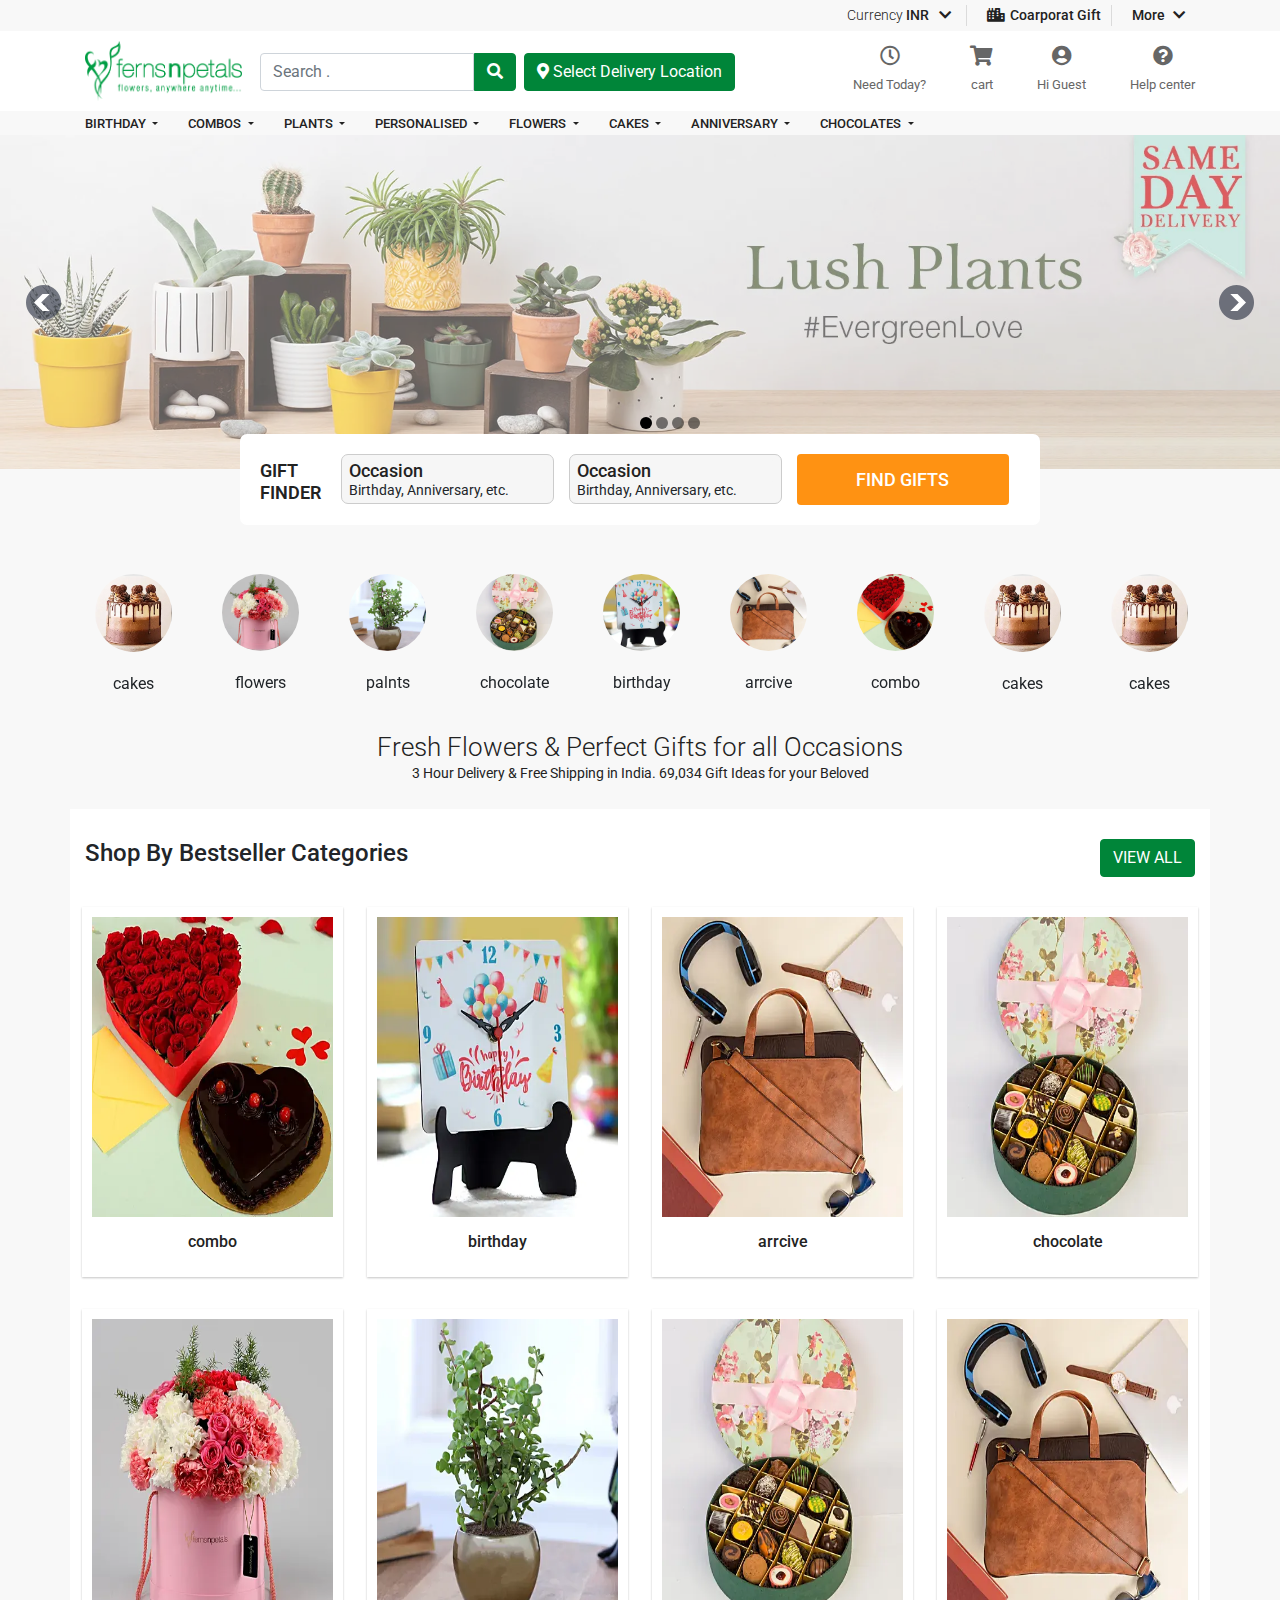
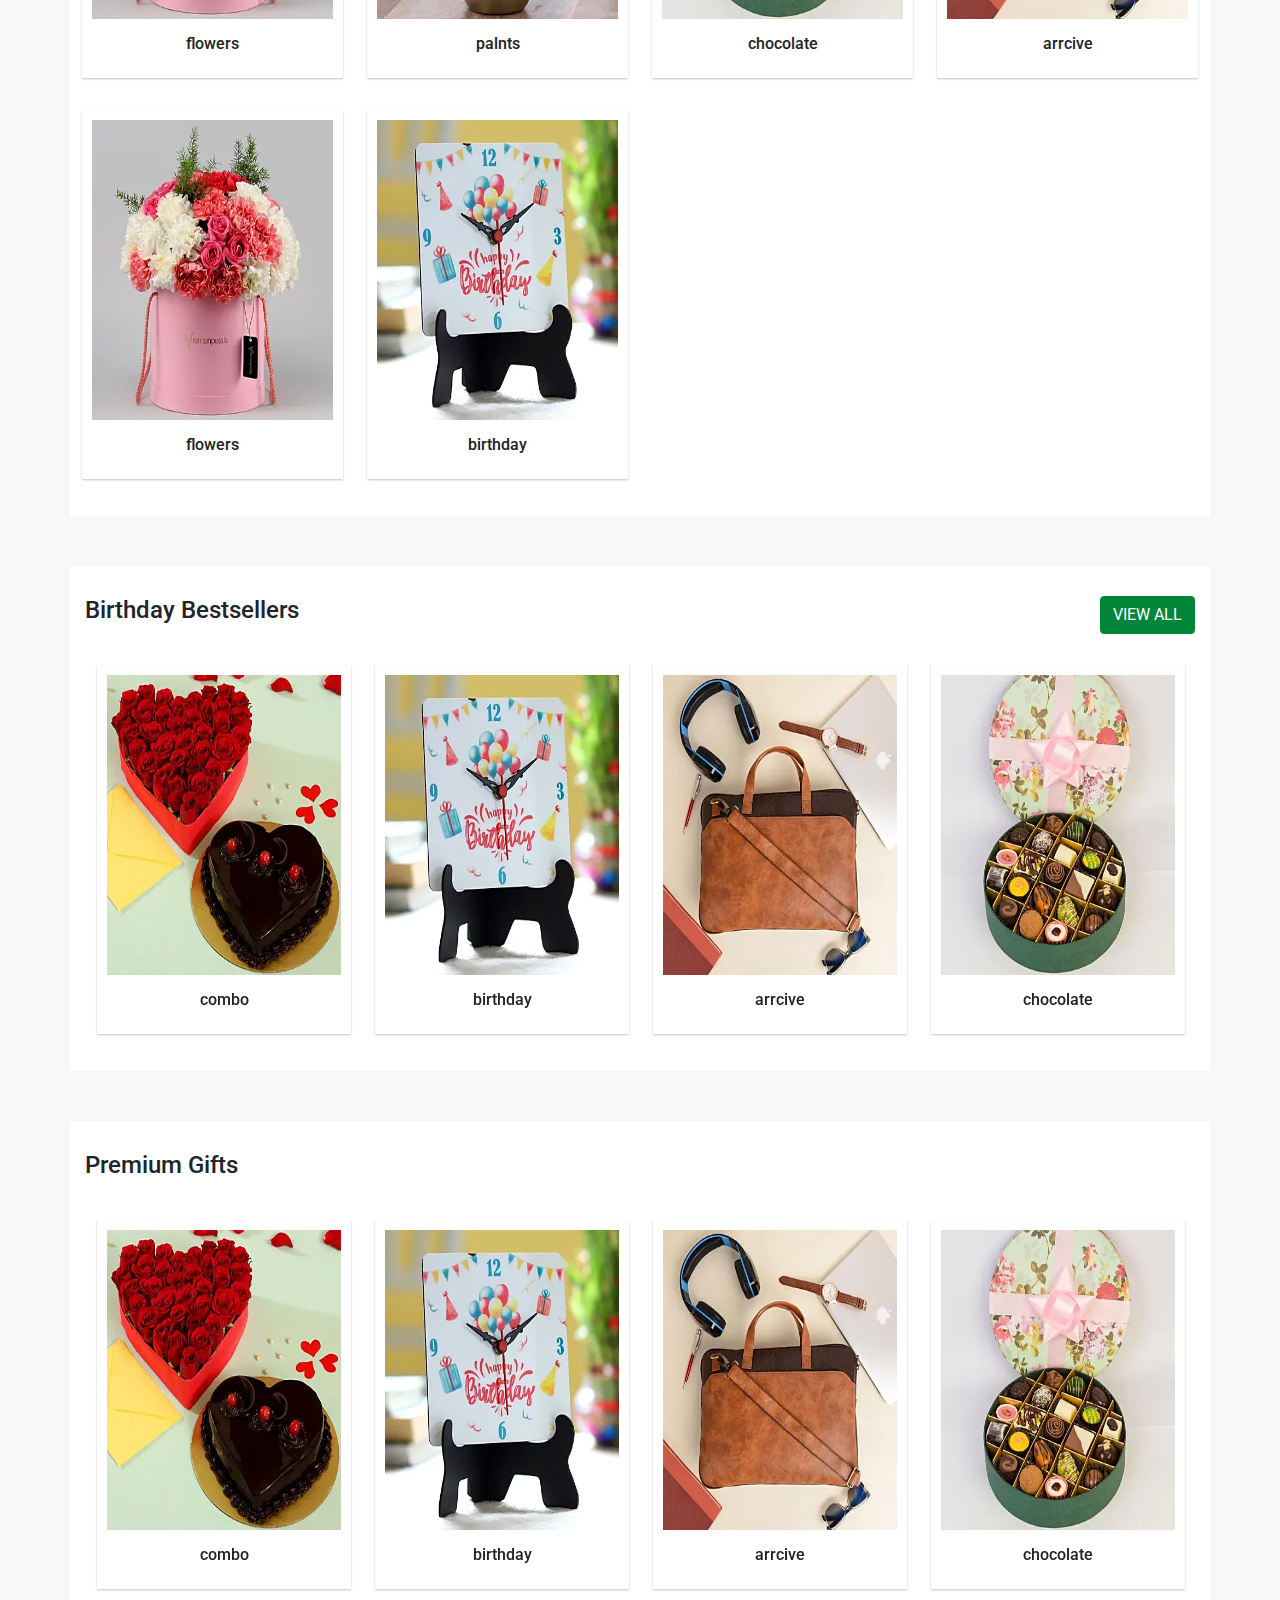
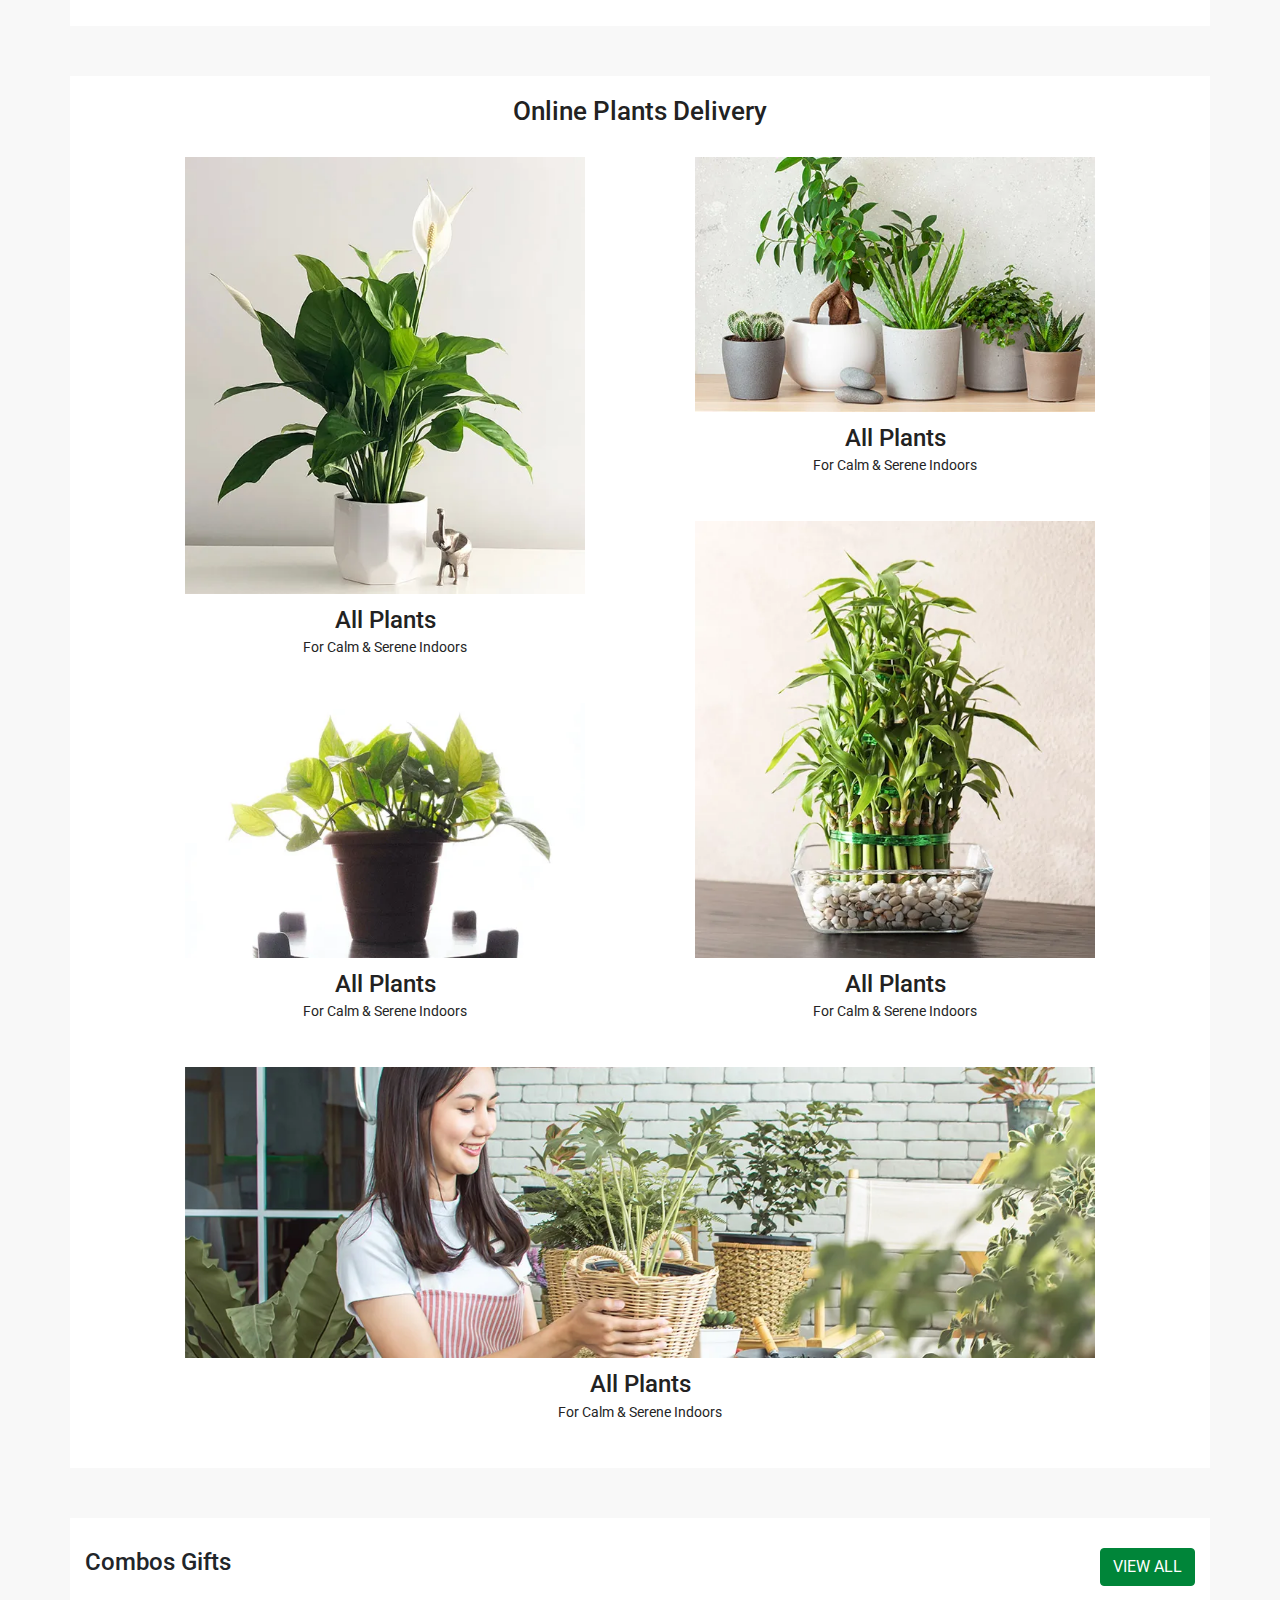
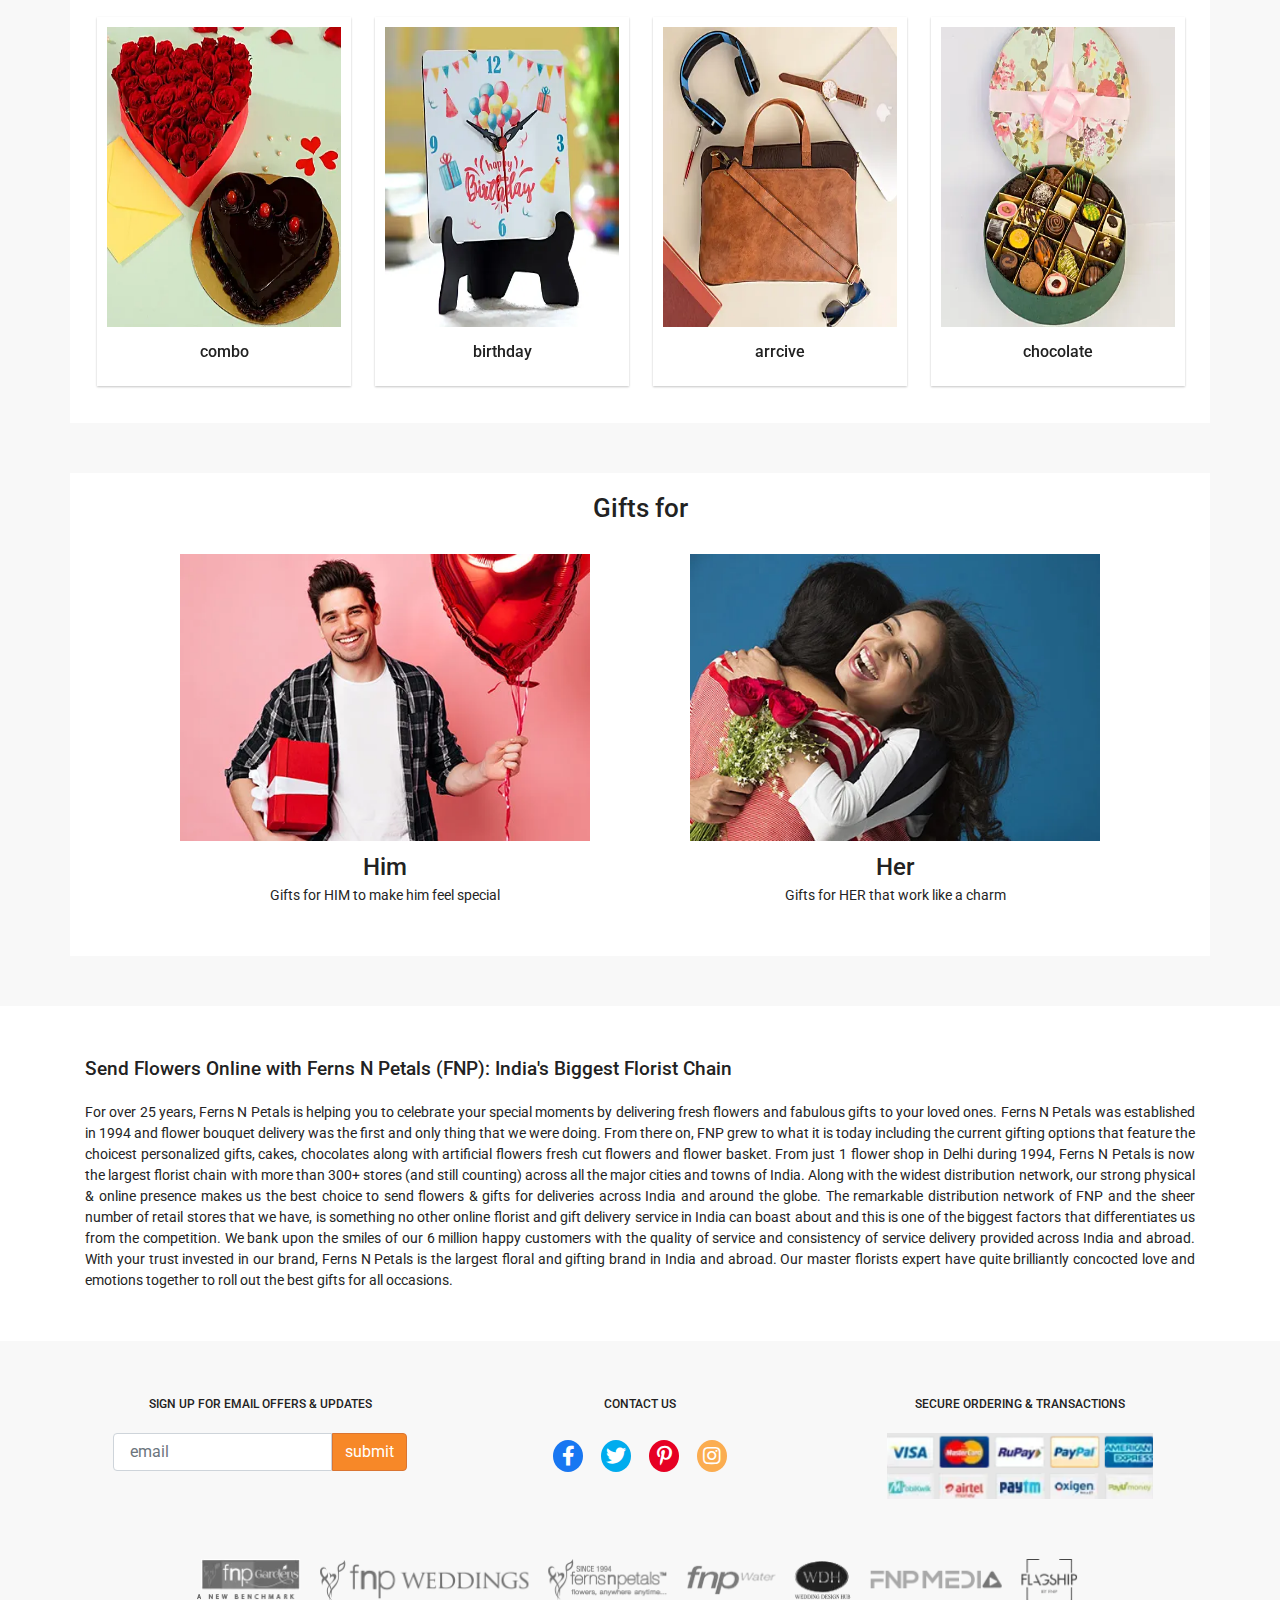
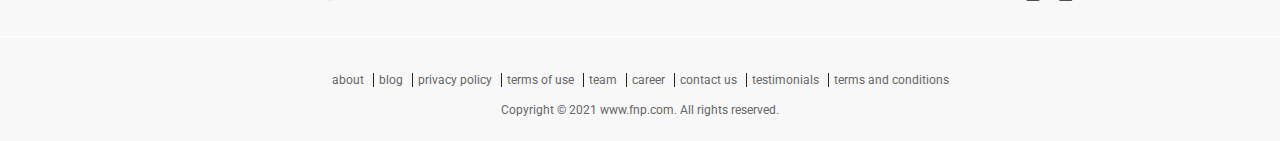
==== index.html @ 7dcc2a48 "navbar drobdown updated" ====
<!doctype html>
<html lang="en">
  <head>
    <!-- Required meta tags -->
    <meta charset="utf-8">
    <meta name="viewport" content="width=device-width, initial-scale=1, shrink-to-fit=no">

    <!-- Bootstrap CSS -->
    <link rel="preconnect" href="https://fonts.gstatic.com">
<link href="https://fonts.googleapis.com/css2?family=Roboto:wght@300;400;500;700&display=swap" rel="stylesheet">
    <link rel="stylesheet" href="css/all.min.css">
    <link rel="stylesheet" href="css/bootstrap.min.css">
    <link rel="stylesheet" href="css/skdslider.css">
    <link rel="stylesheet" href="css/slick.css">
    <link rel="stylesheet" href="css/style.css">
    <link rel="stylesheet" href="css/responsive.css">

    <title>Hello, world!</title>
  </head>
  <body>
    <div class="scroll-part">

    
   <header>
       <div class="header-top">
           <div class="container">
               <div class="row">
                   <div class="col-xl-5"></div>
                   <div class="col-xl-7">
                       <ul>
                           <li class="padding-hid"><span>Currency</span> INR<i class="fas fa-chevron-down"></i></li>
                           
                           <li><i class="fas fa-city"></i>Coarporat Gift</li>
                           <li> More <i class="fas fa-chevron-down right-arrow"></i></li>
                       </ul>
                   </div>
               </div>
           </div>
       </div>
       <div class="header-bottom">
           <div class="container">
               <div class="row">
                 <div class="col-lg-2 col-md-4">
                   <img src="images/logo.jpg" alt="">
                 </div>
                   <div class="col-lg-5 col-md-8 p-0">
                      <form action="">
                        <input type="text" class="form-control" placeholder="Search ."><button class="btn btn-m"><i class="fas fa-search"></i></button>
                      </form>
                      <button  class="location-b btn btn-m m-none">
                        <i class="fas fa-map-marker-alt"></i> Select Delivery Location

                      </button>
                   </div>
                   <div class="col-lg-5 col-md-12">
                        <ul>
                          <li><a href="">
                            <i class="far fa-clock"></i>
                            <p>Need Today?</p>
                          </a></li>
                          <li><a href="">
                            <i class="fas fa-shopping-cart"></i>
                            <p>cart</p>
                          </a></li>
                          <li><a href="">
                            <i class="fas fa-user-circle"></i>
                            <p>Hi Guest</p>
                          </a></li>
                          <li><a href="">
                            <i class="fas fa-question-circle"></i>
                            <p>Help center</p>
                          </a></li>
                        </ul>
                   </div>
               </div>
           </div>
       </div>
   </header>
   <!-- header part end -->


   <!-- navbar part start -->
   <div id="nav">
    <div class="container">
        <div class="row">
            <div class="col-xl-12 p-0">
             <nav class="navbar navbar-expand-md p-0">
                 <a class="navbar-brand none-lg" href="#">Navbar</a>
                 <button class="navbar-toggler" type="button" data-toggle="collapse" data-target="#navbarSupportedContent" aria-controls="navbarSupportedContent" aria-expanded="false" aria-label="Toggle navigation">
                  <i class="fas fa-align-justify"></i>
                 </button>
               
                 <div class="collapse navbar-collapse" id="navbarSupportedContent">
                   <ul class="navbar-nav mr-auto">
                   
                     <li class="nav-item dropdown">
                      <a class="nav-link dropdown-toggle" href="#" id="navbarDropdown" role="button" data-toggle="dropdown" aria-haspopup="true" aria-expanded="false">
                        birthday
                      </a>
                      <div class="dropdown-menu" aria-labelledby="navbarDropdown">
                        <a class="dropdown-item" href="#">BY ACCESSORIES</a>
                        <div class="dropdown-divider"></div>
                        <a class="dropdown-item" href="#">ALL Accessories</a>
                        <a class="dropdown-item" href="#">Belts</a>
                        <a class="dropdown-item" href="#">Scarves & Stoles</a>
                        <a class="dropdown-item" href="#">Jewellery</a>
                        <a class="dropdown-item" href="#">Handbags & wallets</a>
                        <a class="dropdown-item" href="#">Watches</a>
                        <a class="dropdown-item" href="#">Powar Banks</a>
                      </div>
                    </li>
                     <li class="nav-item dropdown">
                      <a class="nav-link dropdown-toggle" href="#" id="navbarDropdown" role="button" data-toggle="dropdown" aria-haspopup="true" aria-expanded="false">
                        combos
                      </a>
                      <div class="dropdown-menu" aria-labelledby="navbarDropdown">
                        <a class="dropdown-item" href="#">BY ACCESSORIES</a>
                        <div class="dropdown-divider"></div>
                        <a class="dropdown-item" href="#">ALL Accessories</a>
                        <a class="dropdown-item" href="#">Belts</a>
                        <a class="dropdown-item" href="#">Scarves & Stoles</a>
                        <a class="dropdown-item" href="#">Jewellery</a>
                        <a class="dropdown-item" href="#">Handbags & wallets</a>
                        <a class="dropdown-item" href="#">Watches</a>
                        <a class="dropdown-item" href="#">Powar Banks</a>
                      </div>
                    </li>
                     <li class="nav-item dropdown">
                      <a class="nav-link dropdown-toggle" href="#" id="navbarDropdown" role="button" data-toggle="dropdown" aria-haspopup="true" aria-expanded="false">
                        plants
                      </a>
                      <div class="dropdown-menu" aria-labelledby="navbarDropdown">
                        <a class="dropdown-item" href="#">BY ACCESSORIES</a>
                        <div class="dropdown-divider"></div>
                        <a class="dropdown-item" href="#">ALL Accessories</a>
                        <a class="dropdown-item" href="#">Belts</a>
                        <a class="dropdown-item" href="#">Scarves & Stoles</a>
                        <a class="dropdown-item" href="#">Jewellery</a>
                        <a class="dropdown-item" href="#">Handbags & wallets</a>
                        <a class="dropdown-item" href="#">Watches</a>
                        <a class="dropdown-item" href="#">Powar Banks</a>
                      </div>
                    </li>
                     <li class="nav-item dropdown">
                      <a class="nav-link dropdown-toggle" href="#" id="navbarDropdown" role="button" data-toggle="dropdown" aria-haspopup="true" aria-expanded="false">
                        personalised
                      </a>
                      <div class="dropdown-menu" aria-labelledby="navbarDropdown">
                        <a class="dropdown-item" href="#">BY ACCESSORIES</a>
                        <div class="dropdown-divider"></div>
                        <a class="dropdown-item" href="#">ALL Accessories</a>
                        <a class="dropdown-item" href="#">Belts</a>
                        <a class="dropdown-item" href="#">Scarves & Stoles</a>
                        <a class="dropdown-item" href="#">Jewellery</a>
                        <a class="dropdown-item" href="#">Handbags & wallets</a>
                        <a class="dropdown-item" href="#">Watches</a>
                        <a class="dropdown-item" href="#">Powar Banks</a>
                      </div>
                    </li>
                     <li class="nav-item dropdown">
                      <a class="nav-link dropdown-toggle" href="#" id="navbarDropdown" role="button" data-toggle="dropdown" aria-haspopup="true" aria-expanded="false">
                        flowers
                      </a>
                      <div class="dropdown-menu" aria-labelledby="navbarDropdown">
                        <a class="dropdown-item" href="#">BY ACCESSORIES</a>
                        <div class="dropdown-divider"></div>
                        <a class="dropdown-item" href="#">ALL Accessories</a>
                        <a class="dropdown-item" href="#">Belts</a>
                        <a class="dropdown-item" href="#">Scarves & Stoles</a>
                        <a class="dropdown-item" href="#">Jewellery</a>
                        <a class="dropdown-item" href="#">Handbags & wallets</a>
                        <a class="dropdown-item" href="#">Watches</a>
                        <a class="dropdown-item" href="#">Powar Banks</a>
                      </div>
                    </li>
                     <li class="nav-item dropdown">
                      <a class="nav-link dropdown-toggle" href="#" id="navbarDropdown" role="button" data-toggle="dropdown" aria-haspopup="true" aria-expanded="false">
                        cakes
                      </a>
                      <div class="dropdown-menu" aria-labelledby="navbarDropdown">
                        <a class="dropdown-item" href="#">BY ACCESSORIES</a>
                        <div class="dropdown-divider"></div>
                        <a class="dropdown-item" href="#">ALL Accessories</a>
                        <a class="dropdown-item" href="#">Belts</a>
                        <a class="dropdown-item" href="#">Scarves & Stoles</a>
                        <a class="dropdown-item" href="#">Jewellery</a>
                        <a class="dropdown-item" href="#">Handbags & wallets</a>
                        <a class="dropdown-item" href="#">Watches</a>
                        <a class="dropdown-item" href="#">Powar Banks</a>
                      </div>
                    </li>
                     <li class="nav-item dropdown">
                      <a class="nav-link dropdown-toggle" href="#" id="navbarDropdown" role="button" data-toggle="dropdown" aria-haspopup="true" aria-expanded="false">
                        anniversary
                      </a>
                      <div class="dropdown-menu" aria-labelledby="navbarDropdown">
                        <a class="dropdown-item" href="#">BY ACCESSORIES</a>
                        <div class="dropdown-divider"></div>
                        <a class="dropdown-item" href="#">ALL Accessories</a>
                        <a class="dropdown-item" href="#">Belts</a>
                        <a class="dropdown-item" href="#">Scarves & Stoles</a>
                        <a class="dropdown-item" href="#">Jewellery</a>
                        <a class="dropdown-item" href="#">Handbags & wallets</a>
                        <a class="dropdown-item" href="#">Watches</a>
                        <a class="dropdown-item" href="#">Powar Banks</a>
                      </div>
                    </li>
                     <li class="nav-item dropdown">
                      <a class="nav-link dropdown-toggle" href="#" id="navbarDropdown" role="button" data-toggle="dropdown" aria-haspopup="true" aria-expanded="false">
                        chocolates
                      </a>
                      <div class="dropdown-menu" aria-labelledby="navbarDropdown">
                        <a class="dropdown-item" href="#">BY ACCESSORIES</a>
                        <div class="dropdown-divider"></div>
                        <a class="dropdown-item" href="#">ALL Accessories</a>
                        <a class="dropdown-item" href="#">Belts</a>
                        <a class="dropdown-item" href="#">Scarves & Stoles</a>
                        <a class="dropdown-item" href="#">Jewellery</a>
                        <a class="dropdown-item" href="#">Handbags & wallets</a>
                        <a class="dropdown-item" href="#">Watches</a>
                        <a class="dropdown-item" href="#">Powar Banks</a>
                      </div>
                    </li>
                   </ul>
                   <form class="form-inline my-2 my-lg-0 none-lg">
                     <input class="form-control mr-sm-2" type="search" placeholder="Search" aria-label="Search">
                     <button class="btn btn-outline-success my-2 my-sm-0" type="submit">Search</button>
                   </form>
                 </div>
               </nav>
            </div>
        </div>
    </div>
   </div>
  </div>
   <!-- navbar part end -->


   <!-- banner part start -->
   <div id="demo1">
    <div class="slide">
      <img src="images/banner1.jpg" />
   </div>
  <div class="slide">
     <img src="images/banner2.jpg" />
 </div>
 <div class="slide">
    <img src="images/banner3.jpg" />
    <!--NO Description Here-->
 </div>
<div class="slide">
  <img src="images/banner1.jpg" />
</div>

</div>
 
   <!-- banner part end -->

   <!-- main category part start -->
<section id="slic-category">
  <div class="banner-finder m-none">
   <div class="gift-txt">
    GIFT
    <br> FINDER
   </div>
   <div class="box-item">
     <h4>Occasion</h4>
     <h5>Birthday, Anniversary, etc.</h5>
   </div>
   <div class="box-item">
     <h4>Occasion</h4>
     <h5>Birthday, Anniversary, etc.</h5>
   </div>
   <button class="btn btn-m"> find gifts</button>
  </div>
  <div class="container p-0">
    <div class="slider-main">
      <div class="slider-item">
        <figure>
          <img src="images/slic-category1.png" alt="">
          <figcaption>cakes</figcaption>
        </figure>
      </div>
      <div class="slider-item">
        <figure>
          <img src="images/categroy/flowers.jpg" alt="">
          <figcaption>flowers</figcaption>
        </figure>
      </div>
      <div class="slider-item">
        <figure>
          <img src="images/categroy/palnts.jpg" alt="">
          <figcaption>palnts</figcaption>
        </figure>
      </div>
      <div class="slider-item">
        <figure>
          <img src="images/categroy/chocolate.jpg" alt="">
          <figcaption>chocolate</figcaption>
        </figure>
      </div>
      <div class="slider-item">
        <figure>
          <img src="images/categroy/birthday.jpg" alt="">
          <figcaption>birthday</figcaption>
        </figure>
      </div>
      <div class="slider-item">
        <figure>
          <img src="images/categroy/arrcive.jpg" alt="">
          <figcaption>arrcive</figcaption>
        </figure>
      </div>
      <div class="slider-item">
        <figure>
          <img src="images/categroy/combo.jpg" alt="">
          <figcaption>combo</figcaption>
        </figure>
      </div>
      <div class="slider-item">
        <figure>
          <img src="images/slic-category1.png" alt="">
          <figcaption>cakes</figcaption>
        </figure>
      </div>
      <div class="slider-item">
        <figure>
          <img src="images/slic-category1.png" alt="">
          <figcaption>cakes</figcaption>
        </figure>
      </div>
      <div class="slider-item">
        <figure>
          <img src="images/categroy/flowers.jpg" alt="">
          <figcaption>flowers</figcaption>
        </figure>
      </div>
    </div>
    <div class="slic-bottom-text text-center">
      <h4>Fresh Flowers & Perfect Gifts for all Occasions</h4>
    <p>3 Hour Delivery & Free Shipping in India. 69,034 Gift Ideas for your Beloved</p>
    </div>
  </div>
</section>
<!-- main category part end -->

<!-- best category part start -->
<section id="best-category"> 
  <div class="container">
    <div class="row">
      <div class="col-xl-12 p-0">
        <div class="best-category-main">
          <div class="row">
            <div class="col-xl-12">
              <div class="content">
                <h3>Shop By Bestseller Categories</h3>
                <a href="#" class="btn btn-m m-btn">VIEW ALL</a>
              </div>
            </div>
            <div class="best-category-item">
              <a>
                <div class="b-img">
                  <img src="images/categroy/combo.jpg" class="img-fluid" alt="">
                </div>
               
                  <h4>combo</h4>
              </a>
            </div>
            <div class="best-category-item">
              <a>
                <div class="b-img">
                  <img src="images/categroy/birthday.jpg" class="img-fluid" alt="">
                </div>
               
                  <h4>birthday</h4>
              </a>
            </div>
            <div class="best-category-item">
              <a>
                <div class="b-img">
                  <img src="images/categroy/arrcive.jpg" class="img-fluid" alt="">
                </div>
               
                  <h4>arrcive</h4>
              </a>
            </div>
            <div class="best-category-item">
              <a>
                <div class="b-img">
                  <img src="images/categroy/chocolate.jpg" class="img-fluid" alt="">
                </div>
               
                  <h4>chocolate</h4>
              </a>
            </div>
            <div class="best-category-item">
              <a>
                <div class="b-img">
                  <img src="images/categroy/flowers.jpg" class="img-fluid" alt="">
                </div>
               
                  <h4>flowers</h4>
              </a>
            </div>
            <div class="best-category-item">
              <a>
                <div class="b-img">
                  <img src="images/categroy/palnts.jpg" class="img-fluid" alt="">
                </div>
               
                  <h4>palnts</h4>
              </a>
            </div>
            <div class="best-category-item">
              <a>
                <div class="b-img">
                  <img src="images/categroy/chocolate.jpg" class="img-fluid" alt="">
                </div>
               
                  <h4>chocolate</h4>
              </a>
            </div>
            <div class="best-category-item">
              <a>
                <div class="b-img">
                  <img src="images/categroy/arrcive.jpg" class="img-fluid" alt="">
                </div>
               
                  <h4>arrcive</h4>
              </a>
            </div>
            <div class="best-category-item">
              <a>
                <div class="b-img">
                  <img src="images/categroy/flowers.jpg" class="img-fluid" alt="">
                </div>
               
                  <h4>flowers</h4>
              </a>
            </div>
            <div class="best-category-item">
              <a>
                <div class="b-img">
                  <img src="images/categroy/birthday.jpg" class="img-fluid" alt="">
                </div>
               
                  <h4>birthday</h4>
              </a>
            </div>
          </div>
        </div>
      </div>
    </div>
  </div>
</section>


<!-- birthday gift start -->
<section id="best-category" class="pt-50"> 
  <div class="container">
    <div class="row">
      <div class="col-xl-12 bg-white">
        <div class="content">
          <h3>Birthday Bestsellers</h3>
          <a href="#" class="btn btn-m">VIEW ALL</a>
        </div>
      </div>
      <div class="col-xl-12 p-0">
        <div class="best-category-main">
          <div class="best-category-slid">
           
            <!-- <div class="best-category-slid"> -->

           
            <div class="best-category-item">
              <a>
                <div class="b-img">
                  <img src="images/categroy/combo.jpg" class="img-fluid" alt="">
                </div>
               
                  <h4>combo</h4>
              </a>
            </div>
            <div class="best-category-item">
              <a>
                <div class="b-img">
                  <img src="images/categroy/birthday.jpg" class="img-fluid" alt="">
                </div>
               
                  <h4>birthday</h4>
              </a>
            </div>
            <div class="best-category-item">
              <a>
                <div class="b-img">
                  <img src="images/categroy/arrcive.jpg" class="img-fluid" alt="">
                </div>
               
                  <h4>arrcive</h4>
              </a>
            </div>
            <div class="best-category-item">
              <a>
                <div class="b-img">
                  <img src="images/categroy/chocolate.jpg" class="img-fluid" alt="">
                </div>
               
                  <h4>chocolate</h4>
              </a>
            </div>
            <div class="best-category-item">
              <a>
                <div class="b-img">
                  <img src="images/categroy/flowers.jpg" class="img-fluid" alt="">
                </div>
               
                  <h4>flowers</h4>
              </a>
            </div>
          <!-- </div> -->
          </div>
        </div>
      </div>
    </div>
  </div>
</section>
<!-- birthday gift end -->

<!-- Premium Gifts start -->
<section id="best-category" class="pt-50"> 
  <div class="container">
    <div class="row">
      <div class="col-xl-12 bg-white">
        <div class="content">
          <h3>Premium Gifts</h3>
        </div>
      </div>
      <div class="col-xl-12 p-0">
        
        <div class="best-category-main">
          <div class="best-category-slid">
            
            <div class="best-category-item">
              <a>
                <div class="b-img">
                  <img src="images/categroy/combo.jpg" class="img-fluid" alt="">
                </div>
               
                  <h4>combo</h4>
              </a>
            </div>
            <div class="best-category-item">
              <a>
                <div class="b-img">
                  <img src="images/categroy/birthday.jpg" class="img-fluid" alt="">
                </div>
               
                  <h4>birthday</h4>
              </a>
            </div>
            <div class="best-category-item">
              <a>
                <div class="b-img">
                  <img src="images/categroy/arrcive.jpg" class="img-fluid" alt="">
                </div>
               
                  <h4>arrcive</h4>
              </a>
            </div>
            <div class="best-category-item">
              <a>
                <div class="b-img">
                  <img src="images/categroy/chocolate.jpg" class="img-fluid" alt="">
                </div>
               
                  <h4>chocolate</h4>
              </a>
            </div>
            <div class="best-category-item">
              <a>
                <div class="b-img">
                  <img src="images/categroy/flowers.jpg" class="img-fluid" alt="">
                </div>
               
                  <h4>flowers</h4>
              </a>
            </div>
          </div>
        </div>
      </div>
    </div>
  </div>
</section>
<!-- Premium Gifts end -->


<section id="online-plant" class="pt-50">
  <div class="container">
    <div class="row">
      <div class="col-lg-12 p-0">
        <div class="main-online-plant">
          <div class="row">
            <div class="col-lg-12">
              <h2>Online Plants Delivery</h2>
            </div>
            <div class="col-lg-6 col-md-6">
              <div class="img-item">
                <div class="img">
                  <img src="images/plant/plant1.jpg" class="img-fluid" alt="">
                </div>
                <h3>All Plants</h3>
                <p>For Calm & Serene Indoors</p>
              </div>
              <div class="img-item">
                <div class="img">
                  <img src="images/plant/plant4.jpg" class="img-fluid" alt="">
                </div>
                <h3>All Plants</h3>
                <p>For Calm & Serene Indoors</p>
              </div>
            </div>
            <div class="col-lg-6 col-md-6">
              <div class="img-item">
                <div class="img">
                  <img src="images/plant/plant2.jpg" class="img-fluid" alt="">
                </div>
                <h3>All Plants</h3>
                <p>For Calm & Serene Indoors</p>
              </div>
              <div class="img-item">
                <div class="img">
                  <img src="images/plant/plant3.jpg" class="img-fluid" alt="">
                </div>
                <h3>All Plants</h3>
                <p>For Calm & Serene Indoors</p>
              </div>
            </div>
            <div class="col-lg-12">
              <div class="img-item">
                <div class="img">
                  <img src="images/plant/plant5.jpg" class="img-fluid" alt="">
                </div>
                <h3>All Plants</h3>
                <p>For Calm & Serene Indoors</p>
              </div>
            </div>
          </div>
        </div>
      </div>
    </div>
  </div>
</section>


<!-- combo gift start -->
<section id="best-category" class="pt-50"> 
  <div class="container">
    <div class="row">
      <div class="col-xl-12 bg-white">
        <div class="content">
          <h3>Combos Gifts</h3>
          <a href="#" class="btn btn-m">VIEW ALL</a>
        </div>
      </div>
      <div class="col-xl-12 p-0">
        <div class="best-category-main">
          <div class="best-category-slid">
            
            <div class="best-category-item">
              <a>
                <div class="b-img">
                  <img src="images/categroy/combo.jpg" class="img-fluid" alt="">
                </div>
               
                  <h4>combo</h4>
              </a>
            </div>
            <div class="best-category-item">
              <a>
                <div class="b-img">
                  <img src="images/categroy/birthday.jpg" class="img-fluid" alt="">
                </div>
               
                  <h4>birthday</h4>
              </a>
            </div>
            <div class="best-category-item">
              <a>
                <div class="b-img">
                  <img src="images/categroy/arrcive.jpg" class="img-fluid" alt="">
                </div>
               
                  <h4>arrcive</h4>
              </a>
            </div>
            <div class="best-category-item">
              <a>
                <div class="b-img">
                  <img src="images/categroy/chocolate.jpg" class="img-fluid" alt="">
                </div>
               
                  <h4>chocolate</h4>
              </a>
            </div>
            <div class="best-category-item">
              <a>
                <div class="b-img">
                  <img src="images/categroy/flowers.jpg" class="img-fluid" alt="">
                </div>
               
                  <h4>flowers</h4>
              </a>
            </div>
          </div>
        </div>
      </div>
    </div>
  </div>
</section>
<!-- combo gift end -->


<section id="gift-her" class="pt-50">
  <div class="container">
    <div class="row">
      <div class="col-lg-12 p-0">
        <div class="main-online-plant">
          <div class="row">
            <div class="col-lg-12 col-md-12">
              <h2>Gifts for</h2>
            </div>
            <div class="col-lg-6 col-md-6">
              <div class="img-item">
                <div class="img">
                  <img src="images/gitp/him.jpg" class="img-fluid" alt="">
                </div>
                <h3>Him</h3>
                <p>Gifts for HIM to make him feel special</p>
              </div>
            </div>
            <div class="col-lg-6 col-md-6">
              <div class="img-item">
                <div class="img">
                  <img src="images/gitp/her.jpg" class="img-fluid" alt="">
                </div>
                <h3>Her</h3>
                <p>Gifts for HER that work like a charm</p>
              </div>
            </div>
          </div>
        </div>
      </div>
    </div>
  </div>
</section>




<section id="footer-top">
  <div class="container">
    <div class="row">
      <div class="col-lg-12">
        <h2>Send Flowers Online with Ferns N Petals (FNP): India's Biggest Florist Chain</h2>
        <p>For over 25 years, Ferns N Petals is helping you to celebrate your special moments by delivering fresh flowers and fabulous gifts to your loved ones. Ferns N Petals was established in 1994 and flower bouquet delivery was the first and only thing that we were doing. From there on, FNP grew to what it is today including the current gifting options that feature the choicest personalized gifts, cakes, chocolates along with artificial flowers fresh cut flowers and flower basket. From just 1 flower shop in Delhi during 1994, Ferns N Petals is now the largest florist chain with more than 300+ stores (and still counting) across all the major cities and towns of India. Along with the widest distribution network, our strong physical & online presence makes us the best choice to send flowers & gifts for deliveries across India and around the globe. The remarkable distribution network of FNP and the sheer number of retail stores that we have, is something no other online florist and gift delivery service in India can boast about and this is one of the biggest factors that differentiates us from the competition. We bank upon the smiles of our 6 million happy customers with the quality of service and consistency of service delivery provided across India and abroad. With your trust invested in our brand, Ferns N Petals is the largest floral and gifting brand in India and abroad. Our master florists expert have quite brilliantly concocted love and emotions together to roll out the best gifts for all occasions.</p>
      </div>
    </div>
  </div>
</section>


<div class="footer-contact">
  <div class="container">
    <div class="row">
      <div class="col-lg-4 p-0 col-md-4">
        <div class="mail">
          <h4>SIGN UP FOR EMAIL OFFERS & UPDATES</h4>
          <form action="">
            <input type="email" class="form-control" placeholder=" email "><button class="btn btn-danger">submit</button>
          </form>
        </div>
      </div>
      <div class="col-lg-4 p-0 col-md-4">
        <div class="socials">
          <h4>Contact Us</h4>
          <ul>
            <li><a href="#"><i class="fab fa-facebook-f"></i></a></li>
            <li><a href="#"><i class="fab fa-twitter"></i></a></li>
            <li><a href="#"><i class="fab fa-pinterest-p"></i></a></li>
            <li><a href="#"><i class="fab fa-instagram"></i></a></li>
          </ul>
        </div>
      </div>
      <div class="col-lg-4 p-0 col-md-4">
        <div class="payment-method">
          <h4>SECURE ORDERING & TRANSACTIONS</h4>
          <img src="images/payment.jpg.png" class="img-fluid" alt="">
        </div>
      </div>
      <div class="col-lg-12 col-md-12">
        <div class="partner-img">
          <img src="images/footer-partner.jpg" class="img-fluid" alt="">
        </div>
      </div>
    </div>
  </div>
</div>

<footer>
  <div class="container">
    <div class="row">
      <div class="col-lg-12">
        <ul>
          <li><a href="" class="firstnone">about</a></li>
          <li><a href="">blog</a></li>
          <li><a href="">privacy policy</a></li>
          <li><a href="">terms of use</a></li>
          <li><a href="">team</a></li>
          <li><a href="">career</a></li>
          <li><a href="">contact us</a></li>
          <li><a href="">testimonials</a></li>
          <li><a href="">terms and conditions</a></li>
        </ul>
        <p>Copyright © 2021 www.fnp.com. All rights reserved.</p>
      </div>
    </div>
  </div>
</footer>



    <!-- Optional JavaScript -->
    <!-- jQuery first, then Popper.js, then Bootstrap JS -->
    <script src="js/jquery-1.12.4.min.js"></script>
    <script src="js/popper.min.js"></script>
    <script src="js/bootstrap.min.js"></script>
    <script src="js/skdslider.min.js"></script>
    <script src="js/slick.min.js"></script>
    <script src="js/scripts.js"></script>
   </body>
</html>
---- css/skdslider.css ----
#slider{
  margin:0;
  padding:0; 
}

.skdslider {
  width:100%;
  position: relative;
  display: block;
  overflow:hidden;
}
.skdslider .slide {
   display: none;
}
.skdslider .slide img {
   width: 100%;
   height:100%;
   border:0;
}

.skdslider ul.slide-navs {
    bottom: 40px;
    left: 50%;
    position: absolute;
	  list-style-type: none;
    margin: 0;
    padding: 0;
}

.skdslider ul.slide-navs li {
  float: left;
	background:rgba(0, 0, 0, 0.5);
	height:12px;
	width:12px;
	margin-right:4px;
	cursor:pointer;
	border-radius: 50%;
}
.skdslider ul.slide-navs li.active {
  background: rgb(0, 0, 0);
}

.skdslider .slide-desc {
    background: url("image/slide_desc.png") repeat scroll 0 0 transparent;
    left: 0;
    padding: 0 15px 0 15px;
    position: absolute;
    bottom: 15%;
    max-width: 85%;
	  display:inline-block;
}
.skdslider .slide-desc > h2 {
    color: #CFDB0C;
    font-family: 'Oswald';
    font-size: 25px;
    margin-bottom: 10px;
    margin-top: 10px;
    text-transform: uppercase;
}

.skdslider .slide-desc > p {
    color: #FFFFFF;
    font-family: 'Oswald';
    font-size: 16px;
    line-height: 20px;
    margin-top: 5px;
}
.skdslider .slide-desc > p a.more {
  color:rgba(0, 0, 0, 0.8);
	font-size:20px;
	text-decoration:none;
}
.skdslider .slide-desc > p a.more:hover {
  text-decoration:underline;
}

.skdslider a.prev{
  background: url("image/left.png") no-repeat scroll 0 0 transparent;
	width:35px;
	height:35px;
	display:block;
	cursor:pointer;
	position:absolute;
	top:50%;
	left:2%;
	margin-top:-17px;
}

.skdslider a.next{
  background: url("image/right.png") no-repeat scroll 0 0 transparent;
	width:35px;
	height:35px;
	display:block;
	cursor:pointer;
	position:absolute;
	top:50%;
	right:2%;
	margin-top:-17px;
}
.skdslider a.prev:hover {
  
}
.skdslider a.next:hover {
  
}

.skdslider a.play {
    background: url("image/play.png") no-repeat scroll center center transparent;
	width:35px;
	height:35px;
	display:none;
	cursor:pointer;
	position:absolute;
	top:50%;
	left:48%;
	margin-top:-17px;
}

.skdslider a.pause{
  background: url("image/pause.png") no-repeat scroll center center transparent;
	width:35px;
	height:35px;
	display:none;
	cursor:pointer;
	position:absolute;
	top:50%;
	left:48%;
	margin-top:-17px;
}
/*Some Responsive CSS */
@media screen and (max-width:767px) {
	.skdslider .slide-desc > h2 {
		font-size: 20px;
		margin-bottom: 5px;
		margin-top: 5px;
	}
	
	.skdslider .slide-desc > p {
		font-size: 14px;
		line-height: 15px;
		margin-top: 5px;
	}
	.skdslider .slide-desc > p a.more {
		font-size:14px;
	}
}
---- css/style.css ----
* {
  margin: 0;
  padding: 0;
  box-sizing: border-box; }

ul, ol {
  list-style: none; }

a {
  text-decoration: none; }

img {
  vertical-align: hidden; }

h1, h2, h3, h4, h5, h6, p, ul, li, ol, a {
  margin-top: 0;
  margin-bottom: 0; }

body {
  font-family: 'Roboto', sans-serif;
  font-weight: 400;
  background: #f8f8f8; }

.clr {
  clear: both; }

.none-lg {
  display: none; }

.btn-m {
  background: #008539;
  color: white;
  float: right;
  border: 1px solid #008539;
  transition: all linear 0.2s 0s;
  -webkit-transition: all linear 0.2s 0s;
  -ms-transition: all linear 0.2s 0s;
  -o-transition: all linear 0.2s 0s; }
  .btn-m:hover {
    color: #008539;
    background: white;
    border: 1px solid #008539; }

.pt-50 {
  padding-top: 50px; }

/* common css end */
header .header-top {
  background: #f8f8f8; }

header .header-top ul {
  float: right; }

header .header-top ul li {
  float: left;
  font-size: 14px;
  color: #222;
  margin: 5px;
  font-weight: 500;
  border-left: 1.5px solid #9494944a;
  padding-left: 20px; }

header .header-top ul .padding-hid {
  border-left: 0; }

header .header-top ul li span {
  font-weight: 300; }

header .header-top ul li i {
  margin-right: 5px; }

header .header-top ul li .right-arrow {
  margin-left: 5px; }

header .header-top ul .padding-hid i {
  padding-left: 10px;
  display: inline-block; }

.header-bottom {
  padding: 10px 0;
  background: white; }
  .header-bottom img {
    height: 60px; }
  .header-bottom form {
    padding-top: 12px; }
    .header-bottom form input {
      display: inline-block;
      width: 45%;
      float: left;
      border-top-right-radius: 0;
      border-bottom-right-radius: 0; }
    .header-bottom form .btn {
      display: inline-block;
      float: left;
      border-top-left-radius: 0;
      border-bottom-left-radius: 0;
      vertical-align: revert; }
    .header-bottom form .location-b {
      display: inline-block;
      float: left; }
  .header-bottom ul {
    text-align: right; }
    .header-bottom ul li {
      display: inline-block;
      text-align: center;
      padding-left: 40px;
      padding-top: 5px; }
      .header-bottom ul li a {
        color: #666; }
        .header-bottom ul li a i {
          font-size: 20px;
          line-height: 1; }
        .header-bottom ul li a p {
          font-size: 13px;
          cursor: pointer;
          padding-top: 5px; }
        .header-bottom ul li a:hover {
          color: #008539;
          text-decoration: none; }

#nav {
  background: #f8f8f8; }
  #nav .navbar .navbar-nav .nav-item .nav-link {
    color: #222;
    text-decoration: none;
    text-transform: uppercase;
    font-weight: 500;
    font-size: 13px;
    position: relative;
    display: inline-block;
    outline: 0;
    padding: 0 15px;
    transition: all linear 0.2s 0s;
    -webkit-transition: all linear 0.2s 0s;
    -ms-transition: all linear 0.2s 0s;
    -o-transition: all linear 0.2s 0s; }
    #nav .navbar .navbar-nav .nav-item .nav-link:hover {
      color: #008539; }
    #nav .navbar .navbar-nav .nav-item .nav-link:focus {
      color: #008539; }
  #nav .navbar .navbar-nav .nav-item .active {
    color: #008539; }

.dropdown-item.active, .dropdown-item:active {
  color: #fff;
  text-decoration: none;
  background-color: #008539; }

.dropdown-item.active, .dropdown-item:focus {
  color: #fff;
  text-decoration: none;
  background-color: #008539; }

.dropdown-item.active, .dropdown-item:hover {
  color: #fff;
  text-decoration: none;
  background-color: #008539; }

#slic-category {
  position: relative; }
  #slic-category .banner-finder {
    position: absolute;
    top: -35px;
    left: 50%;
    width: 800px;
    background: white;
    transform: translateX(-50%);
    padding: 20px 20px;
    border-radius: 7px; }
    #slic-category .banner-finder .gift-txt {
      display: inline-block;
      color: #222;
      font-size: 18px;
      font-weight: 600;
      white-space: pre-line;
      line-height: 11px;
      text-align: left;
      float: left;
      text-transform: uppercase;
      padding-right: 20px; }
    #slic-category .banner-finder .box-item {
      background: #f6f6f6;
      padding: 5px 7px;
      border-radius: 7px;
      border: 1px solid #ccc;
      float: left;
      width: 28%;
      margin-right: 15px; }
      #slic-category .banner-finder .box-item h4 {
        display: block;
        width: 100%;
        text-align: left;
        font-size: 18px;
        border-radius: 4px;
        white-space: nowrap;
        text-overflow: ellipsis;
        overflow: hidden;
        position: relative;
        z-index: 1;
        background: #f6f6f6;
        color: #222;
        font-weight: 500;
        cursor: pointer;
        transition: all ease-in-out 0.25s; }
      #slic-category .banner-finder .box-item h5 {
        border: 0;
        font-size: 14px;
        font-weight: 400;
        height: auto;
        background: none; }
    #slic-category .banner-finder .btn-m {
      width: 28%;
      height: 100%;
      padding: 12px;
      float: left;
      display: inline-block;
      background: #ff9212;
      color: #fff;
      text-transform: uppercase;
      font-weight: 500 !important;
      font-size: 18px !important;
      border-radius: 4px;
      border: 0;
      transition: all ease-in-out 0.25s; }

#slic-category .slider-main {
  padding-top: 85px; }
  #slic-category .slider-main .slider-item {
    padding: 20px 25px;
    text-align: center; }
    #slic-category .slider-main .slider-item img {
      width: 100%;
      display: inline-block;
      border-radius: 50%; }
    #slic-category .slider-main .slider-item figcaption {
      padding-top: 20px; }
#slic-category .slic-bottom-text {
  padding-bottom: 25px; }
  #slic-category .slic-bottom-text h4 {
    color: #222;
    font-size: 26px;
    text-align: center;
    font-weight: 300; }
  #slic-category .slic-bottom-text p {
    color: #222;
    font-size: 14px;
    font-weight: 400;
    text-align: center; }

#best-category .content {
  background: white;
  padding-top: 30px; }
  #best-category .content h3 {
    text-align: left;
    font-weight: 500;
    font-size: 24px;
    justify-content: space-between;
    padding-bottom: 15px;
    float: left; }
#best-category .best-category-main {
  background: white;
  padding: 0px 15px 30px 15px; }
  #best-category .best-category-main .best-category-item {
    width: 25%;
    padding: 0 12px;
    padding-top: 25px; }
    #best-category .best-category-main .best-category-item a {
      padding: 10px;
      box-shadow: 0 1px 2px rgba(0, 0, 0, 0.233);
      display: inline-block;
      overflow: hidden; }
      #best-category .best-category-main .best-category-item a .b-img {
        overflow: hidden; }
      #best-category .best-category-main .best-category-item a img {
        height: 300px;
        transition: all linear 0.3s 0s;
        -webkit-transition: all linear 0.3s 0s;
        -ms-transition: all linear 0.3s 0s;
        -o-transition: all linear 0.3s 0s; }
      #best-category .best-category-main .best-category-item a h4 {
        color: #222;
        white-space: nowrap;
        overflow: hidden;
        text-overflow: ellipsis;
        text-align: center;
        font-weight: 500;
        font-size: 16px;
        padding-top: 15px;
        padding-bottom: 15px; }
    #best-category .best-category-main .best-category-item:hover img {
      transform: scale(1.2); }

#online-plant .main-online-plant {
  padding: 0px 75px;
  background: white; }
  #online-plant .main-online-plant h2 {
    text-align: center;
    font-size: 26px;
    font-weight: 500;
    width: 100%;
    color: #222;
    justify-content: center;
    padding-top: 20px;
    padding-bottom: 30px; }
  #online-plant .main-online-plant .img-item {
    padding: 0 40px;
    text-align: center; }
    #online-plant .main-online-plant .img-item h3 {
      font-weight: 500;
      font-size: 24px;
      color: #222;
      line-height: 1.4;
      padding-top: 10px; }
    #online-plant .main-online-plant .img-item p {
      text-align: center;
      font-size: 14px;
      line-height: 1.5;
      color: #242424;
      padding-bottom: 45px; }

#gift-her .main-online-plant {
  padding: 0px 75px;
  background: white;
  padding-bottom: 50px; }
  #gift-her .main-online-plant h2 {
    text-align: center;
    font-size: 26px;
    font-weight: 500;
    width: 100%;
    color: #222;
    justify-content: center;
    padding-top: 20px;
    padding-bottom: 30px; }
  #gift-her .main-online-plant .img-item {
    padding: 0 35px;
    text-align: center; }
    #gift-her .main-online-plant .img-item h3 {
      font-weight: 500;
      font-size: 24px;
      color: #222;
      line-height: 1.4;
      padding-top: 10px; }
    #gift-her .main-online-plant .img-item p {
      text-align: center;
      font-size: 14px;
      line-height: 1.5;
      color: #242424; }

#footer-top {
  background: white;
  margin-top: 50px;
  padding: 50px 0; }
  #footer-top h2 {
    color: #222;
    font-weight: 500 !important;
    font-size: 18.8px;
    line-height: 1.4;
    padding-bottom: 20px; }
  #footer-top p {
    font-size: 14px;
    line-height: 1.5;
    color: #242424;
    text-align: justify;
    font-weight: normal; }

.footer-contact {
  text-align: center;
  padding: 50px 0 35px 0px; }
  .footer-contact h4 {
    text-transform: uppercase;
    font-weight: 500;
    font-size: 12px;
    display: inline-block;
    padding-bottom: 20px;
    color: #222;
    line-height: 1.4; }
  .footer-contact .mail {
    text-align: center; }
    .footer-contact .mail form {
      display: flex;
      text-align: center;
      display: inline-block; }
      .footer-contact .mail form input {
        width: 72%;
        display: inline-block;
        border-top-right-radius: 0;
        border-bottom-right-radius: 0; }
      .footer-contact .mail form .btn {
        border-top-left-radius: 0;
        border-bottom-left-radius: 0;
        vertical-align: revert;
        background: #f78828;
        border: 1px solid #da7532; }
  .footer-contact .socials ul {
    text-align: center; }
    .footer-contact .socials ul li {
      display: inline-block;
      padding: 7px; }
      .footer-contact .socials ul li a i {
        font-size: 20px;
        color: white;
        border-radius: 50%;
        line-height: 30px;
        width: 30px;
        text-align: center;
        background: #1877f2;
        border: 1px solid #e6002302;
        transition: all linear 0.2s 0s;
        -webkit-transition: all linear 0.2s 0s;
        -ms-transition: all linear 0.2s 0s;
        -o-transition: all linear 0.2s 0s; }
        .footer-contact .socials ul li a i:hover {
          background: white;
          color: #1877f2;
          border: 1px solid #1877f2; }
      .footer-contact .socials ul li a .fa-twitter {
        background: #00acee; }
        .footer-contact .socials ul li a .fa-twitter:hover {
          background: white;
          color: #00acee;
          border: 1px solid #00acee; }
      .footer-contact .socials ul li a .fa-pinterest-p {
        background: #E60023; }
        .footer-contact .socials ul li a .fa-pinterest-p:hover {
          background: white;
          color: #E60023;
          border: 1px solid #E60023; }
      .footer-contact .socials ul li a .fa-instagram {
        background: #fbad50; }
        .footer-contact .socials ul li a .fa-instagram:hover {
          background: white;
          color: #fbad50;
          border: 1px solid #fbad50; }
  .footer-contact .payment-method {
    text-align: center; }
    .footer-contact .payment-method img {
      width: 70%; }
  .footer-contact .partner-img {
    padding-top: 60px; }
    .footer-contact .partner-img img {
      width: 80%; }

footer {
  padding-bottom: 20px;
  padding-top: 30px;
  border-top: 1px solid white;
  text-align: center; }
  footer ul {
    text-align: center; }
    footer ul li {
      display: inline-block; }
      footer ul li a {
        color: #666;
        font-size: 12px;
        font-family: inherit;
        line-height: 1.6;
        list-style-position: outside;
        border-left: 1px solid #222;
        padding: 0 5px; }
      footer ul li .firstnone {
        border-left: 1px solid rgba(34, 34, 34, 0); }
  footer p {
    color: #666;
    font-size: 12px;
    font-family: inherit;
    line-height: 1.6;
    list-style-position: outside;
    padding-top: 10px; }

/* 

font-family: 'Roboto', sans-serif;

 */

/*# sourceMappingURL=style.css.map */
---- css/responsive.css ----
@media (min-width:768px) and (max-width:991px){
    #nav .navbar .navbar-nav .nav-item .nav-link{
    font-size: 12px;
    padding: 0 10px;
    }
    #slic-category .banner-finder {
        width: 630px;
        padding: 15px 15px;
        border-radius: 7px;
    }
    #slic-category .banner-finder .btn-m {
        width: 28%;
        padding: 18px;
        font-size: 17px !important;
    }
    #slic-category .banner-finder .box-item {
        width: 28%;
        margin-right: 13px;
    }
    #slic-category .banner-finder .box-item h4 {
        font-size: 16px;
    }
    #slic-category .banner-finder .box-item h5 {
        font-size: 11px;
    }
    #slic-category .banner-finder .gift-txt {
        font-size: 14px;
        line-height: 9px;
    }
    #slic-category .banner-finder .btn-m {
        padding: 11px;
    }
    #best-category .best-category-main .best-category-item a img {
        height: 210px;
        width: 100%;
    }
    #best-category .best-category-main .best-category-item {
        width: 33.33333333333333%;
    }
    #online-plant .main-online-plant {
        padding: 0px 50px;
    }
    #online-plant .main-online-plant .img-item {
        padding: 0 20px;
    }
    #gift-her .main-online-plant {
        padding: 0px 39px;
        padding-bottom: 40px;
    }
    #gift-her .main-online-plant .img-item {
        padding: 0 20px;
    }
    .footer-contact .mail form input {
        width: 60%;
    }
    .footer-contact .socials ul li a i {
        font-size: 16px;
        line-height: 25px;
        width: 25px;
    }
    .footer-contact .socials ul li {
        padding: 5px;
    }





}

@media (min-width:320px) and (max-width:767px){
    .header-top{
        display: none;
    }
    .m-none{
        display: none;
    }
    .m-btn {
        background: #008539;
        color: white;
        font-size: 12px;
        padding: 6px;
        float: right;
    }
    .m-block{
        display: block;
    }
    .header-bottom form input {
        display: inline-block;
        width: 85%;
        /* float: left; */
        text-align: center;
        border-top-right-radius: 0;
        border-bottom-right-radius: 0;
    }
    .header-bottom ul {
        text-align: center;
    }
    .header-bottom ul li {
        display: inline-block;
        text-align: center;
        padding: 0 8px;
        padding-top: 16px;
    }
    #slic-category .slic-bottom-text h4 {
        color: #222;
        font-size: 19px;
    }
    #slic-category .slic-bottom-text p {
        color: #222;
        font-size: 12px;
    }
    #best-category .best-category-main .content h3 {
        text-align: left;
        font-weight: 500;
        font-size: 16px;
        justify-content: space-between;
        padding-bottom: 0px;
        float: left;
    }
    #best-category .best-category-main .best-category-item {
        width: 100%;
    }
    #online-plant .main-online-plant .img-item {
        padding: 0 0px;
        text-align: center;
    }
    .footer-contact h4 {
        text-transform: uppercase;
        font-weight: 500;
        font-size: 12px;
        display: inline-block;
        padding-bottom: 6px;
        color: #222;
        line-height: 1.4;
        padding-top: 25px;
    }
    .footer-contact .partner-img {
        padding-top: 30px;
    }
    .footer-contact {
        text-align: center;
        padding: 5px 0 27px 0px;
    }
    #gift-her .main-online-plant .img-item {
        padding: 0 0px;
        padding-bottom: 30px;
        text-align: center;
    }
    #best-category .best-category-main .best-category-item {
        width: 50%;
    }
    
    nav .fa-align-justify {
        color: #008539;
        font-size: 20px;
        border: 1px solid #008539;
        padding: 7px;
    }
    #nav .navbar .navbar-nav .nav-item{
        text-align: center;
    }
    #nav .navbar .navbar-nav {
        padding-bottom: 35px;
    }

}
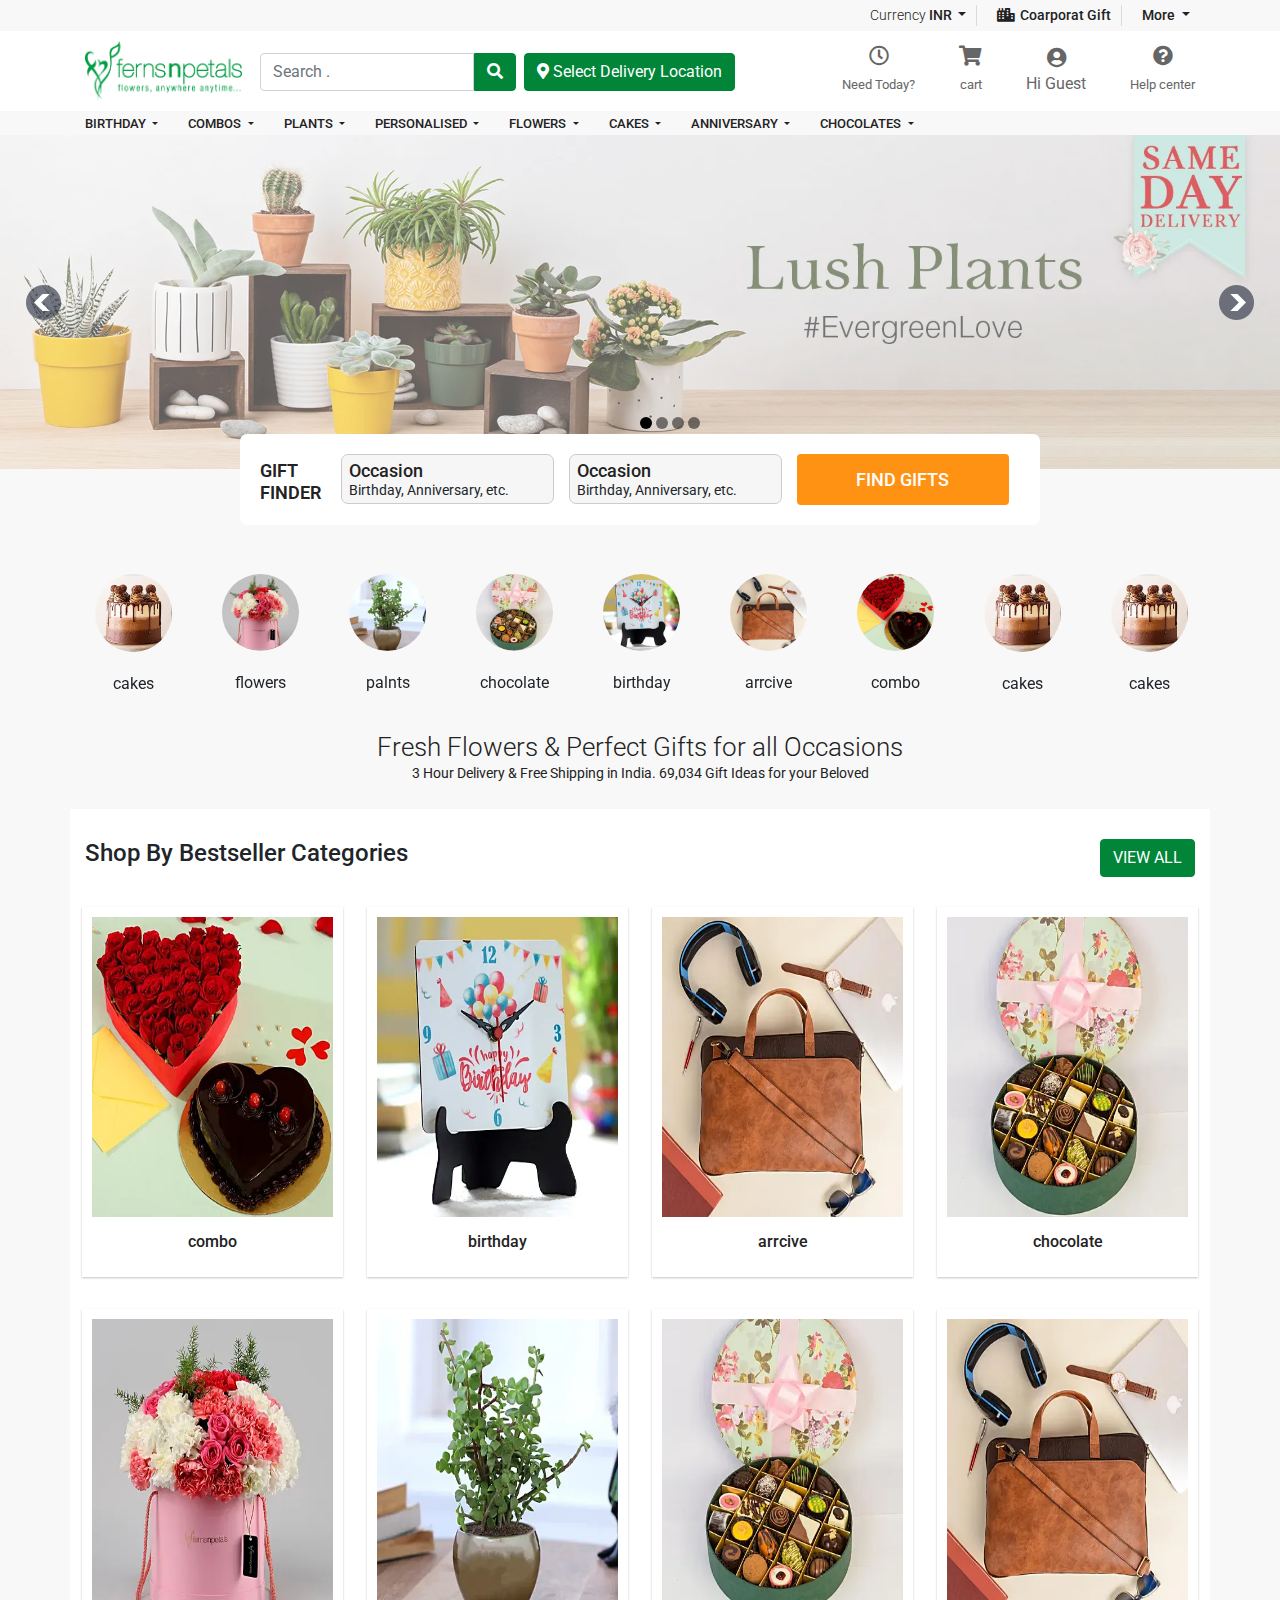
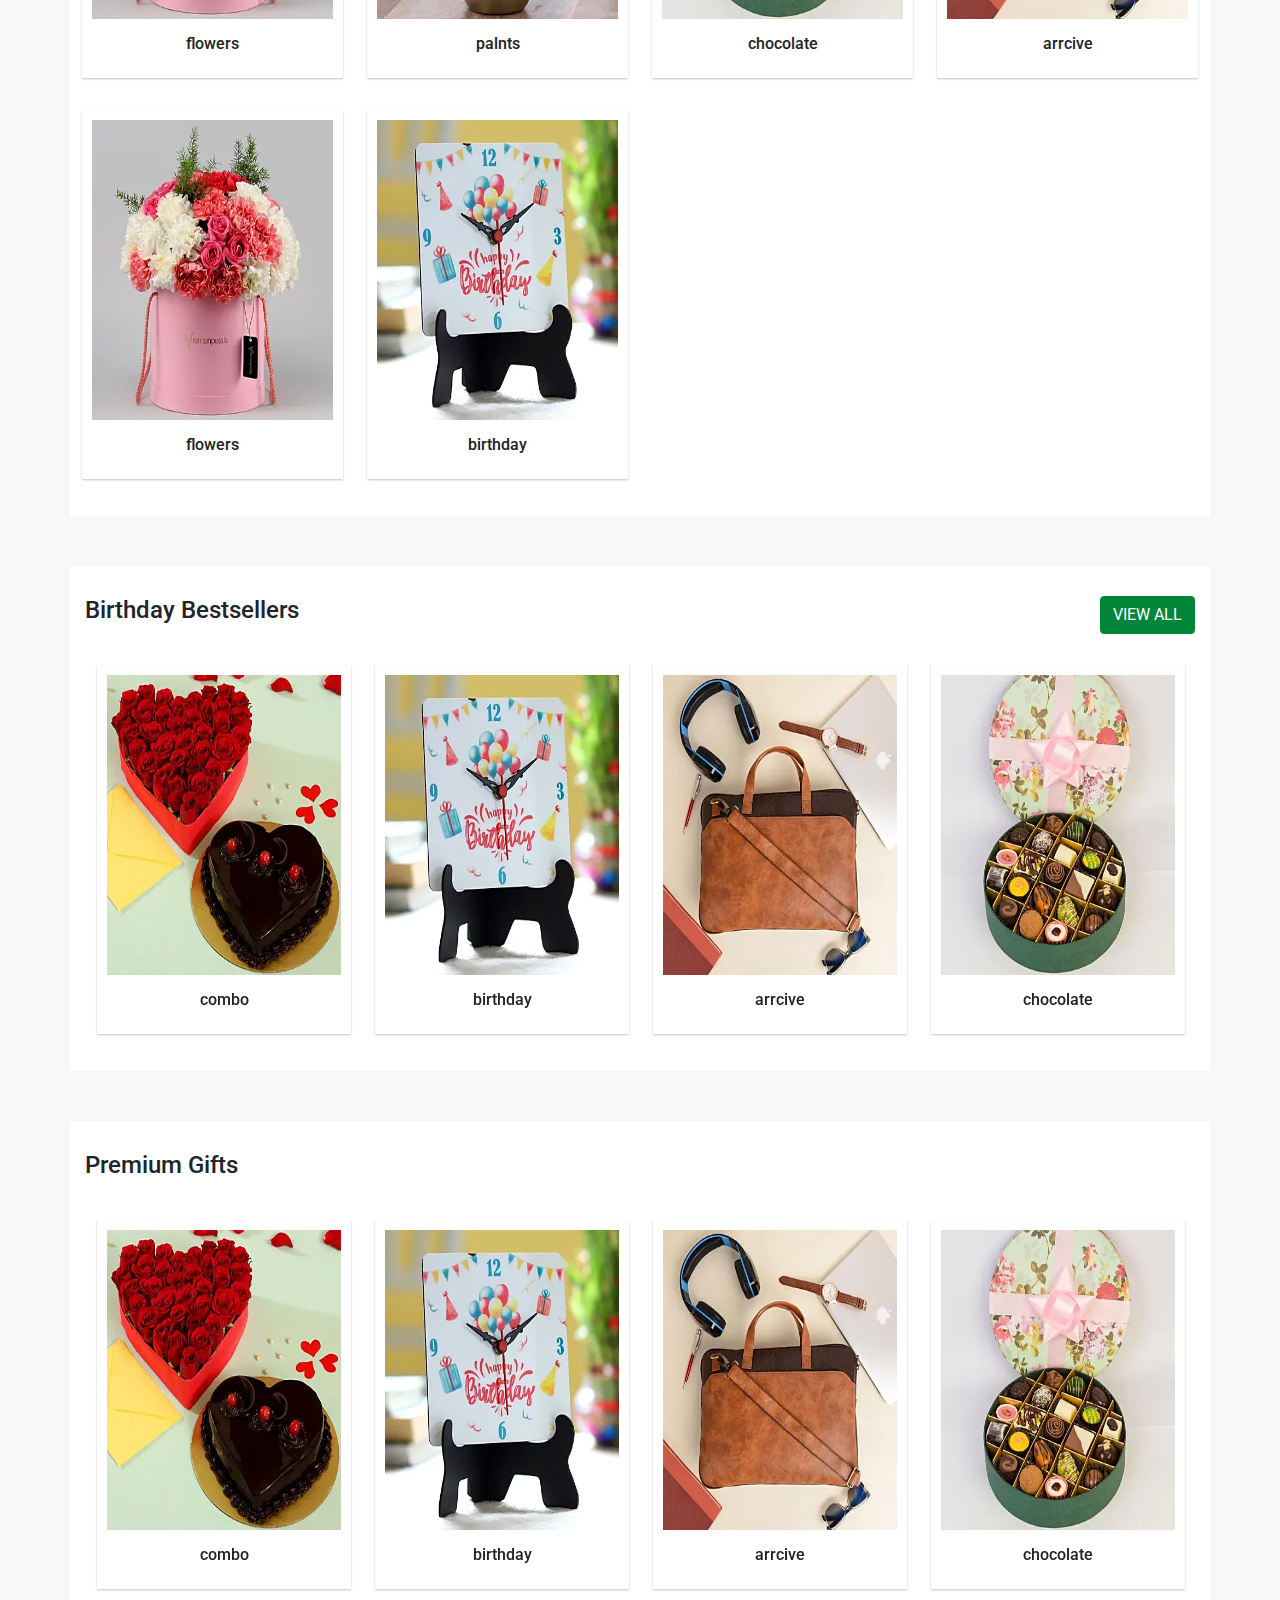
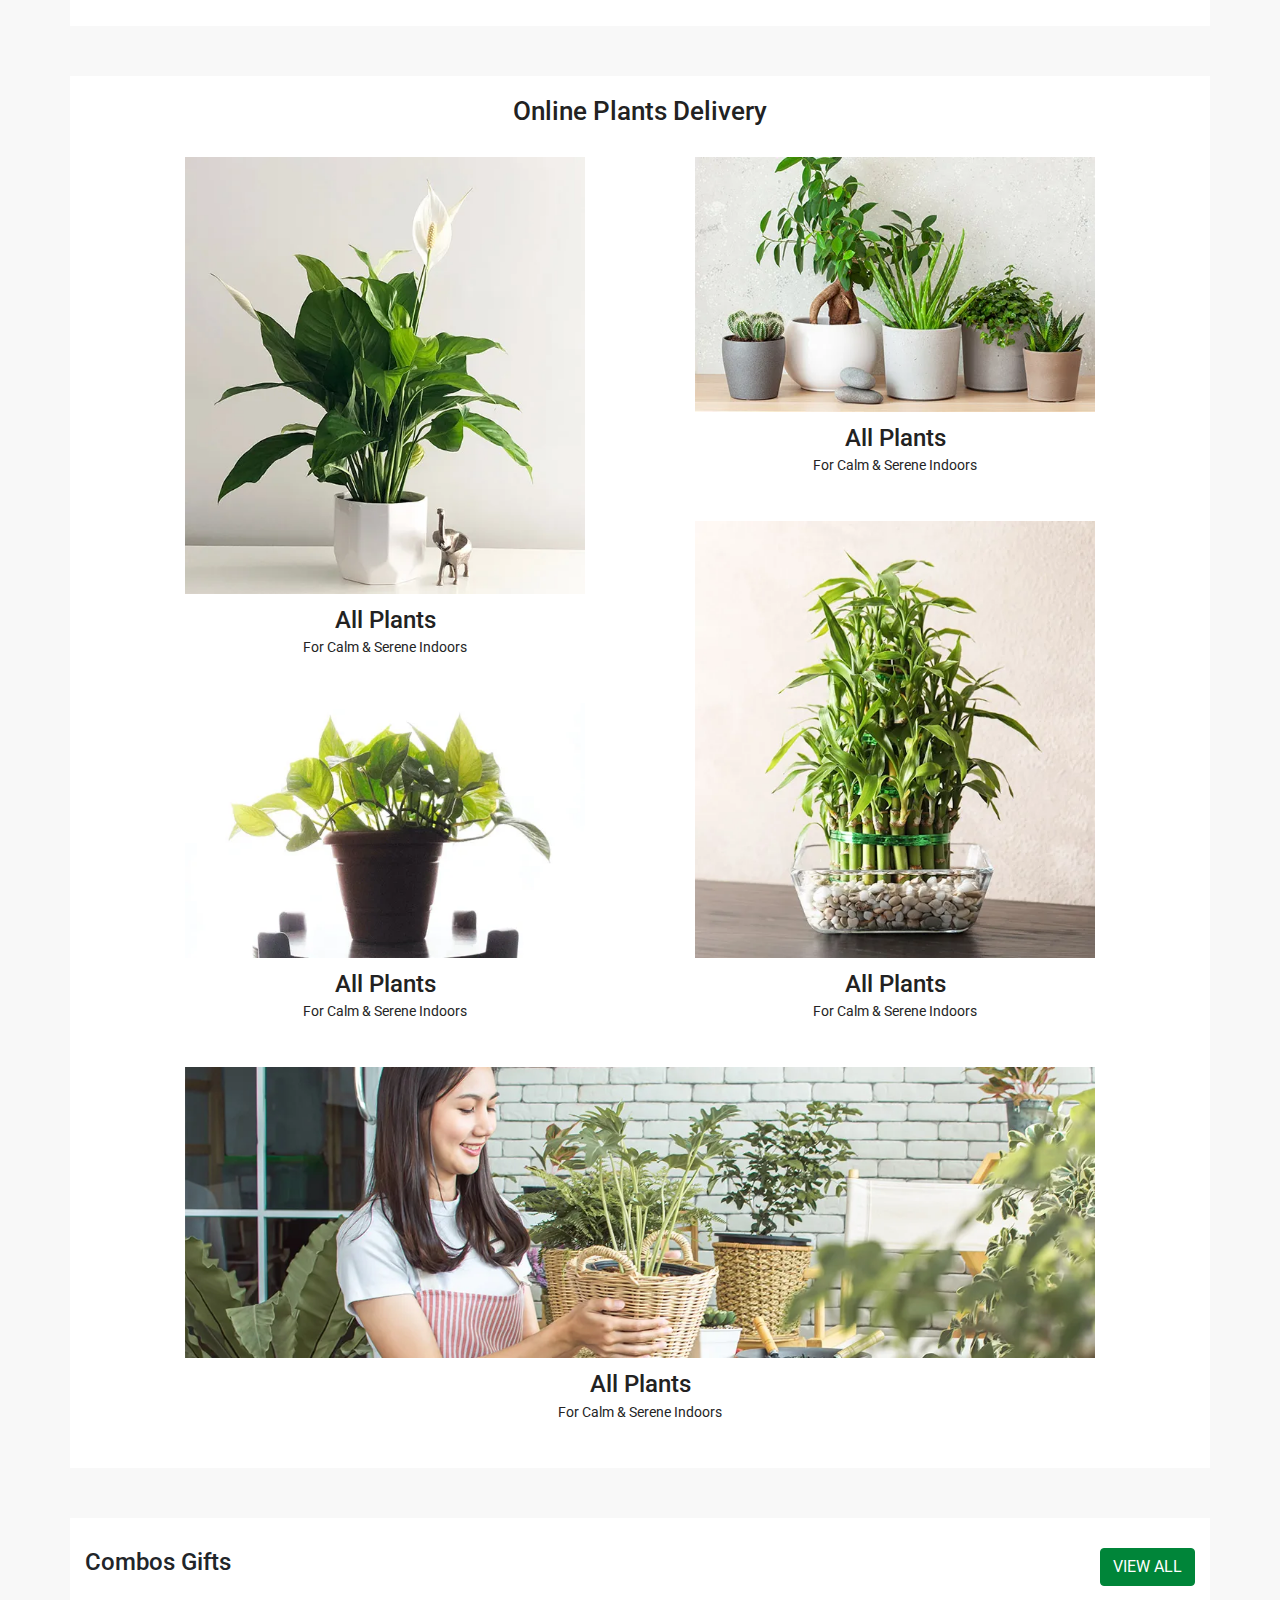
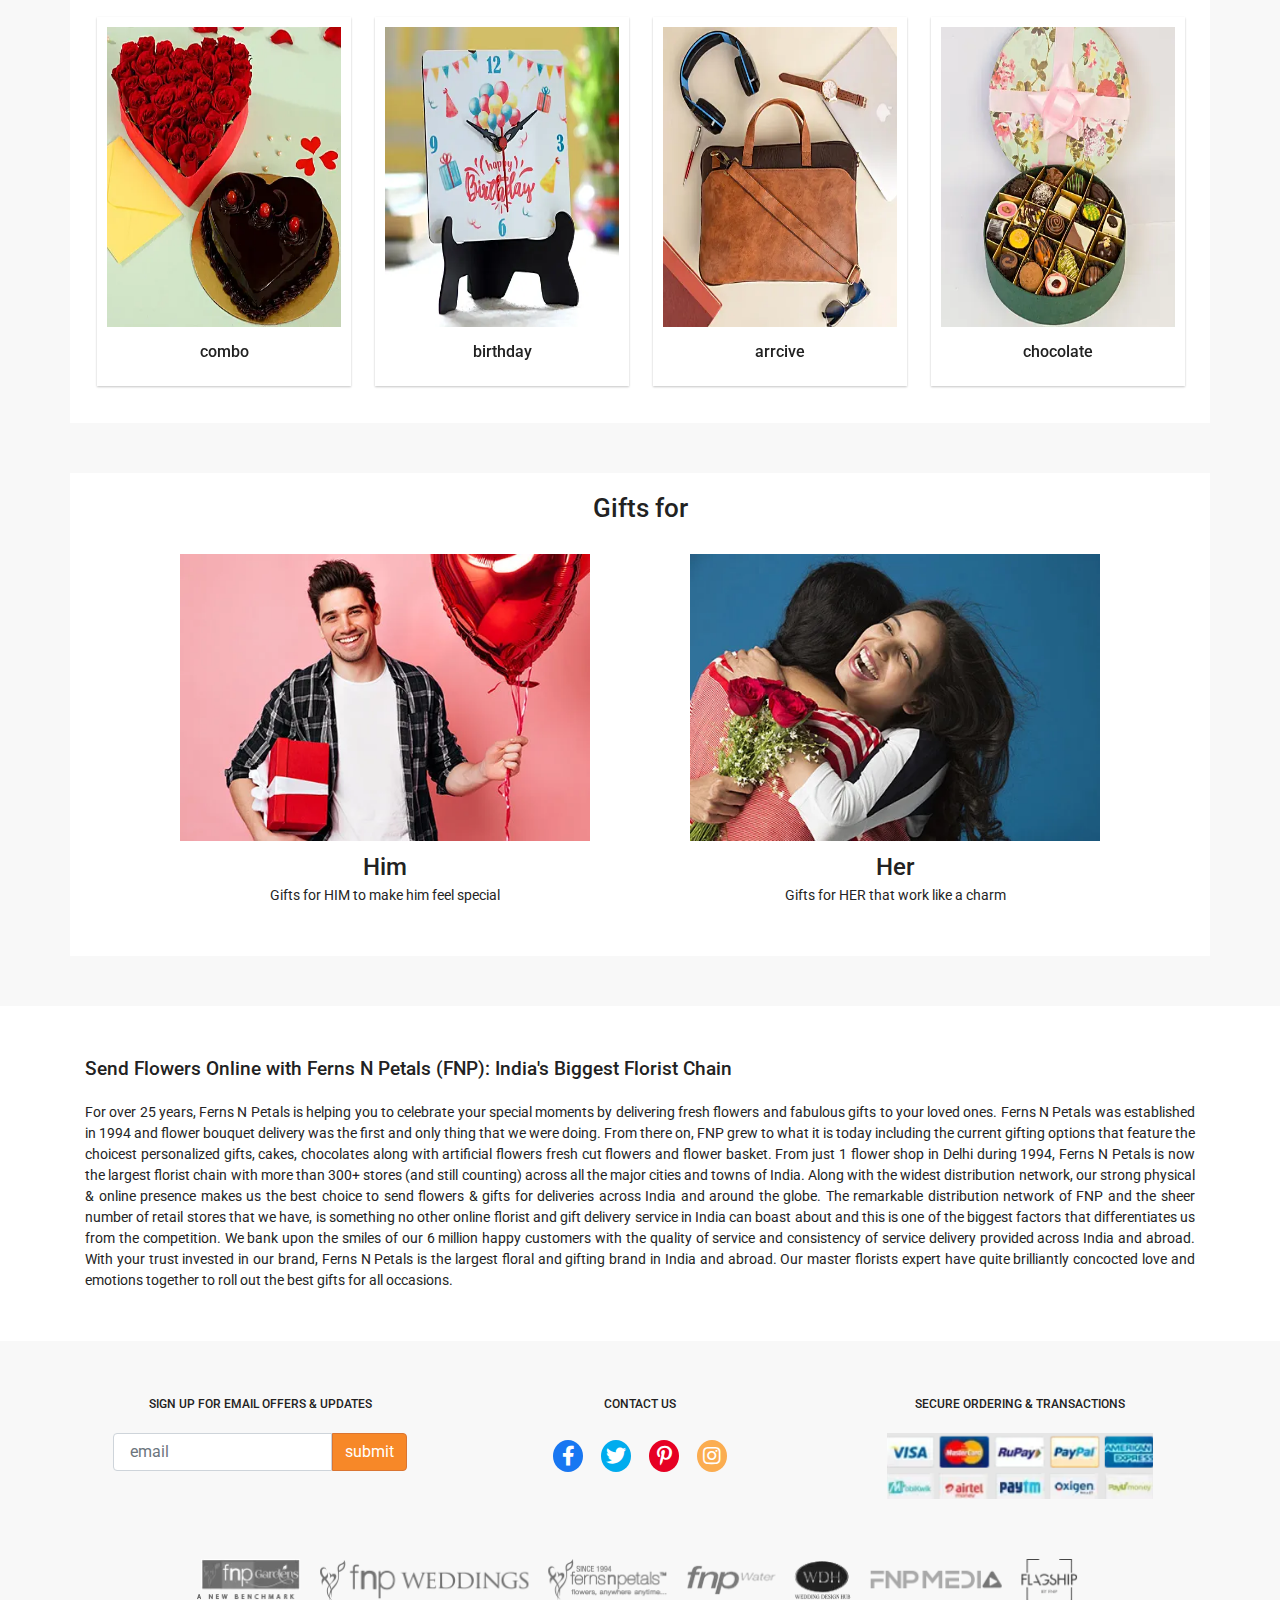
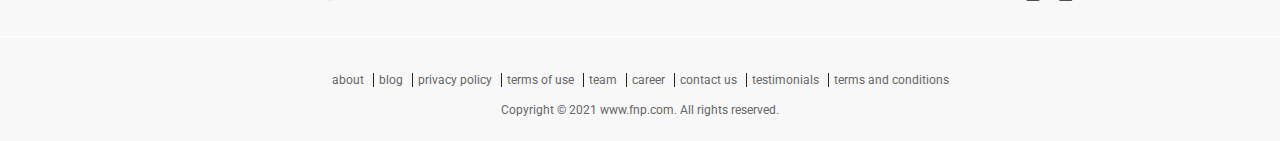
==== commit c01de3e9: "dropdown gula add korci like gauest , more, curency," ====
--- a/index.html
+++ b/index.html
@@ -28,10 +28,40 @@
                    <div class="col-xl-5"></div>
                    <div class="col-xl-7">
                        <ul>
-                           <li class="padding-hid"><span>Currency</span> INR<i class="fas fa-chevron-down"></i></li>
+                        <li class=" dropdown padding-hid">
+                          <a class="dropdown-toggle" href="#" id="navbarDropdown" role="button" data-toggle="dropdown" aria-haspopup="true" aria-expanded="false">
+                            <span>Currency</span> INR
+                          </a>
+                          <div class="dropdown-menu heightfixed" aria-labelledby="navbarDropdown" overflow="scroll">
+                            <a class="dropdown-item" href="#">USD - United States Dollar</a>
+                            <a class="dropdown-item" href="#">INR - Indian Rupee</a>
+                            <a class="dropdown-item" href="#">GBP - British Pound</a>
+                            <a class="dropdown-item" href="#">EUR - Euro</a>
+                            <a class="dropdown-item" href="#">AUD - Australian Dollar</a>
+                            <a class="dropdown-item" href="#">THB - Thailand Baht</a>
+                            <a class="dropdown-item" href="#">SGD - Singapore Dollar</a>
+                            <a class="dropdown-item" href="#">QAR - Qatar Riyal</a>
+                            <a class="dropdown-item" href="#">NZD - New Zealand Dollar</a>
+                            <a class="dropdown-item" href="#">MYR - Malaysian Ringgit</a>
+                            <a class="dropdown-item" href="#">CAD - Canadian Dollar</a>
+                            <a class="dropdown-item" href="#">AED - United Arab Emirates Dirham</a>
+                            <a class="dropdown-item" href="#">TK - bangladeshi taka</a>
+                          </div>
+                        </li>
+                           <!-- <li class="padding-hid"><span>Currency</span> INR<i class="fas fa-chevron-down"></i></li> -->
                            
                            <li><i class="fas fa-city"></i>Coarporat Gift</li>
-                           <li> More <i class="fas fa-chevron-down right-arrow"></i></li>
+                           <li class=" dropdown">
+                            <a class="dropdown-toggle" href="#" id="navbarDropdown" role="button" data-toggle="dropdown" aria-haspopup="true" aria-expanded="false">
+                              More
+                            </a>
+                            <div class="dropdown-menu" aria-labelledby="navbarDropdown">
+                              <a class="dropdown-item" href="#"><i class="fas fa-building"></i> Franchise Enquiry</a>
+                              <a class="dropdown-item" href="#"><i class="fas fa-user-friends"></i> Wedding Enquiry</a>
+                              <a class="dropdown-item" href="#"><i class="fas fa-user-friends"></i> Become a Partner</a>
+                            </div>
+                          </li>
+                           <!-- <li> More <i class="fas fa-chevron-down right-arrow"></i></li> -->
                        </ul>
                    </div>
                </div>
@@ -62,10 +92,35 @@
                             <i class="fas fa-shopping-cart"></i>
                             <p>cart</p>
                           </a></li>
-                          <li><a href="">
+                          <!-- <li><a href="">
                             <i class="fas fa-user-circle"></i>
                             <p>Hi Guest</p>
-                          </a></li>
+                          </a></li> -->
+                          <li class="nav-item dropdown">
+                            <a href="#" class="" id="navbarDropdown" role="button" data-toggle="dropdown" aria-haspopup="true" aria-expanded="false">
+                              <i class="fas fa-user-circle"></i>
+                              <br>Hi Guest
+                            </a>
+                            <div class="dropdown-menu menu-user" aria-labelledby="navbarDropdown">
+                              <p class="gauest">
+                                 <span class=" user-float"><i class="fas fa-user-circle user-float"></i>Hi Guest</span> <a class="login" href="#">login</a>
+                                <div class="clr"></div>
+                              </p>
+                              <a class="dropdown-item" href="#">My Profile</a>
+                              <hr>
+                              <a class="dropdown-item" href="#">Track Order</a>
+                              <hr>
+                              <a class="dropdown-item" href="#">My Orders</a>
+                              <hr>
+                              <a class="dropdown-item" href="#">Address Book</a>
+                              <hr>
+                              <a class="dropdown-item" href="#">Gift Vouchers</a>
+                              <hr>
+                              <a class="dropdown-item" href="#">Change Password</a>
+                              <hr>
+                              <a class="dropdown-item" href="#">Logout</a>
+                            </div>
+                          </li>
                           <li><a href="">
                             <i class="fas fa-question-circle"></i>
                             <p>Help center</p>
--- a/css/style.css
+++ b/css/style.css
@@ -44,6 +44,10 @@
 .pt-50 {
   padding-top: 50px; }
 
+.heightfixed {
+  height: 300px;
+  overflow: scroll; }
+
 /* common css end */
 header .header-top {
   background: #f8f8f8; }
@@ -59,6 +63,9 @@
   font-weight: 500;
   border-left: 1.5px solid #9494944a;
   padding-left: 20px; }
+  header .header-top ul li a {
+    font-size: 14px;
+    color: #222; }
 
 header .header-top ul .padding-hid {
   border-left: 0; }
@@ -117,6 +124,32 @@
         .header-bottom ul li a:hover {
           color: #008539;
           text-decoration: none; }
+      .header-bottom ul li .dropdown-item:hover {
+        color: white; }
+      .header-bottom ul li .gauest {
+        padding: 20px;
+        background: #333;
+        color: #999;
+        padding-bottom: 45px; }
+        .header-bottom ul li .gauest i {
+          font-size: 20px;
+          line-height: 1; }
+      .header-bottom ul li hr {
+        margin: 0px; }
+      .header-bottom ul li .user-float {
+        float: left; }
+        .header-bottom ul li .user-float i {
+          padding-right: 10px;
+          font-size: 22px; }
+      .header-bottom ul li .login {
+        float: right;
+        padding-right: 20px;
+        color: white; }
+        .header-bottom ul li .login:hover {
+          color: white; }
+  .header-bottom .menu-user {
+    width: 250px;
+    left: -70% !important; }
 
 #nav {
   background: #f8f8f8; }
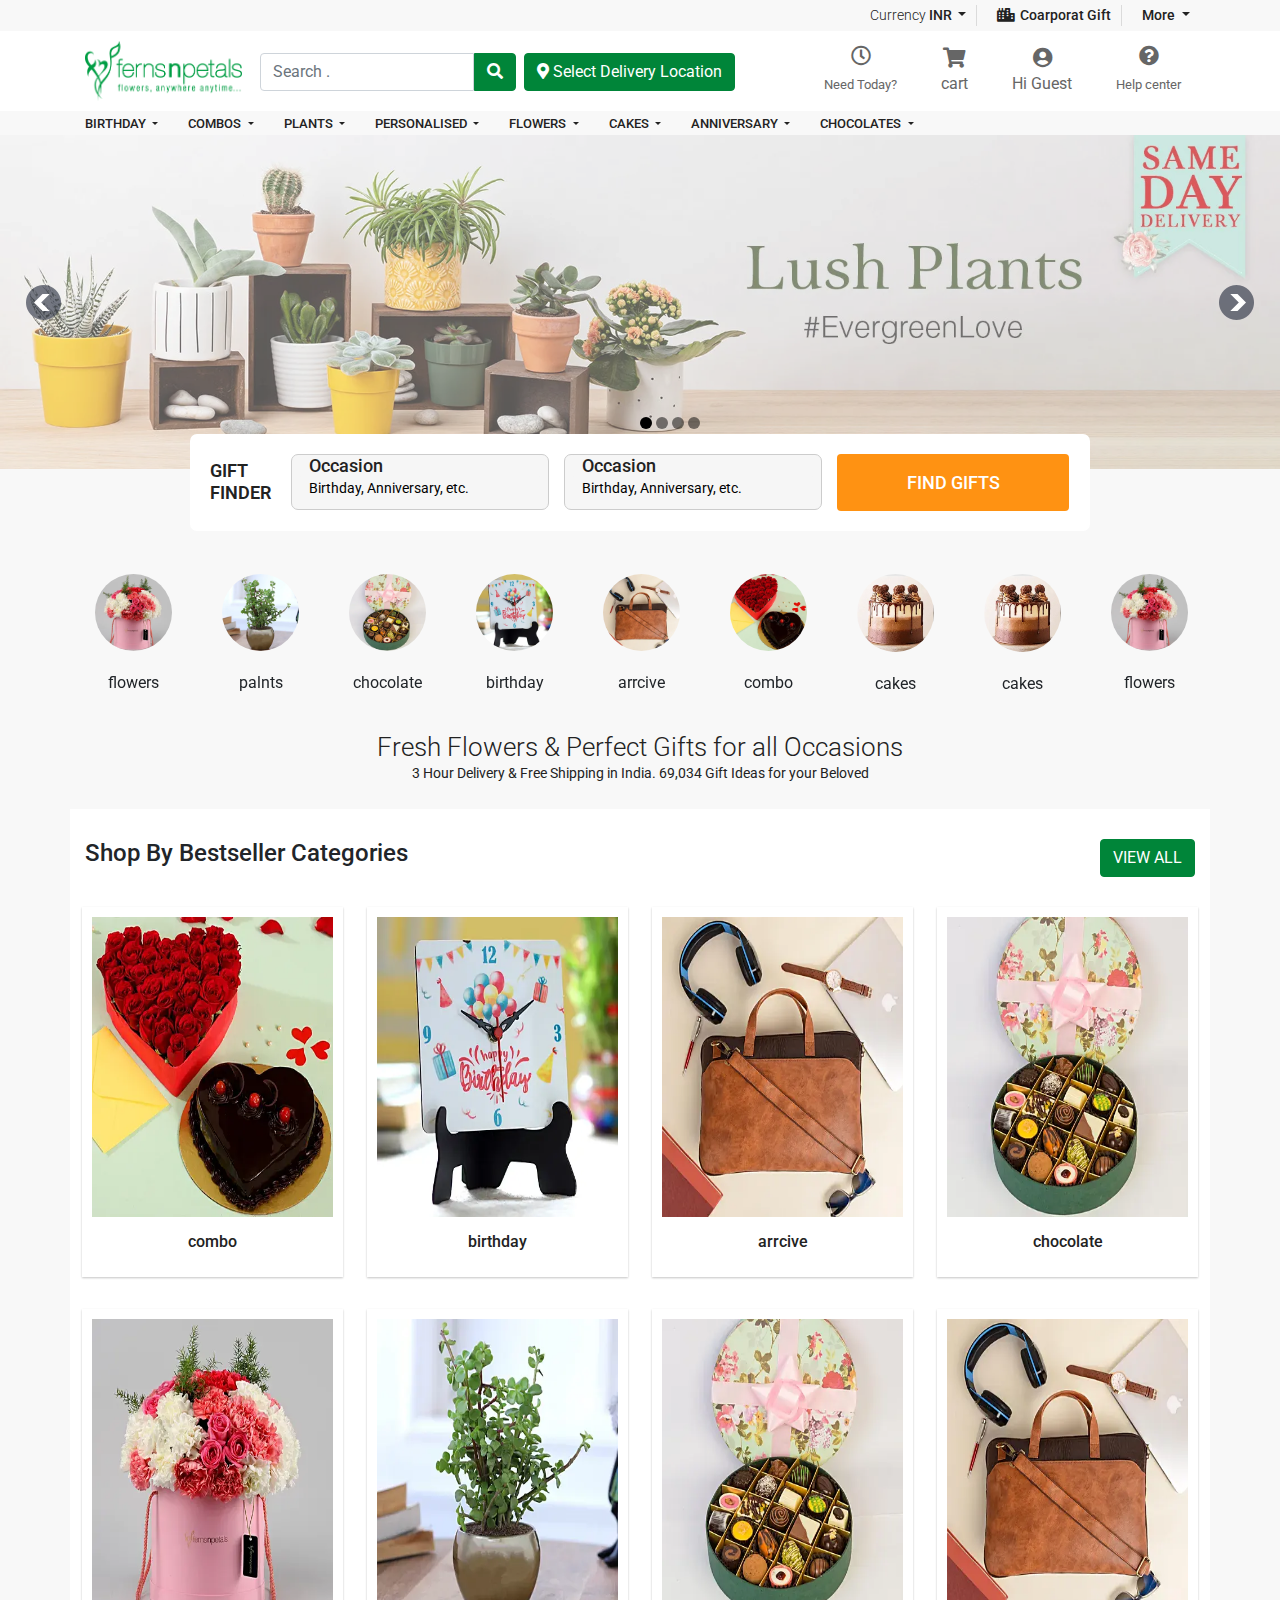
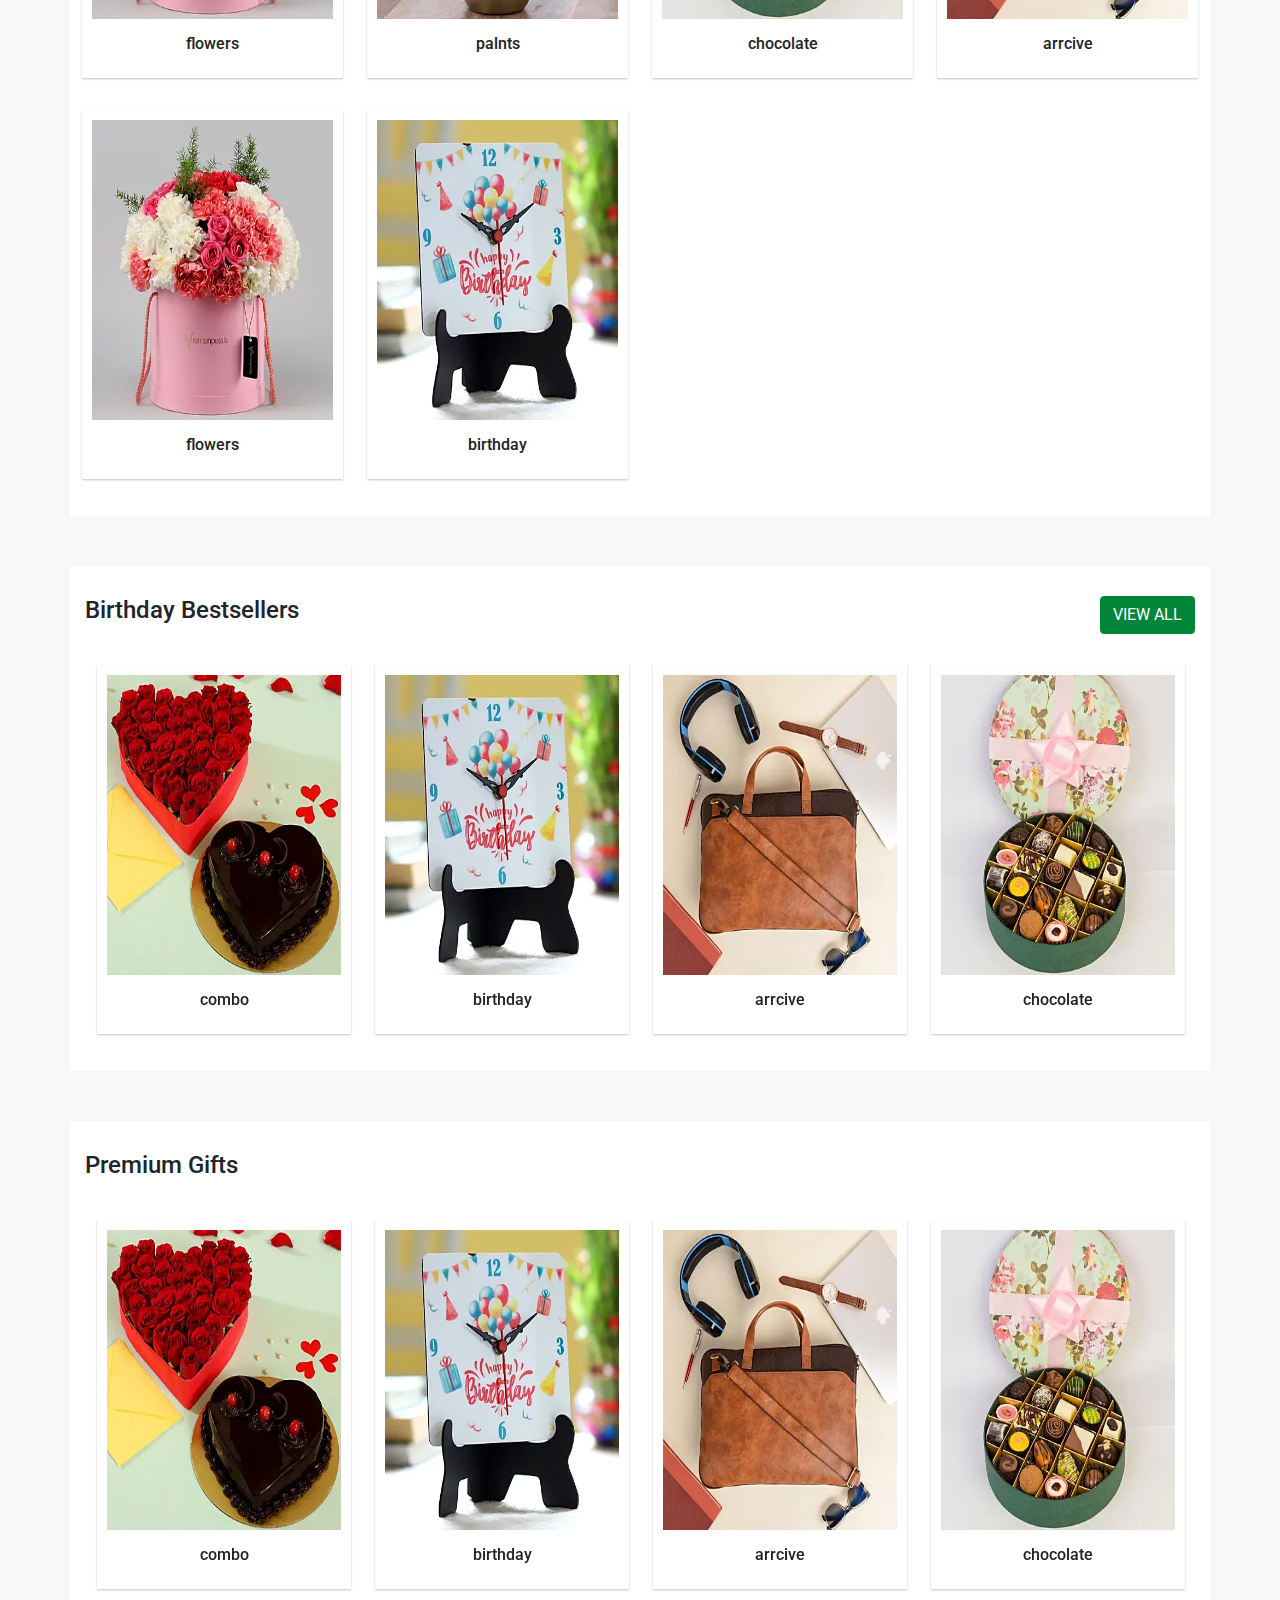
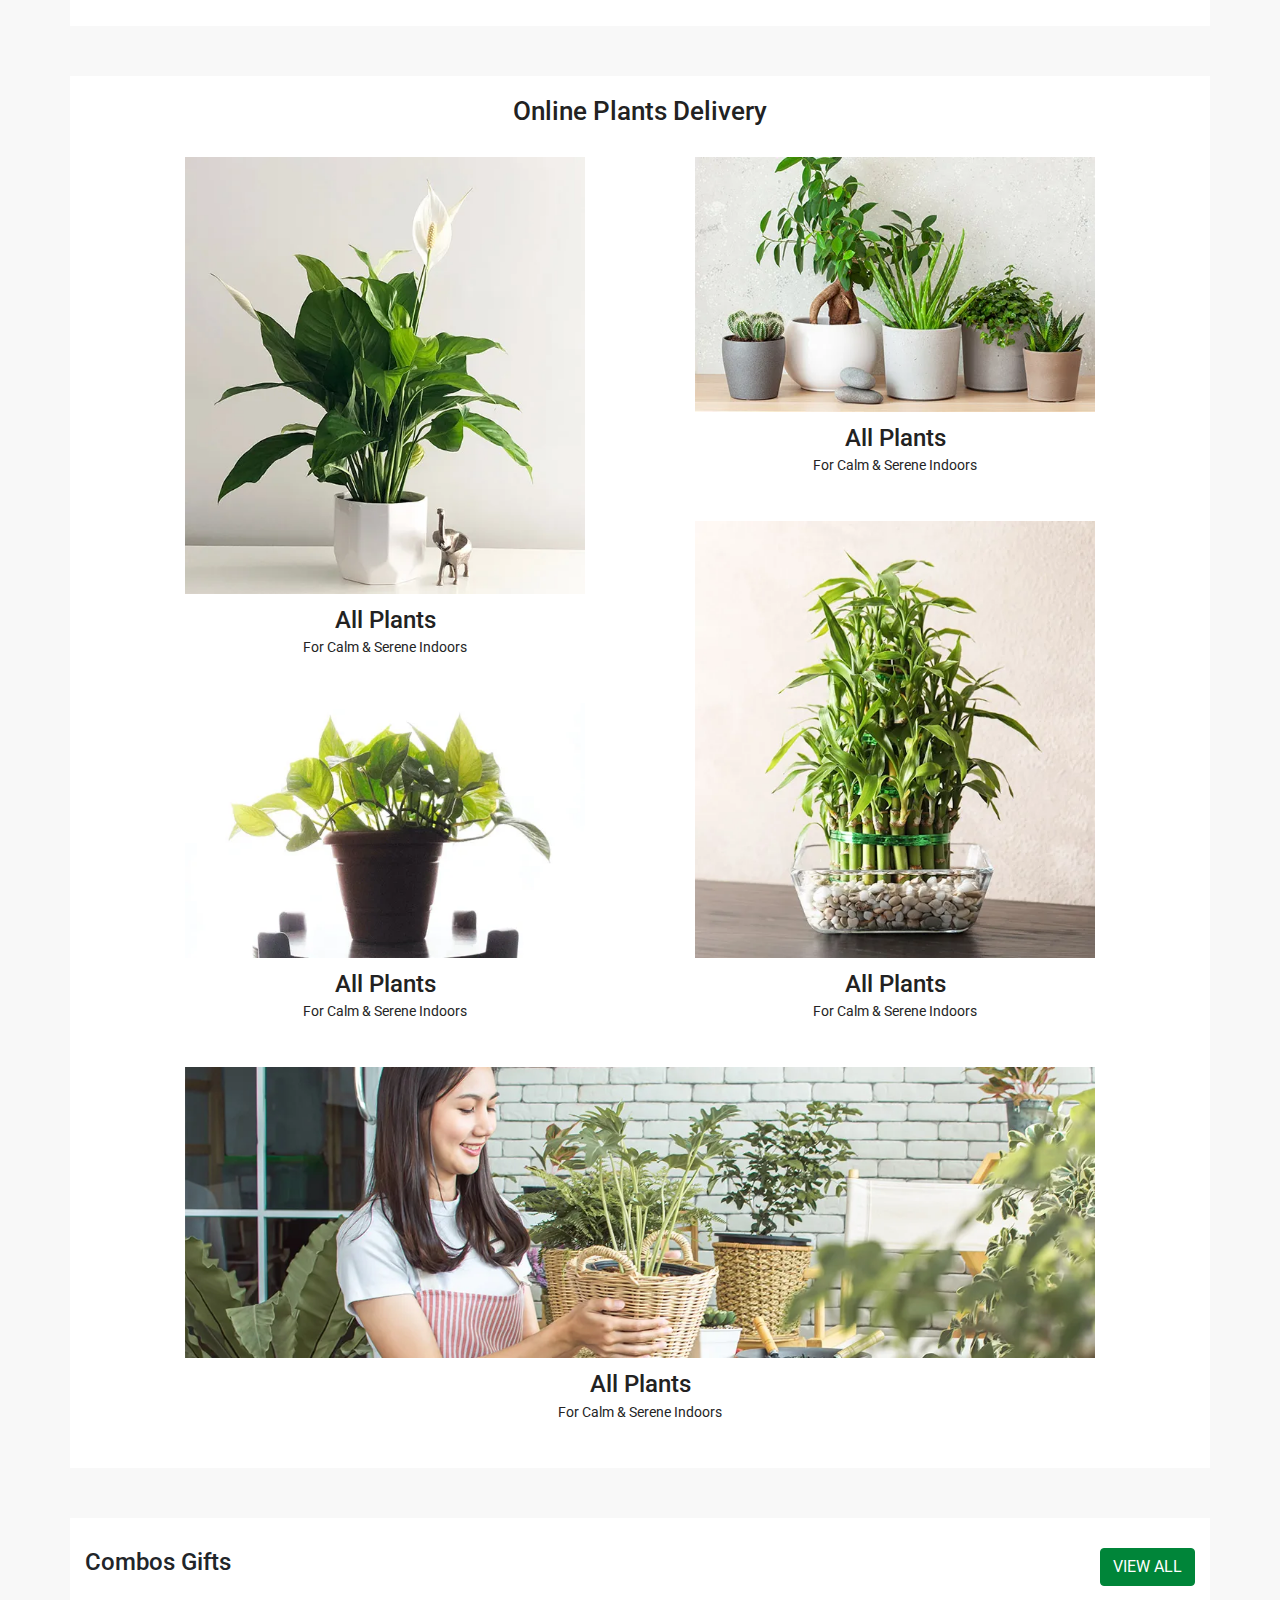
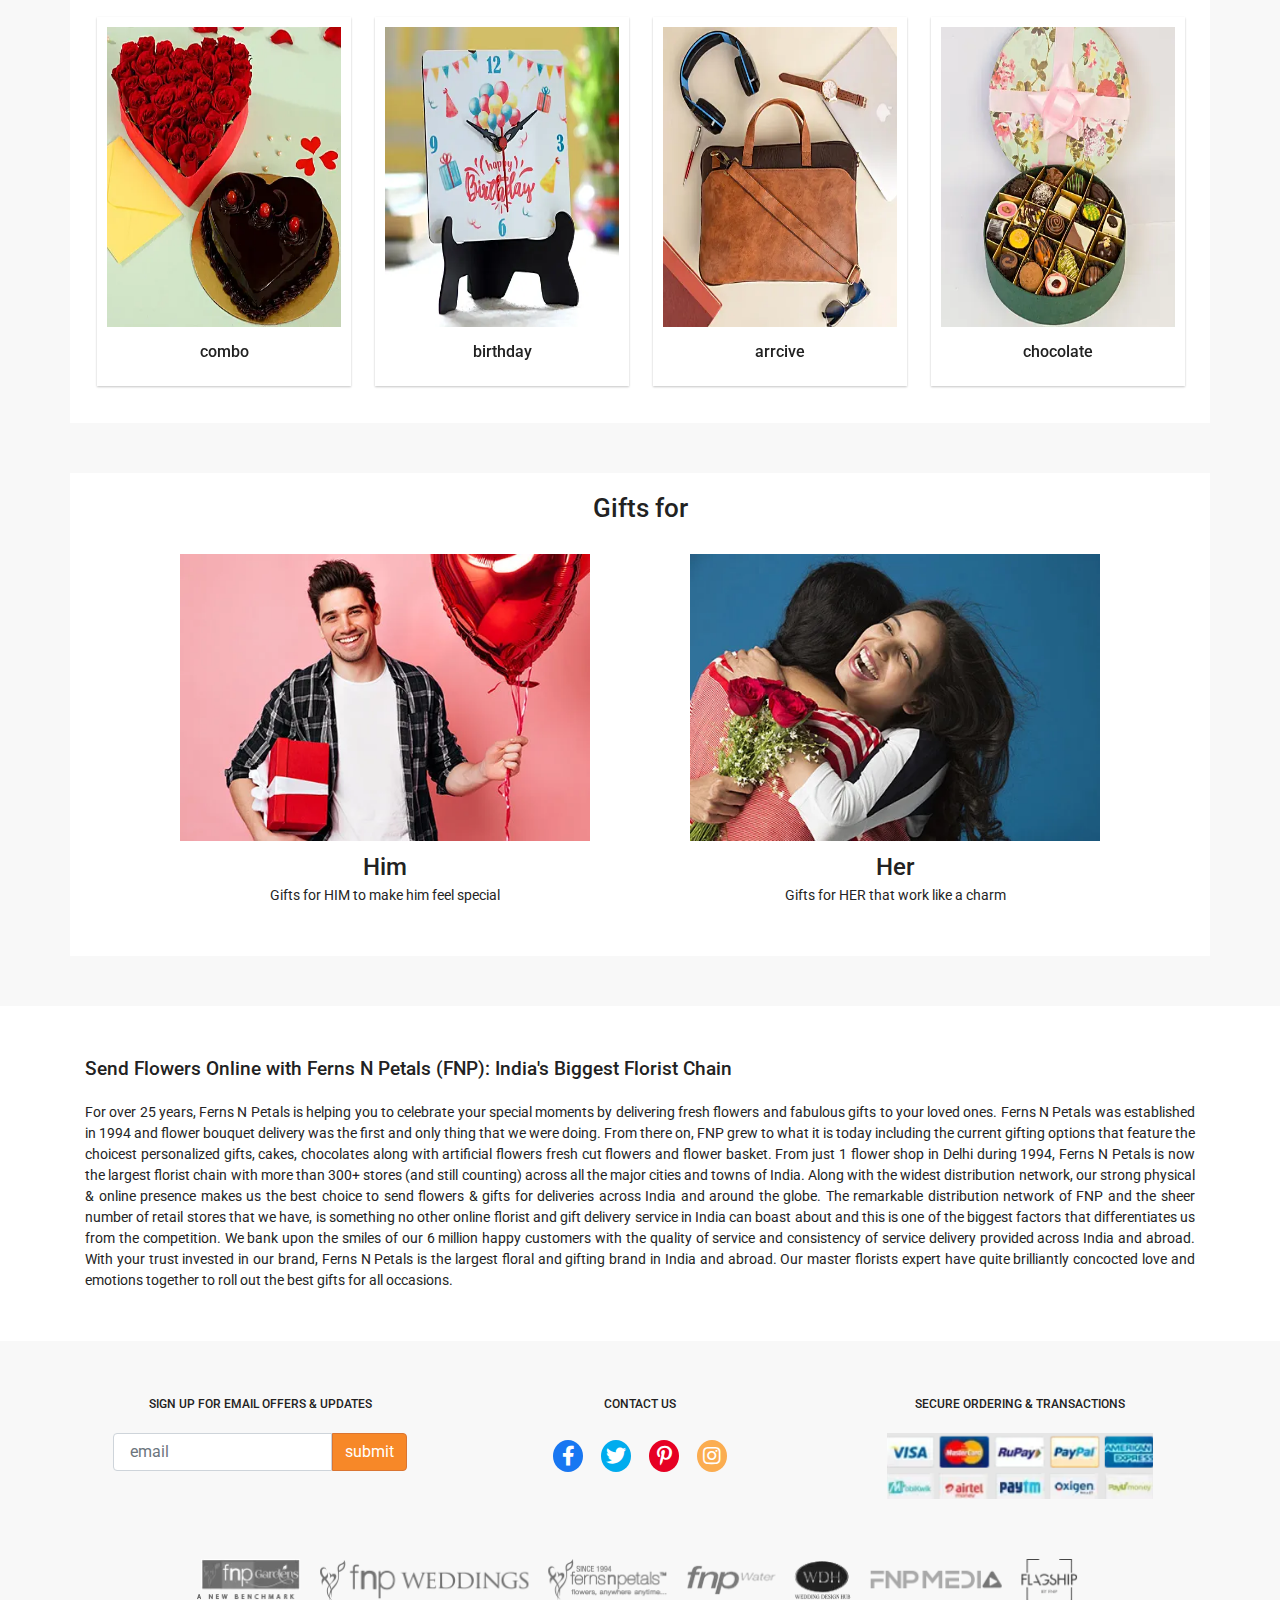
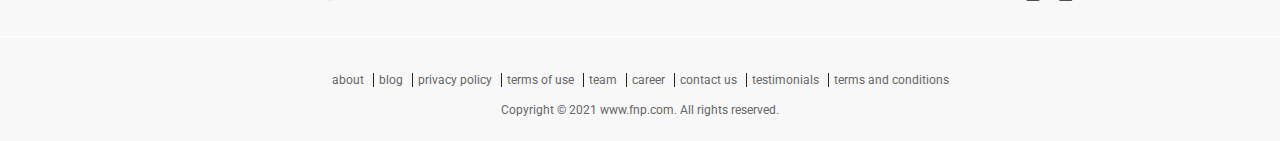
==== commit 0dbcc959: "cart click effect and finder ar option add korci" ====
--- a/index.html
+++ b/index.html
@@ -88,14 +88,43 @@
                             <i class="far fa-clock"></i>
                             <p>Need Today?</p>
                           </a></li>
-                          <li><a href="">
+                          <!-- <li><a href="">
                             <i class="fas fa-shopping-cart"></i>
                             <p>cart</p>
-                          </a></li>
+                          </a></li> -->
                           <!-- <li><a href="">
                             <i class="fas fa-user-circle"></i>
                             <p>Hi Guest</p>
                           </a></li> -->
+                          <li class="nav-item dropdown">
+                            <a href="#" class="" id="navbarDropdown" role="button" data-toggle="dropdown" aria-haspopup="true" aria-expanded="false">
+                              <i class="fas fa-shopping-cart"></i>
+                              <br>cart
+                            </a>
+                            <div class="dropdown-menu menu-cart" aria-labelledby="navbarDropdown">
+                              <p class="gauest-c">
+                                 <span class=" user-float"> My Cart(1)</span> <a class="login" href="#">login</a>
+                                <div class="clr"></div>
+                              </p>
+                             <div class="cart">
+                                <div class="cart-img">
+                                  <img src="images/cart.jpg" class="img-fluid" alt="">
+                                </div>
+                                <div class="img-content">
+                                  <a href="#">Red Velvet Chocolate Cake</a>
+                                  <p>messages</p>
+                                  <p class="amount">$250 X 2</p>
+                                </div>
+                                <a href="" class="btn btn-m"> Make it extra special</a>
+                                <div class="clr"></div>
+                             </div>
+                             <ul>
+                              <li class="total-left-acount"><span>Cart Total</span></li>
+                              <li><span>$3200</span></li>
+                            </ul>
+                              <a class="checkout" href="#">PROCEED TO CHECKOUT</a>
+                            </div>
+                          </li>
                           <li class="nav-item dropdown">
                             <a href="#" class="" id="navbarDropdown" role="button" data-toggle="dropdown" aria-haspopup="true" aria-expanded="false">
                               <i class="fas fa-user-circle"></i>
@@ -117,7 +146,7 @@
                               <a class="dropdown-item" href="#">Gift Vouchers</a>
                               <hr>
                               <a class="dropdown-item" href="#">Change Password</a>
-                              <hr>
+                              <div class="dropdown-divider"></div>
                               <a class="dropdown-item" href="#">Logout</a>
                             </div>
                           </li>
@@ -318,15 +347,31 @@
     GIFT
     <br> FINDER
    </div>
+   <form action="">
    <div class="box-item">
      <h4>Occasion</h4>
-     <h5>Birthday, Anniversary, etc.</h5>
+    <select class="" name="" id="">
+      <option value="">Birthday, Anniversary, etc.</option>
+      <option value="1">mehedi</option>
+      <option value="2">mehedi</option>
+      <option value="3">mehedi</option>
+      <option value="4">mehedi</option>
+      <option value="5">mehedi</option>
+    </select>
    </div>
    <div class="box-item">
      <h4>Occasion</h4>
-     <h5>Birthday, Anniversary, etc.</h5>
+     <select class="" name="" id="">
+     <option value="">Birthday, Anniversary, etc.</option>
+      <option value="1">mehedi</option>
+      <option value="2">mehedi</option>
+      <option value="3">mehedi</option>
+      <option value="4">mehedi</option>
+      <option value="5">mehedi</option>
+    </select>
    </div>
    <button class="btn btn-m"> find gifts</button>
+  </form>
   </div>
   <div class="container p-0">
     <div class="slider-main">
--- a/css/style.css
+++ b/css/style.css
@@ -134,6 +134,13 @@
         .header-bottom ul li .gauest i {
           font-size: 20px;
           line-height: 1; }
+      .header-bottom ul li .gauest-c {
+        padding: 20px;
+        color: #999;
+        padding-bottom: 45px; }
+        .header-bottom ul li .gauest-c i {
+          font-size: 20px;
+          line-height: 1; }
       .header-bottom ul li hr {
         margin: 0px; }
       .header-bottom ul li .user-float {
@@ -150,6 +157,52 @@
   .header-bottom .menu-user {
     width: 250px;
     left: -70% !important; }
+  .header-bottom .menu-cart {
+    width: 370px;
+    left: -80% !important; }
+  .header-bottom .cart {
+    padding: 14px;
+    background: #f9f9f9; }
+    .header-bottom .cart .cart-img {
+      float: left;
+      width: 30%; }
+      .header-bottom .cart .cart-img img {
+        display: inline-block;
+        width: 100%;
+        height: 100px;
+        width: 100px; }
+    .header-bottom .cart .img-content {
+      float: right;
+      width: 65%; }
+      .header-bottom .cart .img-content a {
+        font-weight: 500;
+        font-size: 17px;
+        padding-bottom: 5px; }
+      .header-bottom .cart .img-content .amount {
+        padding-top: 5px;
+        font-size: 13px; }
+    .header-bottom .cart .btn-m {
+      display: block;
+      color: white;
+      width: 100%;
+      margin-top: 20px;
+      margin-bottom: 20px; }
+      .header-bottom .cart .btn-m:hover {
+        color: #008539; }
+  .header-bottom ul {
+    padding-top: 20px;
+    padding: 0 14px; }
+    .header-bottom ul .total-left-acount {
+      float: left;
+      padding-left: 0; }
+  .header-bottom .checkout {
+    background: #ff9212;
+    display: block;
+    text-align: center;
+    padding: 10px;
+    color: wheat;
+    font-size: 18px;
+    margin-top: 10px; }
 
 #nav {
   background: #f8f8f8; }
@@ -195,11 +248,12 @@
     position: absolute;
     top: -35px;
     left: 50%;
-    width: 800px;
+    width: 900px;
     background: white;
     transform: translateX(-50%);
     padding: 20px 20px;
-    border-radius: 7px; }
+    border-radius: 7px;
+    z-index: 999; }
     #slic-category .banner-finder .gift-txt {
       display: inline-block;
       color: #222;
@@ -213,11 +267,11 @@
       padding-right: 20px; }
     #slic-category .banner-finder .box-item {
       background: #f6f6f6;
-      padding: 5px 7px;
+      padding: 0px 7px;
       border-radius: 7px;
       border: 1px solid #ccc;
       float: left;
-      width: 28%;
+      width: 30%;
       margin-right: 15px; }
       #slic-category .banner-finder .box-item h4 {
         display: block;
@@ -230,21 +284,17 @@
         overflow: hidden;
         position: relative;
         z-index: 1;
+        margin-bottom: -9px;
         background: #f6f6f6;
         color: #222;
         font-weight: 500;
         cursor: pointer;
-        transition: all ease-in-out 0.25s; }
-      #slic-category .banner-finder .box-item h5 {
-        border: 0;
-        font-size: 14px;
-        font-weight: 400;
-        height: auto;
-        background: none; }
+        transition: all ease-in-out 0.25s;
+        padding-left: 10px; }
     #slic-category .banner-finder .btn-m {
-      width: 28%;
+      width: 27%;
       height: 100%;
-      padding: 12px;
+      padding: 15px 12px;
       float: left;
       display: inline-block;
       background: #ff9212;
@@ -255,6 +305,14 @@
       border-radius: 4px;
       border: 0;
       transition: all ease-in-out 0.25s; }
+    #slic-category .banner-finder select {
+      text-transform: none;
+      border: none;
+      background: none;
+      appearance: none;
+      font-size: 14px;
+      font-weight: 400;
+      padding: 10px; }
 
 #slic-category .slider-main {
   padding-top: 85px; }
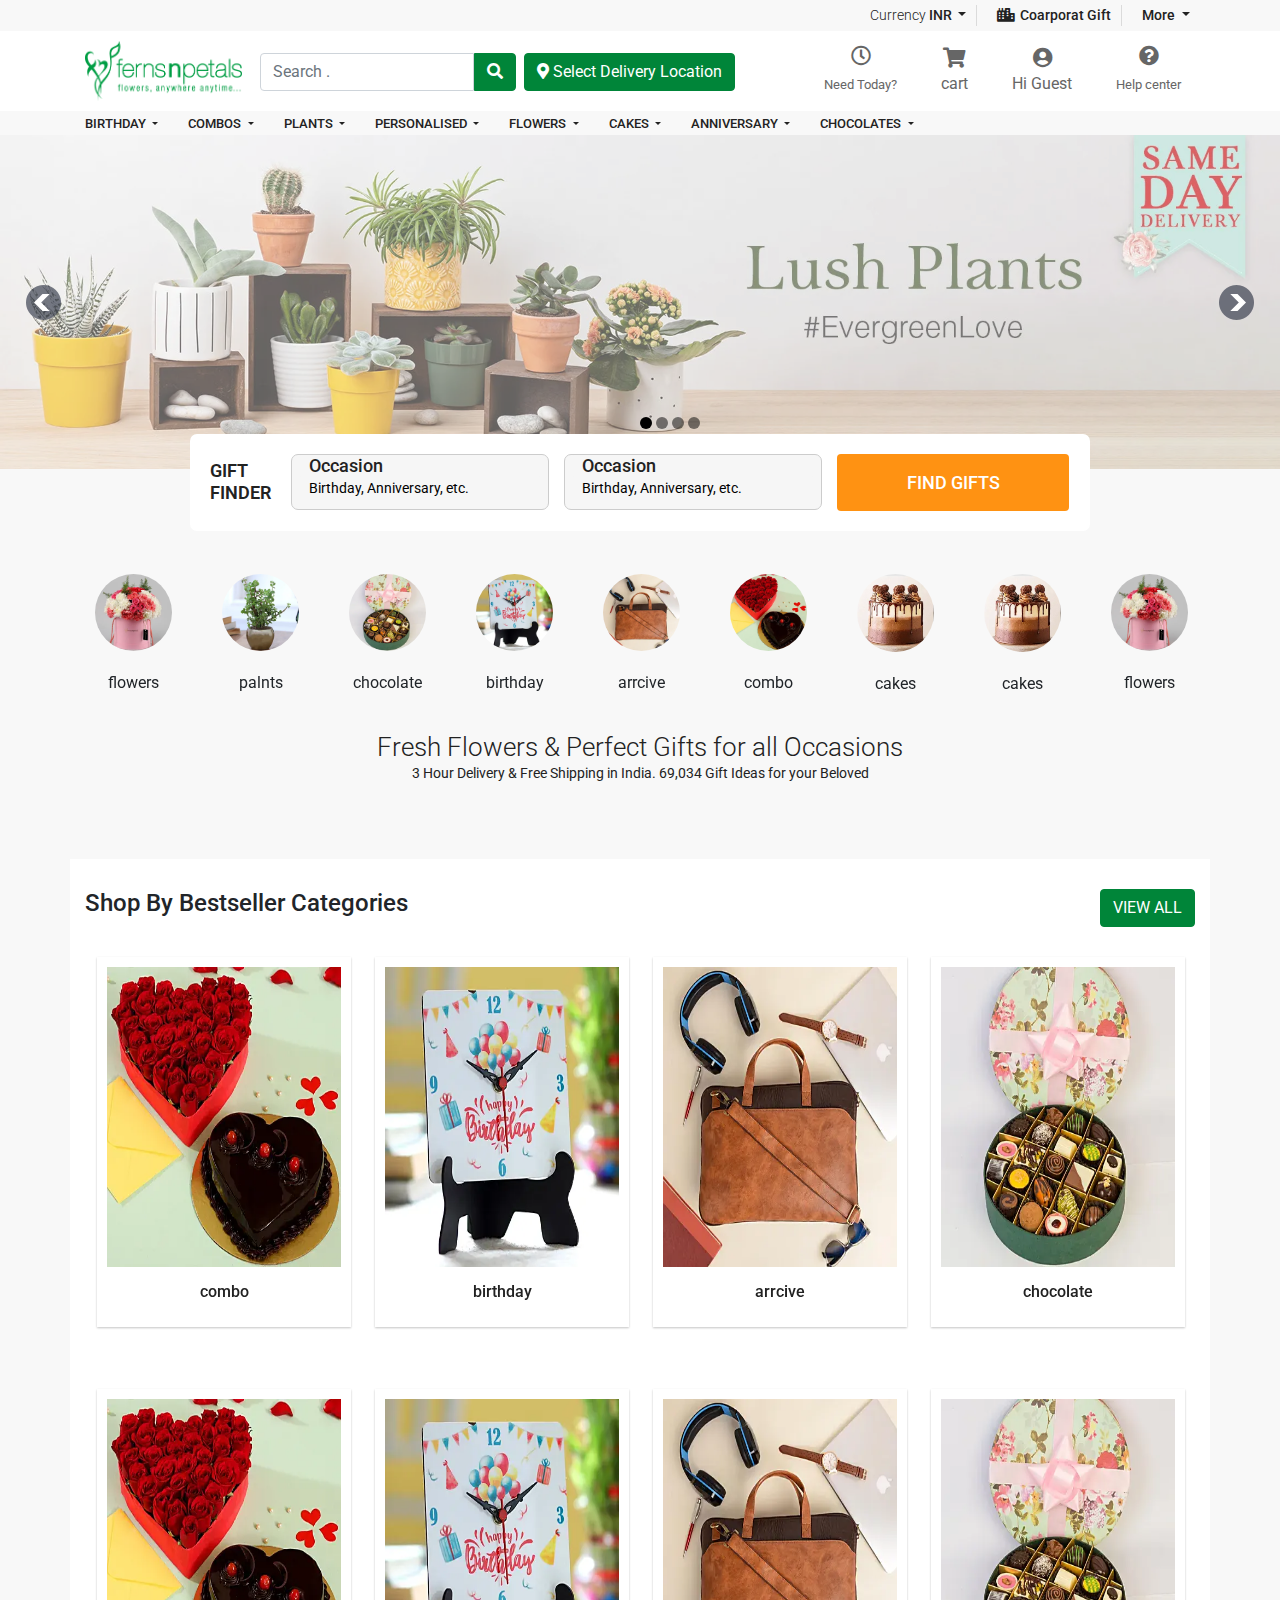
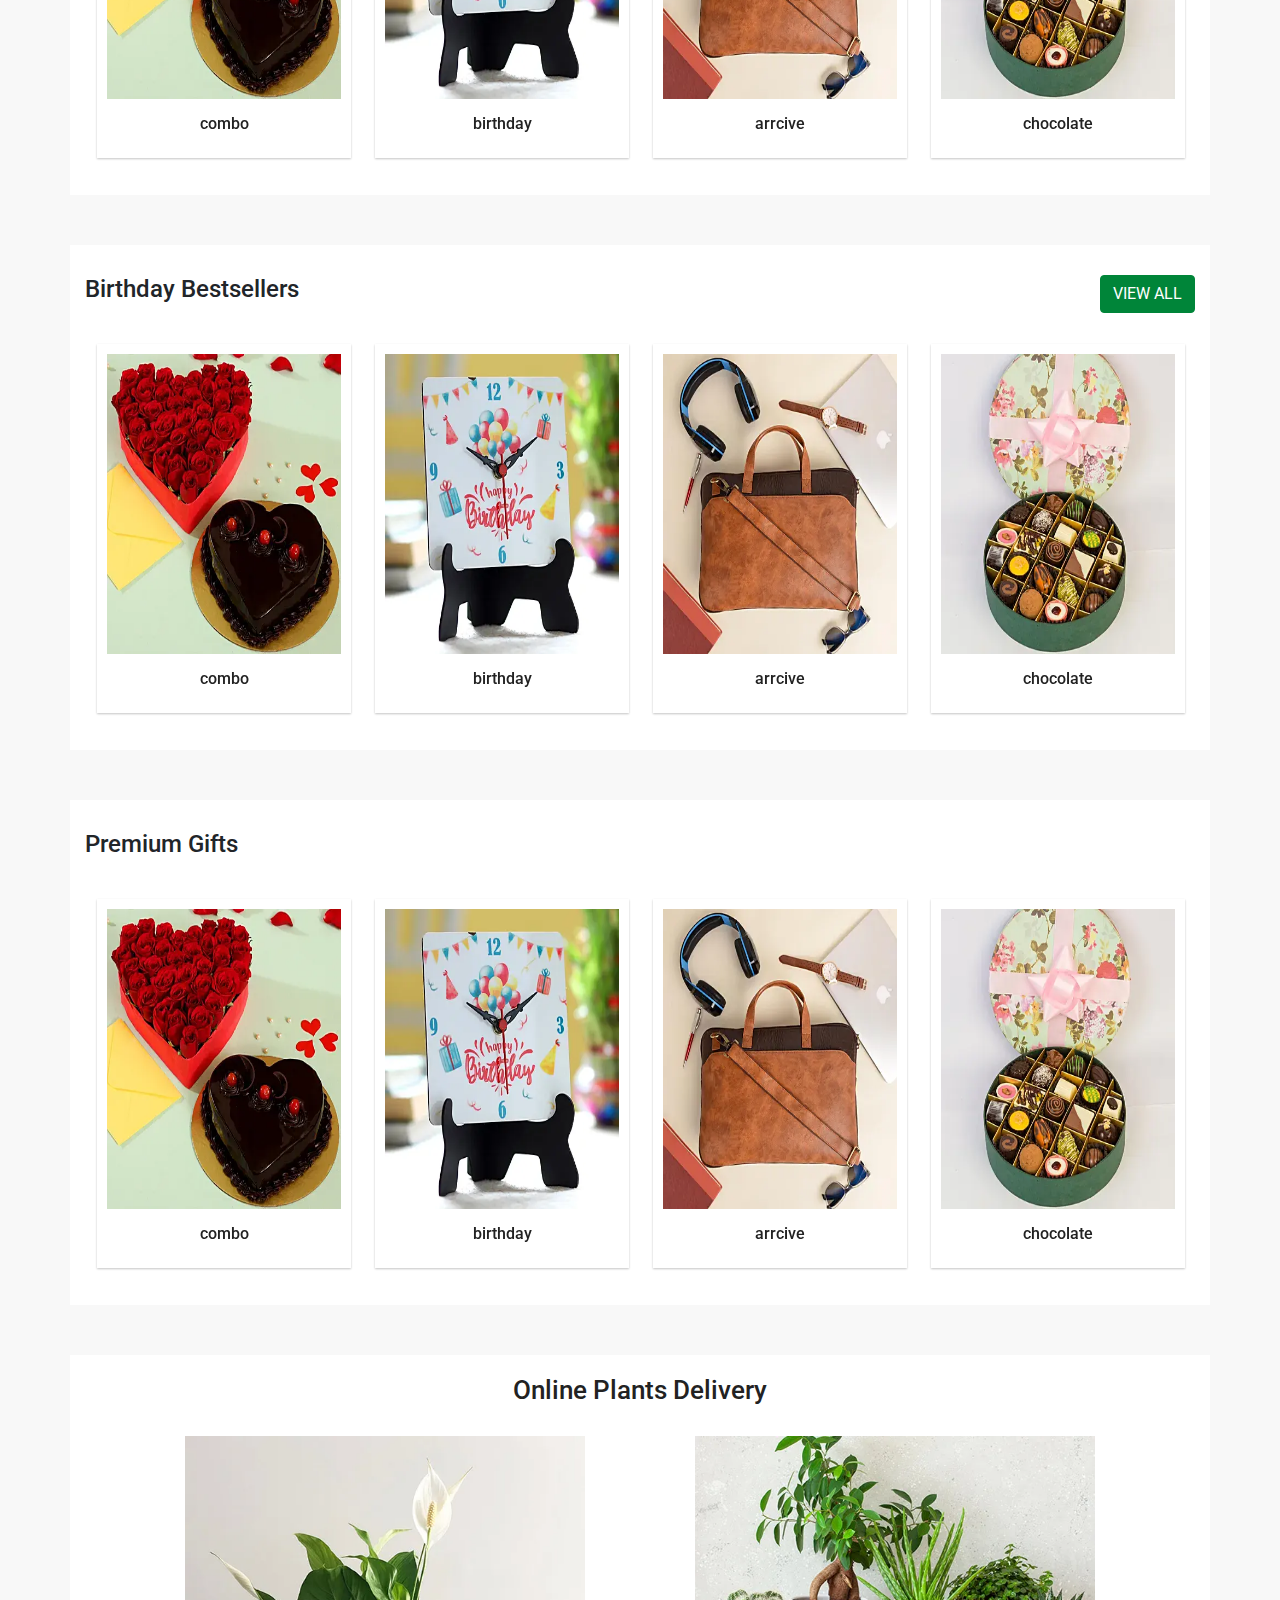
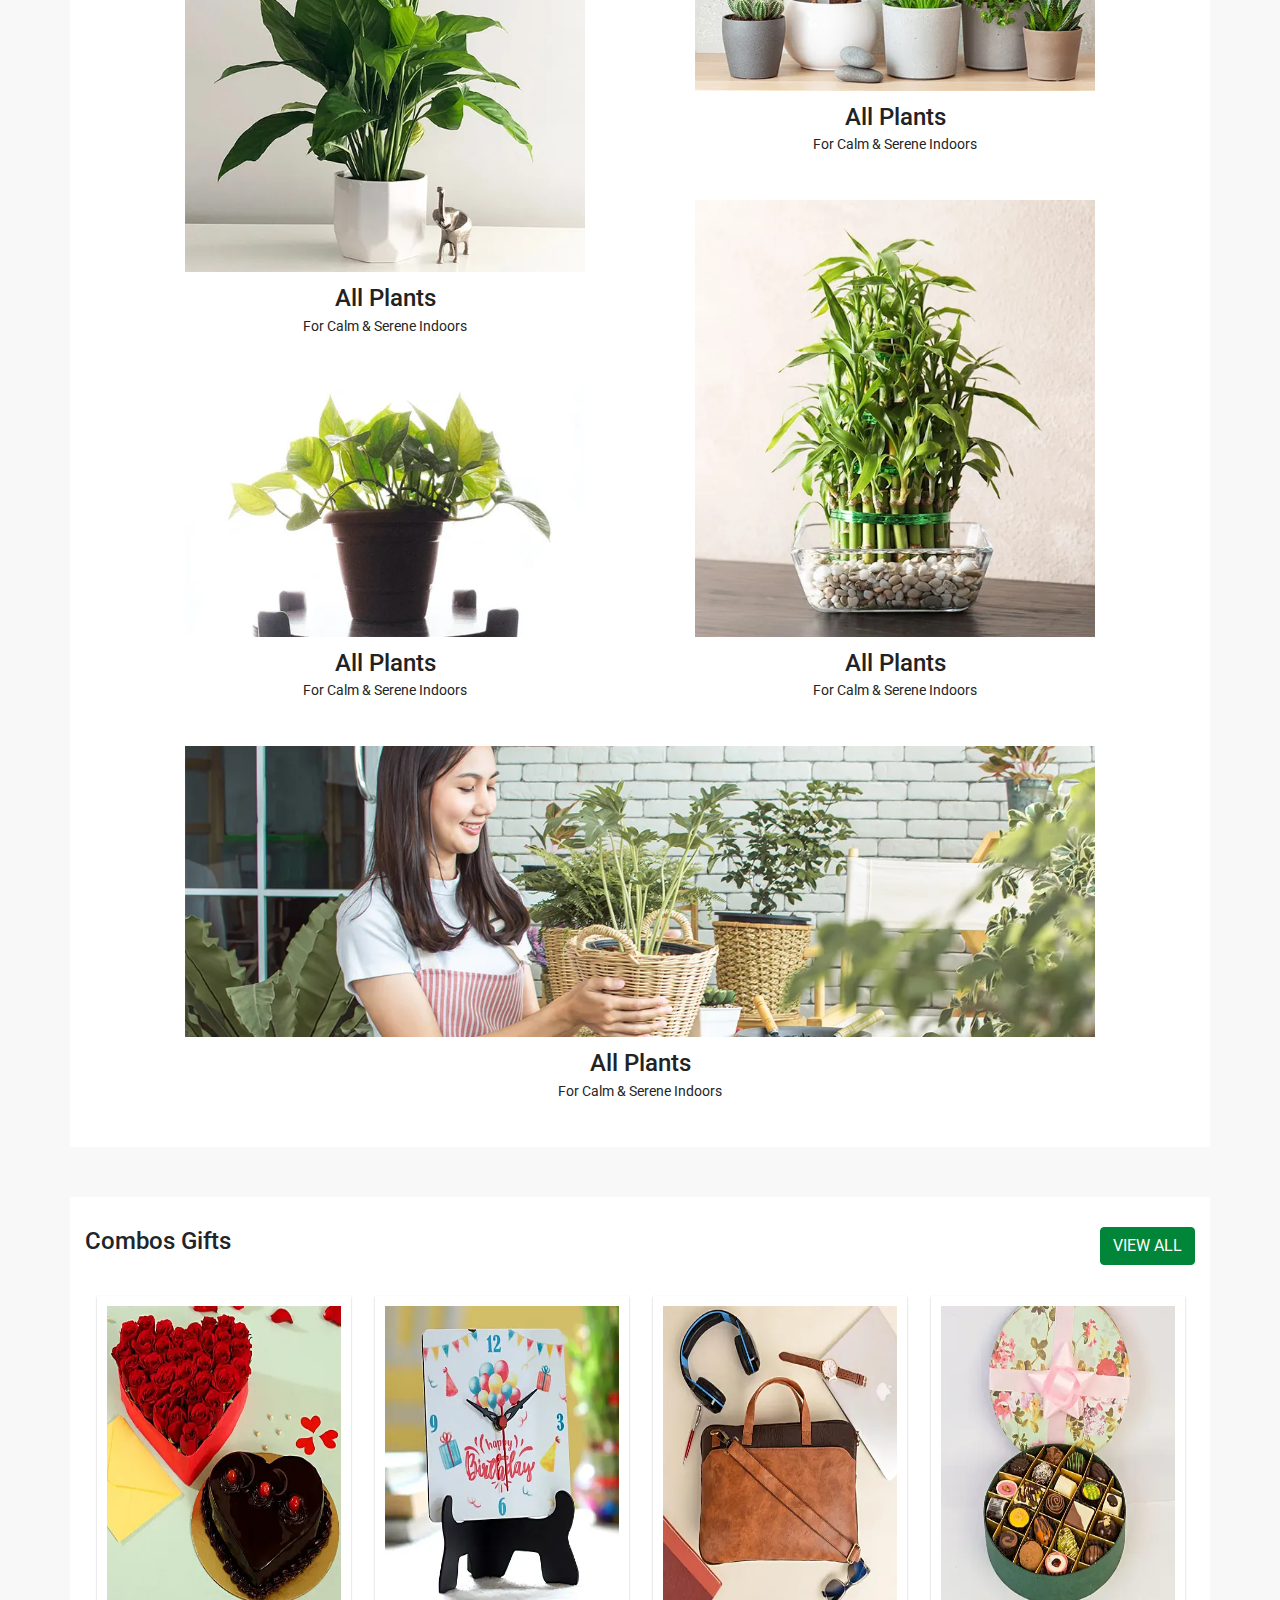
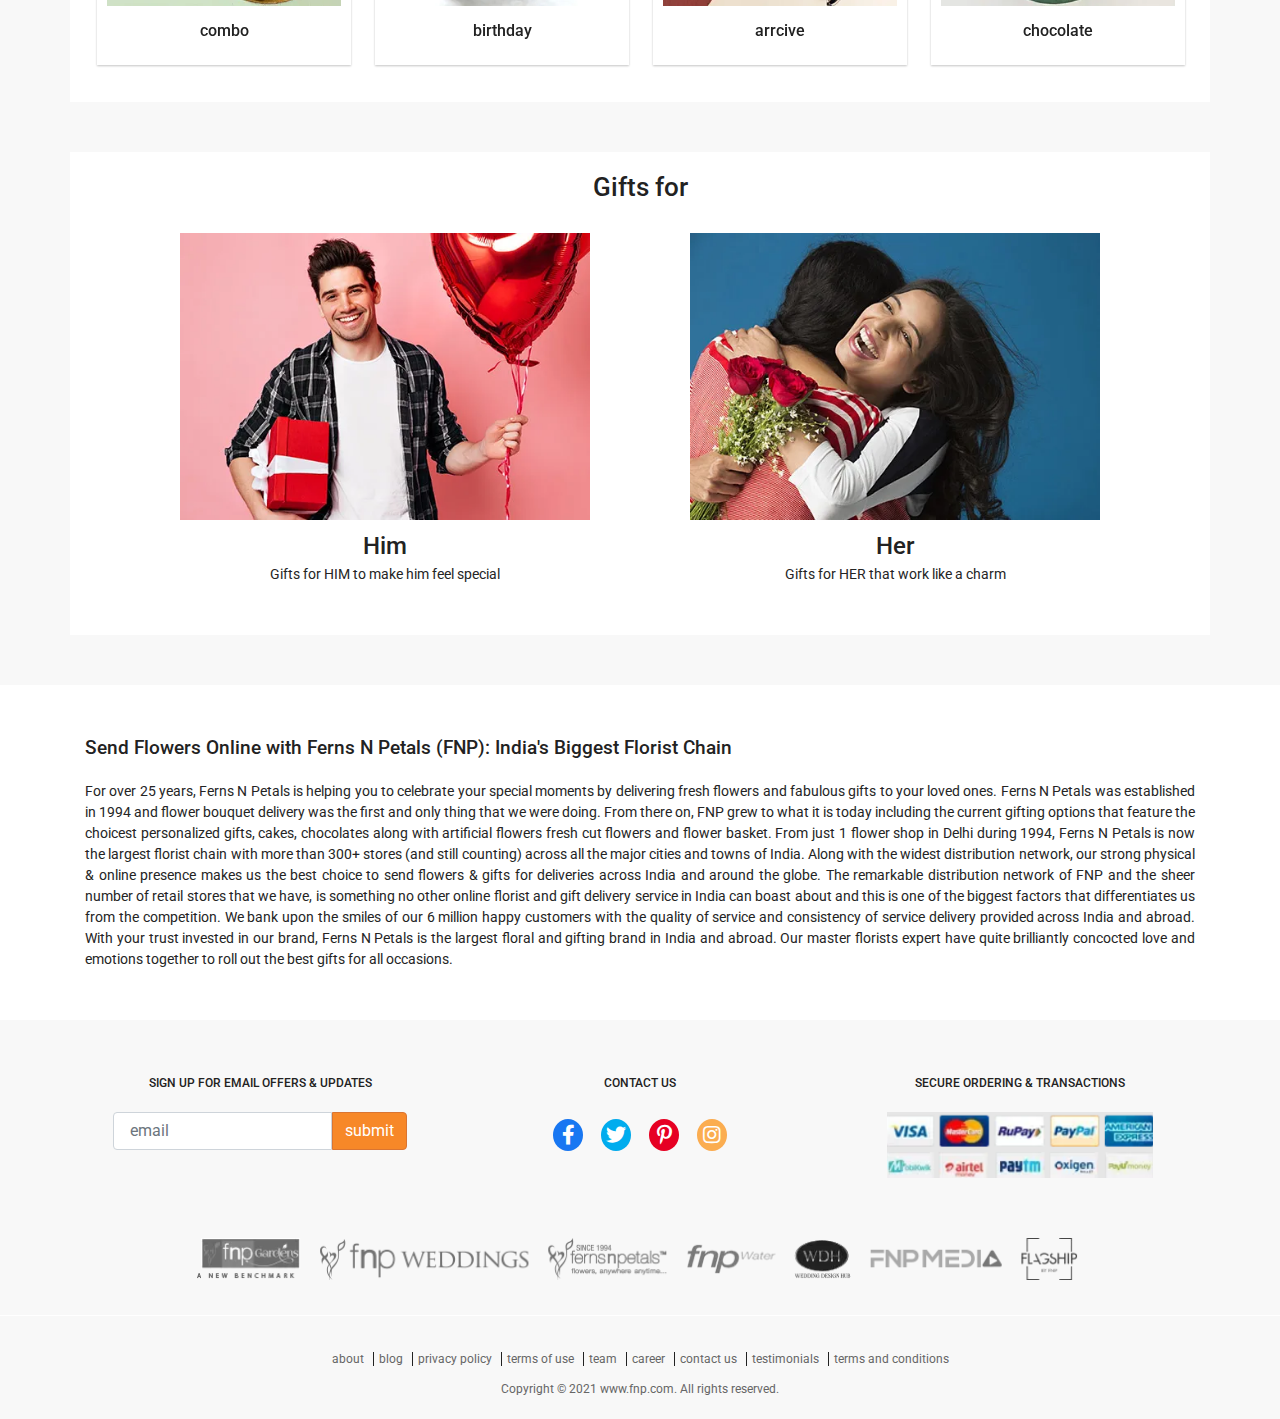
==== commit 0620402c: "best category slider added" ====
--- a/index.html
+++ b/index.html
@@ -445,18 +445,85 @@
 <!-- main category part end -->
 
 <!-- best category part start -->
+
+<section id="best-category" class="pt-50"> 
+  <div class="container">
+    <div class="row">
+      <div class="col-xl-12 bg-white">
+        <div class="content">
+          <h3>Shop By Bestseller Categories</h3>
+          <a href="#" class="btn btn-m">VIEW ALL</a>
+        </div>
+      </div>
+      <div class="col-xl-12 p-0">
+        <div class="best-category-main">
+          <div class="best-category-slid">
+           
+            <!-- <div class="best-category-slid"> -->
+
+           
+            <div class="best-category-item">
+              <a>
+                <div class="b-img">
+                  <img src="images/categroy/combo.jpg" class="img-fluid" alt="">
+                </div>
+               
+                  <h4>combo</h4>
+              </a>
+            </div>
+            <div class="best-category-item">
+              <a>
+                <div class="b-img">
+                  <img src="images/categroy/birthday.jpg" class="img-fluid" alt="">
+                </div>
+               
+                  <h4>birthday</h4>
+              </a>
+            </div>
+            <div class="best-category-item">
+              <a>
+                <div class="b-img">
+                  <img src="images/categroy/arrcive.jpg" class="img-fluid" alt="">
+                </div>
+               
+                  <h4>arrcive</h4>
+              </a>
+            </div>
+            <div class="best-category-item">
+              <a>
+                <div class="b-img">
+                  <img src="images/categroy/chocolate.jpg" class="img-fluid" alt="">
+                </div>
+               
+                  <h4>chocolate</h4>
+              </a>
+            </div>
+            <div class="best-category-item">
+              <a>
+                <div class="b-img">
+                  <img src="images/categroy/flowers.jpg" class="img-fluid" alt="">
+                </div>
+               
+                  <h4>flowers</h4>
+              </a>
+            </div>
+          <!-- </div> -->
+          </div>
+        </div>
+      </div>
+    </div>
+  </div>
+</section>
 <section id="best-category"> 
   <div class="container">
     <div class="row">
       <div class="col-xl-12 p-0">
         <div class="best-category-main">
-          <div class="row">
-            <div class="col-xl-12">
-              <div class="content">
-                <h3>Shop By Bestseller Categories</h3>
-                <a href="#" class="btn btn-m m-btn">VIEW ALL</a>
-              </div>
-            </div>
+          <div class="best-category-slid">
+           
+            <!-- <div class="best-category-slid"> -->
+
+           
             <div class="best-category-item">
               <a>
                 <div class="b-img">
@@ -502,51 +569,7 @@
                   <h4>flowers</h4>
               </a>
             </div>
-            <div class="best-category-item">
-              <a>
-                <div class="b-img">
-                  <img src="images/categroy/palnts.jpg" class="img-fluid" alt="">
-                </div>
-               
-                  <h4>palnts</h4>
-              </a>
-            </div>
-            <div class="best-category-item">
-              <a>
-                <div class="b-img">
-                  <img src="images/categroy/chocolate.jpg" class="img-fluid" alt="">
-                </div>
-               
-                  <h4>chocolate</h4>
-              </a>
-            </div>
-            <div class="best-category-item">
-              <a>
-                <div class="b-img">
-                  <img src="images/categroy/arrcive.jpg" class="img-fluid" alt="">
-                </div>
-               
-                  <h4>arrcive</h4>
-              </a>
-            </div>
-            <div class="best-category-item">
-              <a>
-                <div class="b-img">
-                  <img src="images/categroy/flowers.jpg" class="img-fluid" alt="">
-                </div>
-               
-                  <h4>flowers</h4>
-              </a>
-            </div>
-            <div class="best-category-item">
-              <a>
-                <div class="b-img">
-                  <img src="images/categroy/birthday.jpg" class="img-fluid" alt="">
-                </div>
-               
-                  <h4>birthday</h4>
-              </a>
-            </div>
+          <!-- </div> -->
           </div>
         </div>
       </div>
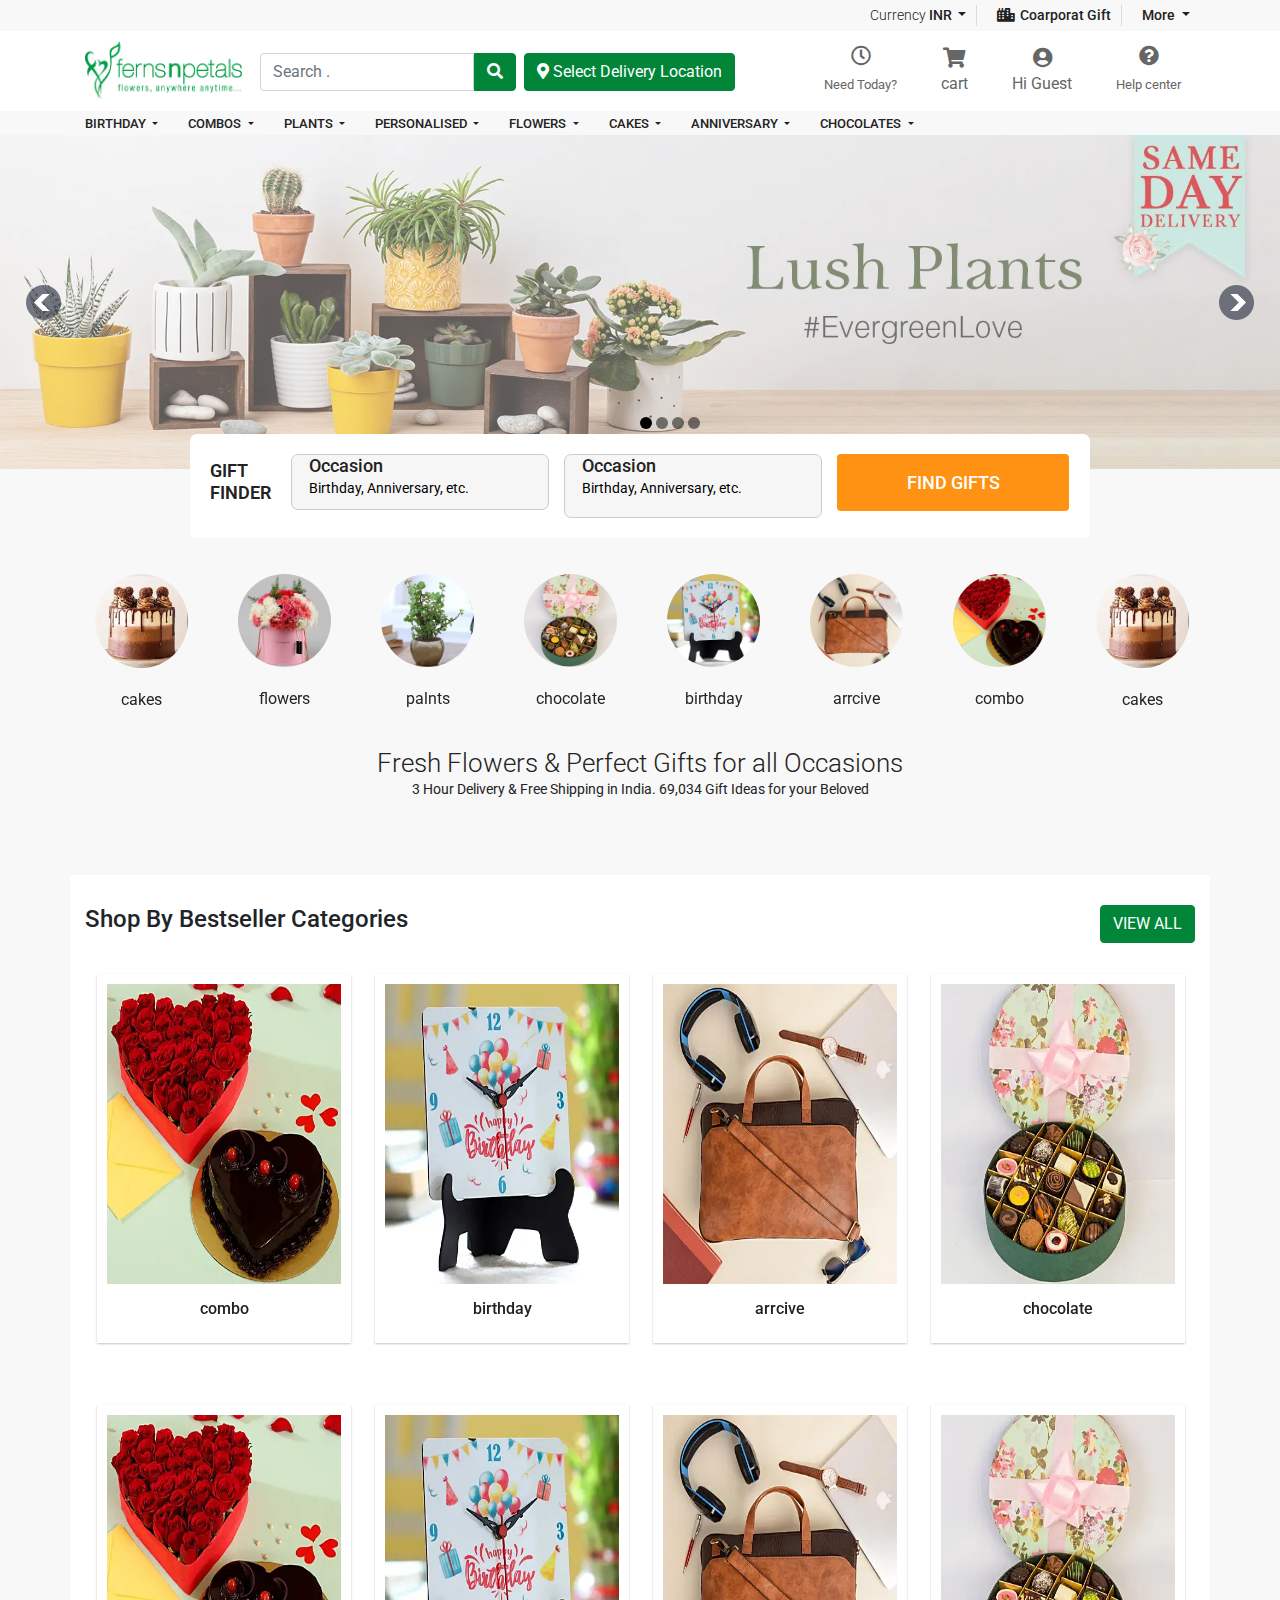
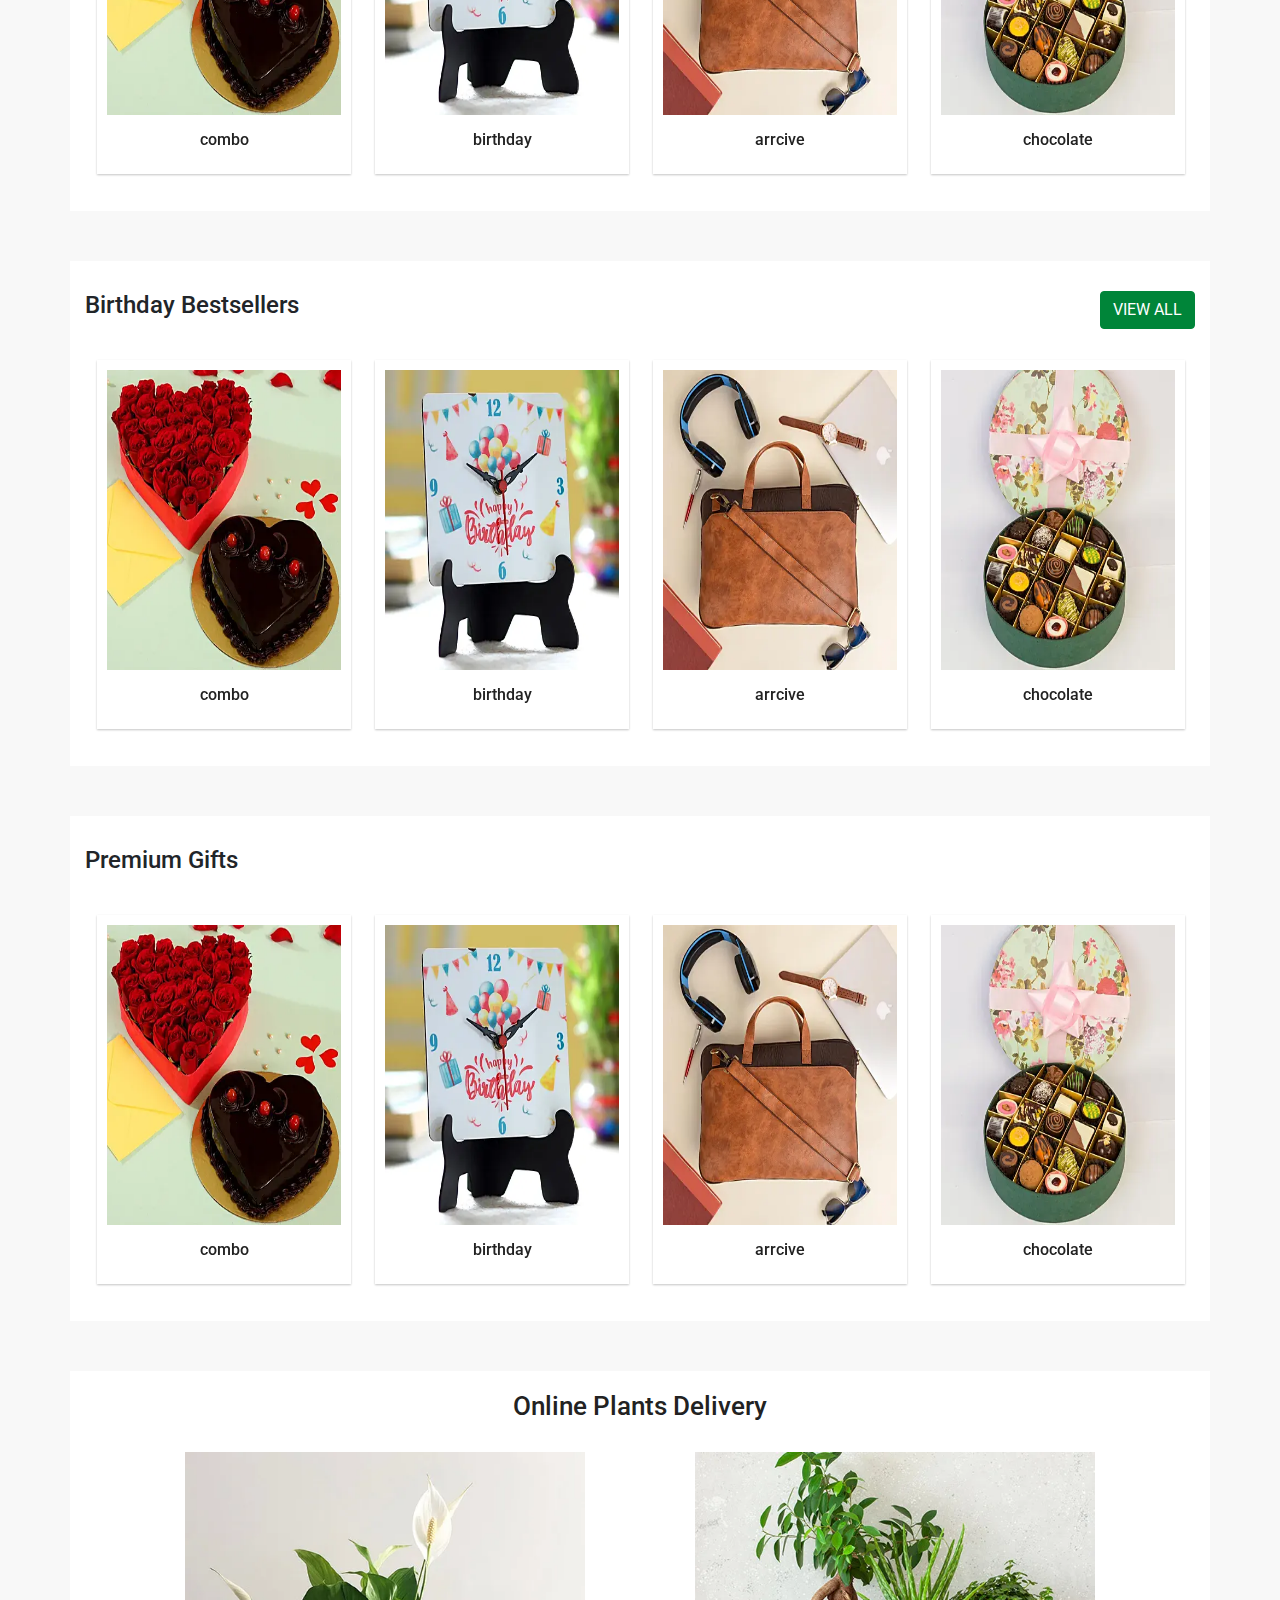
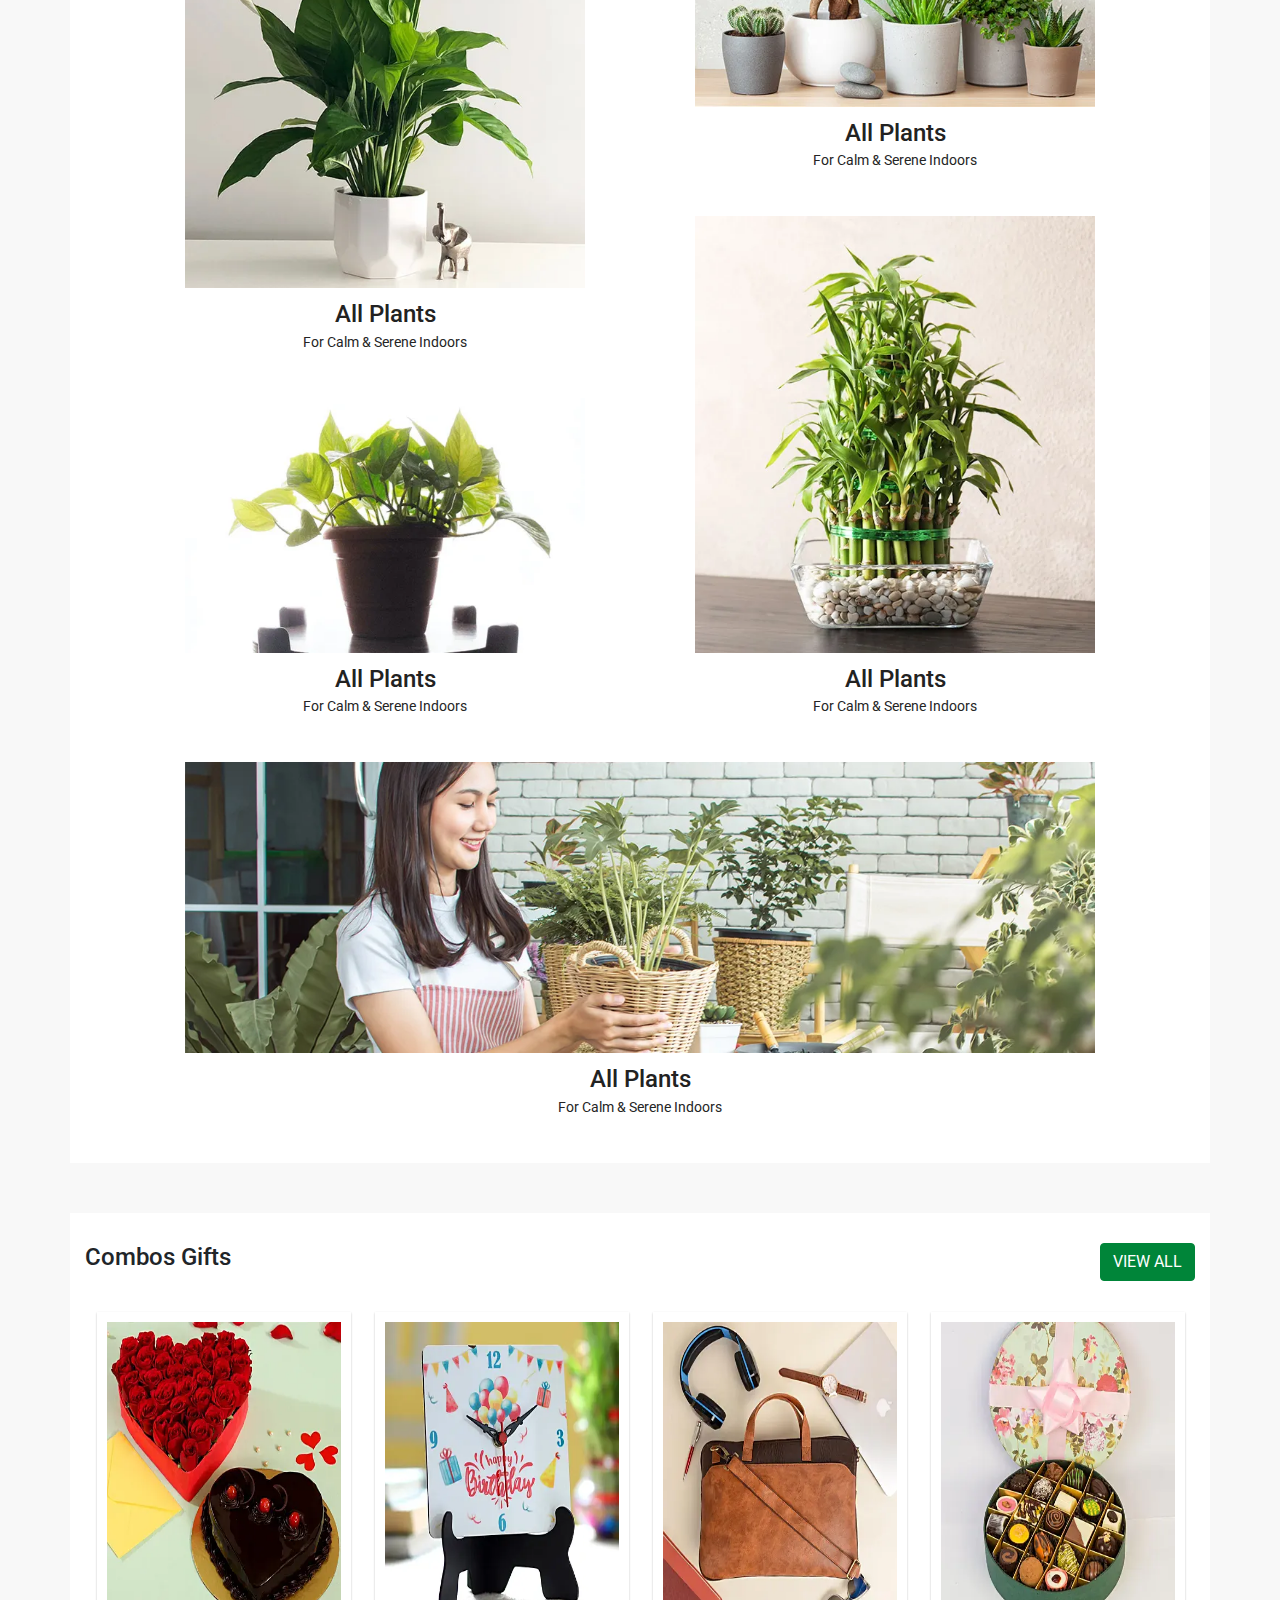
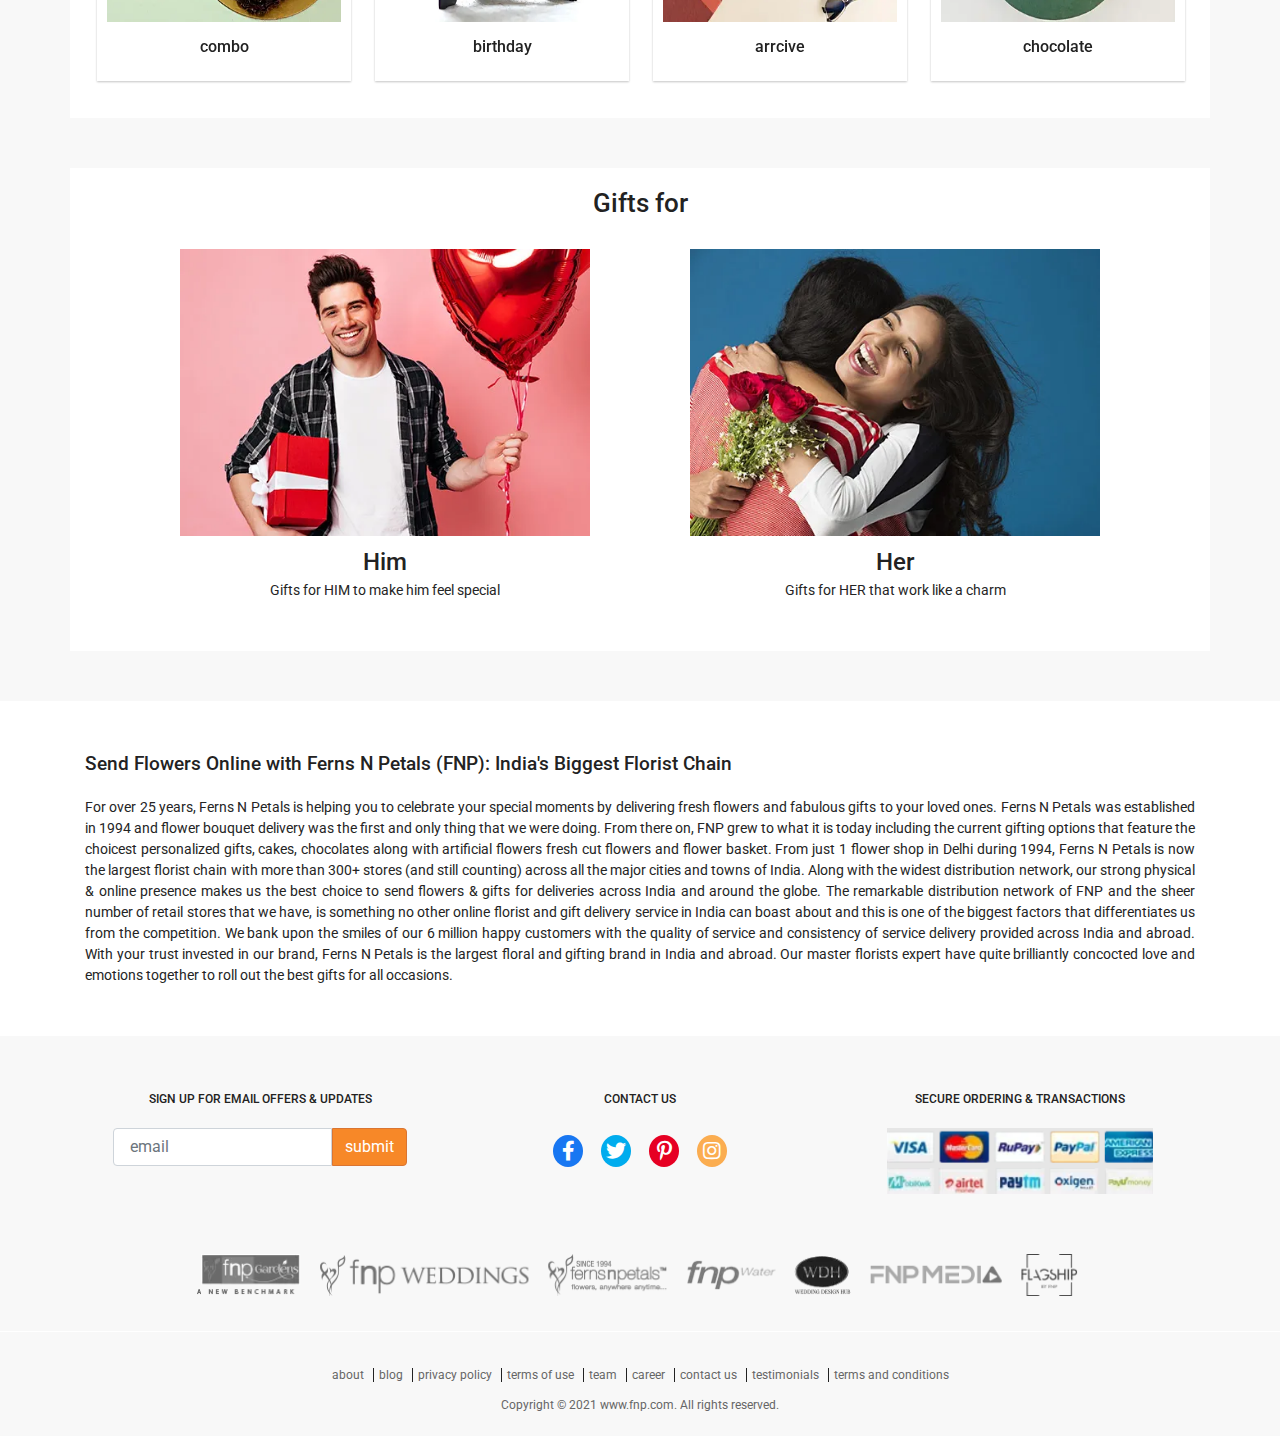
==== commit 555d7e20: "click to hover alider animation updated" ====
--- a/index.html
+++ b/index.html
@@ -97,11 +97,11 @@
                             <p>Hi Guest</p>
                           </a></li> -->
                           <li class="nav-item dropdown">
-                            <a href="#" class="" id="navbarDropdown" role="button" data-toggle="dropdown" aria-haspopup="true" aria-expanded="false">
+                            <a href="#" class="" id="navbarDropdown" role="button" aria-haspopup="true" aria-expanded="false">
                               <i class="fas fa-shopping-cart"></i>
                               <br>cart
                             </a>
-                            <div class="dropdown-menu menu-cart" aria-labelledby="navbarDropdown">
+                            <div class=" menu-cart" aria-labelledby="navbarDropdown">
                               <p class="gauest-c">
                                  <span class=" user-float"> My Cart(1)</span> <a class="login" href="#">login</a>
                                 <div class="clr"></div>
@@ -125,12 +125,12 @@
                               <a class="checkout" href="#">PROCEED TO CHECKOUT</a>
                             </div>
                           </li>
-                          <li class="nav-item dropdown">
-                            <a href="#" class="" id="navbarDropdown" role="button" data-toggle="dropdown" aria-haspopup="true" aria-expanded="false">
+                          <li class="nav-item">
+                            <a href="#" class="" id="navbarDropdown" aria-expanded="false">
                               <i class="fas fa-user-circle"></i>
                               <br>Hi Guest
                             </a>
-                            <div class="dropdown-menu menu-user" aria-labelledby="navbarDropdown">
+                            <div class=" menu-user">
                               <p class="gauest">
                                  <span class=" user-float"><i class="fas fa-user-circle user-float"></i>Hi Guest</span> <a class="login" href="#">login</a>
                                 <div class="clr"></div>
@@ -352,23 +352,37 @@
      <h4>Occasion</h4>
     <select class="" name="" id="">
       <option value="">Birthday, Anniversary, etc.</option>
-      <option value="1">mehedi</option>
-      <option value="2">mehedi</option>
-      <option value="3">mehedi</option>
-      <option value="4">mehedi</option>
-      <option value="5">mehedi</option>
+      <option value="1">Birthday</option>
+      <option value="2">Congratulations</option>
+      <option value="3">Love N Romance</option>
+      <option value="4">Anniversary</option>
+      <option value="5">I Am Sorry</option>
+      <option value="5">Thinking Of You</option>
+      <option value="5">House Warming</option>
+      <option value="5">Thank You</option>
+      <option value="5">Miss You</option>
+      <option value="5">Get Well Soon</option>
+      <option value="5">Sympathy N Funeral</option>
     </select>
    </div>
    <div class="box-item">
+     <label for="">
      <h4>Occasion</h4>
      <select class="" name="" id="">
-     <option value="">Birthday, Anniversary, etc.</option>
-      <option value="1">mehedi</option>
-      <option value="2">mehedi</option>
-      <option value="3">mehedi</option>
-      <option value="4">mehedi</option>
-      <option value="5">mehedi</option>
+      <option value="">Birthday, Anniversary, etc.</option>
+      <option value="1">Birthday</option>
+      <option value="2">Congratulations</option>
+      <option value="3">Love N Romance</option>
+      <option value="4">Anniversary</option>
+      <option value="5">I Am Sorry</option>
+      <option value="5">Thinking Of You</option>
+      <option value="5">House Warming</option>
+      <option value="5">Thank You</option>
+      <option value="5">Miss You</option>
+      <option value="5">Get Well Soon</option>
+      <option value="5">Sympathy N Funeral</option>
     </select>
+  </label>
    </div>
    <button class="btn btn-m"> find gifts</button>
   </form>
--- a/css/style.css
+++ b/css/style.css
@@ -111,7 +111,8 @@
       display: inline-block;
       text-align: center;
       padding-left: 40px;
-      padding-top: 5px; }
+      padding-top: 5px;
+      position: relative; }
       .header-bottom ul li a {
         color: #666; }
         .header-bottom ul li a i {
@@ -124,8 +125,13 @@
         .header-bottom ul li a:hover {
           color: #008539;
           text-decoration: none; }
-      .header-bottom ul li .dropdown-item:hover {
-        color: white; }
+      .header-bottom ul li .dropdown-item {
+        transition: all linear 0.3s 0s;
+        -webkit-transition: all linear 0.3s 0s;
+        -ms-transition: all linear 0.3s 0s;
+        -o-transition: all linear 0.3s 0s; }
+        .header-bottom ul li .dropdown-item:hover {
+          color: white; }
       .header-bottom ul li .gauest {
         padding: 20px;
         background: #333;
@@ -137,6 +143,7 @@
       .header-bottom ul li .gauest-c {
         padding: 20px;
         color: #999;
+        background: #f9f9f9;
         padding-bottom: 45px; }
         .header-bottom ul li .gauest-c i {
           font-size: 20px;
@@ -154,12 +161,38 @@
         color: white; }
         .header-bottom ul li .login:hover {
           color: white; }
+  .header-bottom .menu-cart {
+    position: absolute;
+    top: 60px;
+    opacity: 0;
+    visibility: hidden;
+    z-index: 888;
+    background: #f9f9f9;
+    width: 370px;
+    left: -80% !important;
+    transition: all linear 0.3s 0s;
+    -webkit-transition: all linear 0.3s 0s;
+    -ms-transition: all linear 0.3s 0s;
+    -o-transition: all linear 0.3s 0s; }
   .header-bottom .menu-user {
+    position: absolute;
+    top: 60px;
+    opacity: 0;
+    visibility: hidden;
+    z-index: 888;
+    background: #f9f9f9;
     width: 250px;
-    left: -70% !important; }
-  .header-bottom .menu-cart {
-    width: 370px;
-    left: -80% !important; }
+    left: -70% !important;
+    transition: all linear 0.3s 0s;
+    -webkit-transition: all linear 0.3s 0s;
+    -ms-transition: all linear 0.3s 0s;
+    -o-transition: all linear 0.3s 0s; }
+  .header-bottom .nav-item:hover .menu-cart {
+    opacity: 1;
+    visibility: visible; }
+  .header-bottom .nav-item:hover .menu-user {
+    opacity: 1;
+    visibility: visible; }
   .header-bottom .cart {
     padding: 14px;
     background: #f9f9f9; }
@@ -318,7 +351,15 @@
   padding-top: 85px; }
   #slic-category .slider-main .slider-item {
     padding: 20px 25px;
-    text-align: center; }
+    text-align: center;
+    transition: all linear 0.3s 0s;
+    -webkit-transition: all linear 0.3s 0s;
+    -ms-transition: all linear 0.3s 0s;
+    -o-transition: all linear 0.3s 0s; }
+    #slic-category .slider-main .slider-item:hover {
+      box-shadow: 1px 1px 10px 0px #999;
+      transform: scale(1.1);
+      border-radius: 10%; }
     #slic-category .slider-main .slider-item img {
       width: 100%;
       display: inline-block;
--- a/css/responsive.css
+++ b/css/responsive.css
@@ -158,7 +158,8 @@
         padding: 7px;
     }
     #nav .navbar .navbar-nav .nav-item{
-        text-align: center;
+        text-align: left;
+        padding-left: 30px;
     }
     #nav .navbar .navbar-nav {
         padding-bottom: 35px;
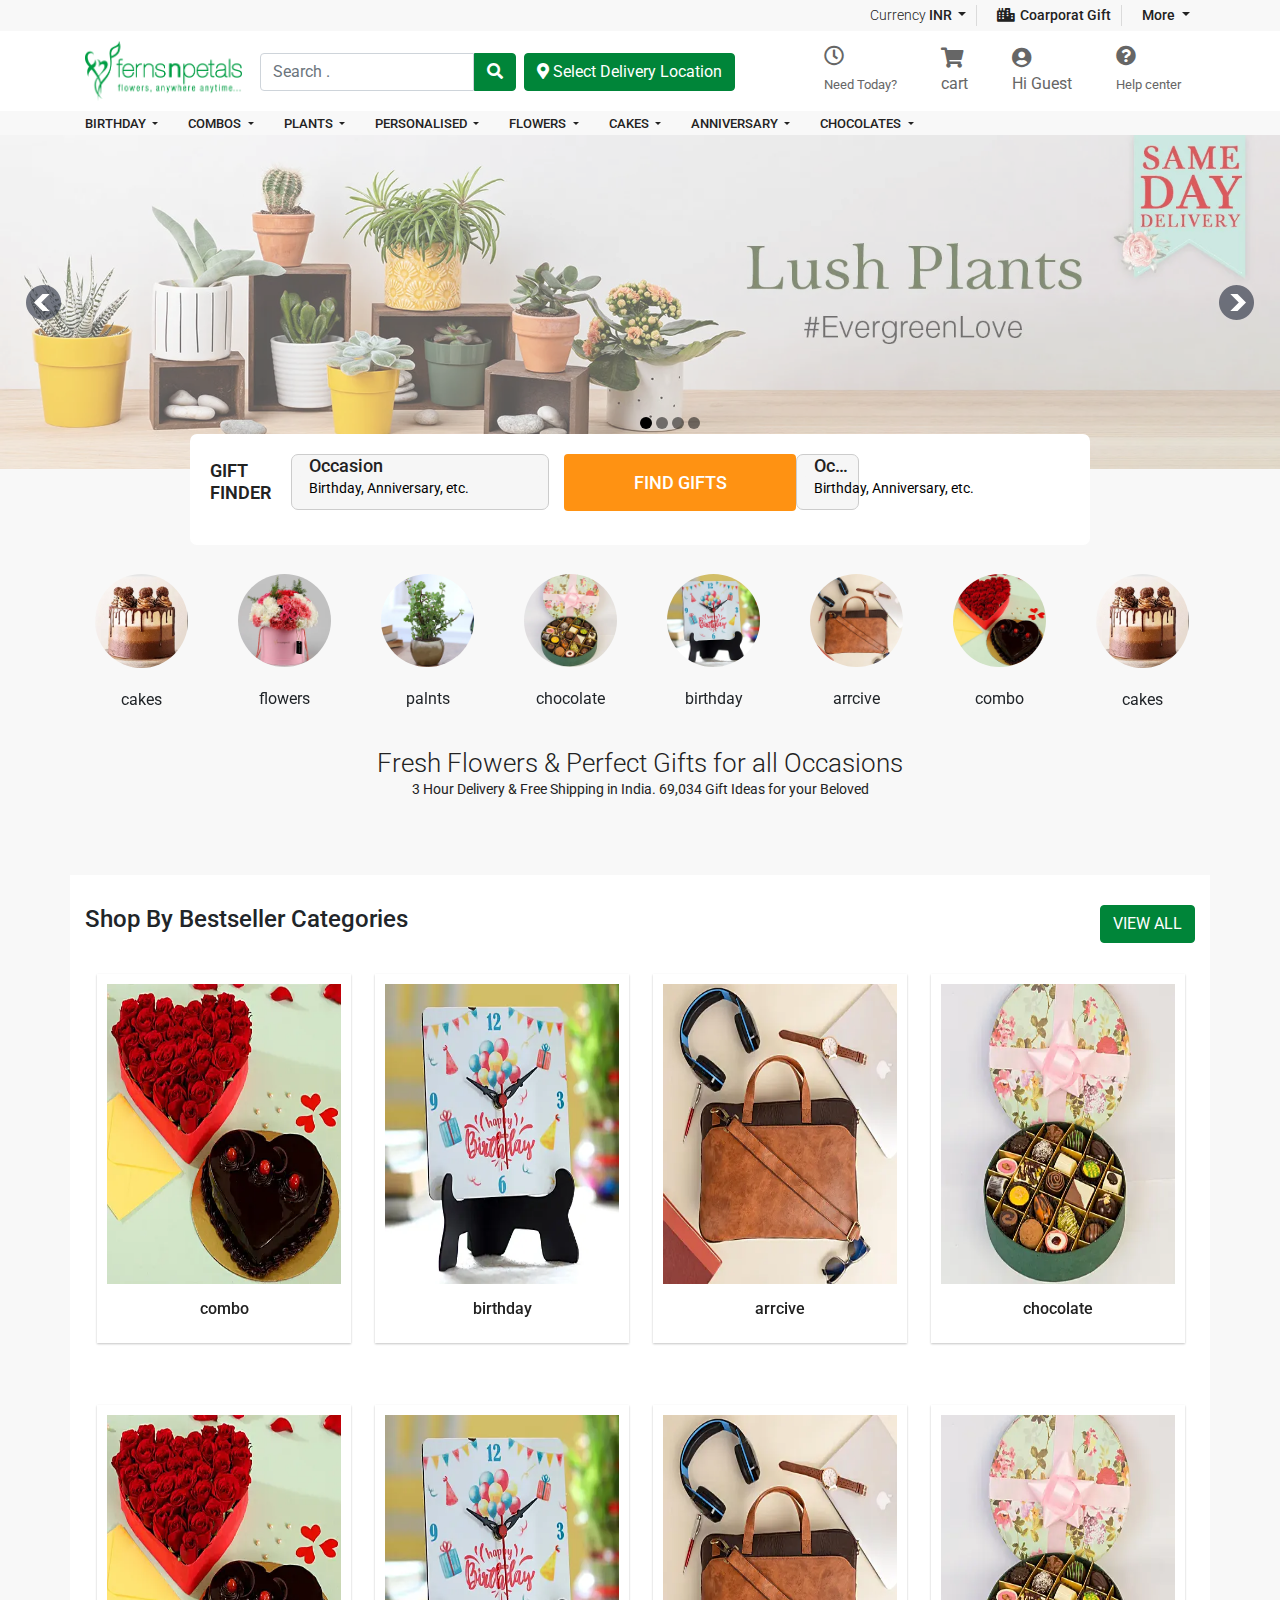
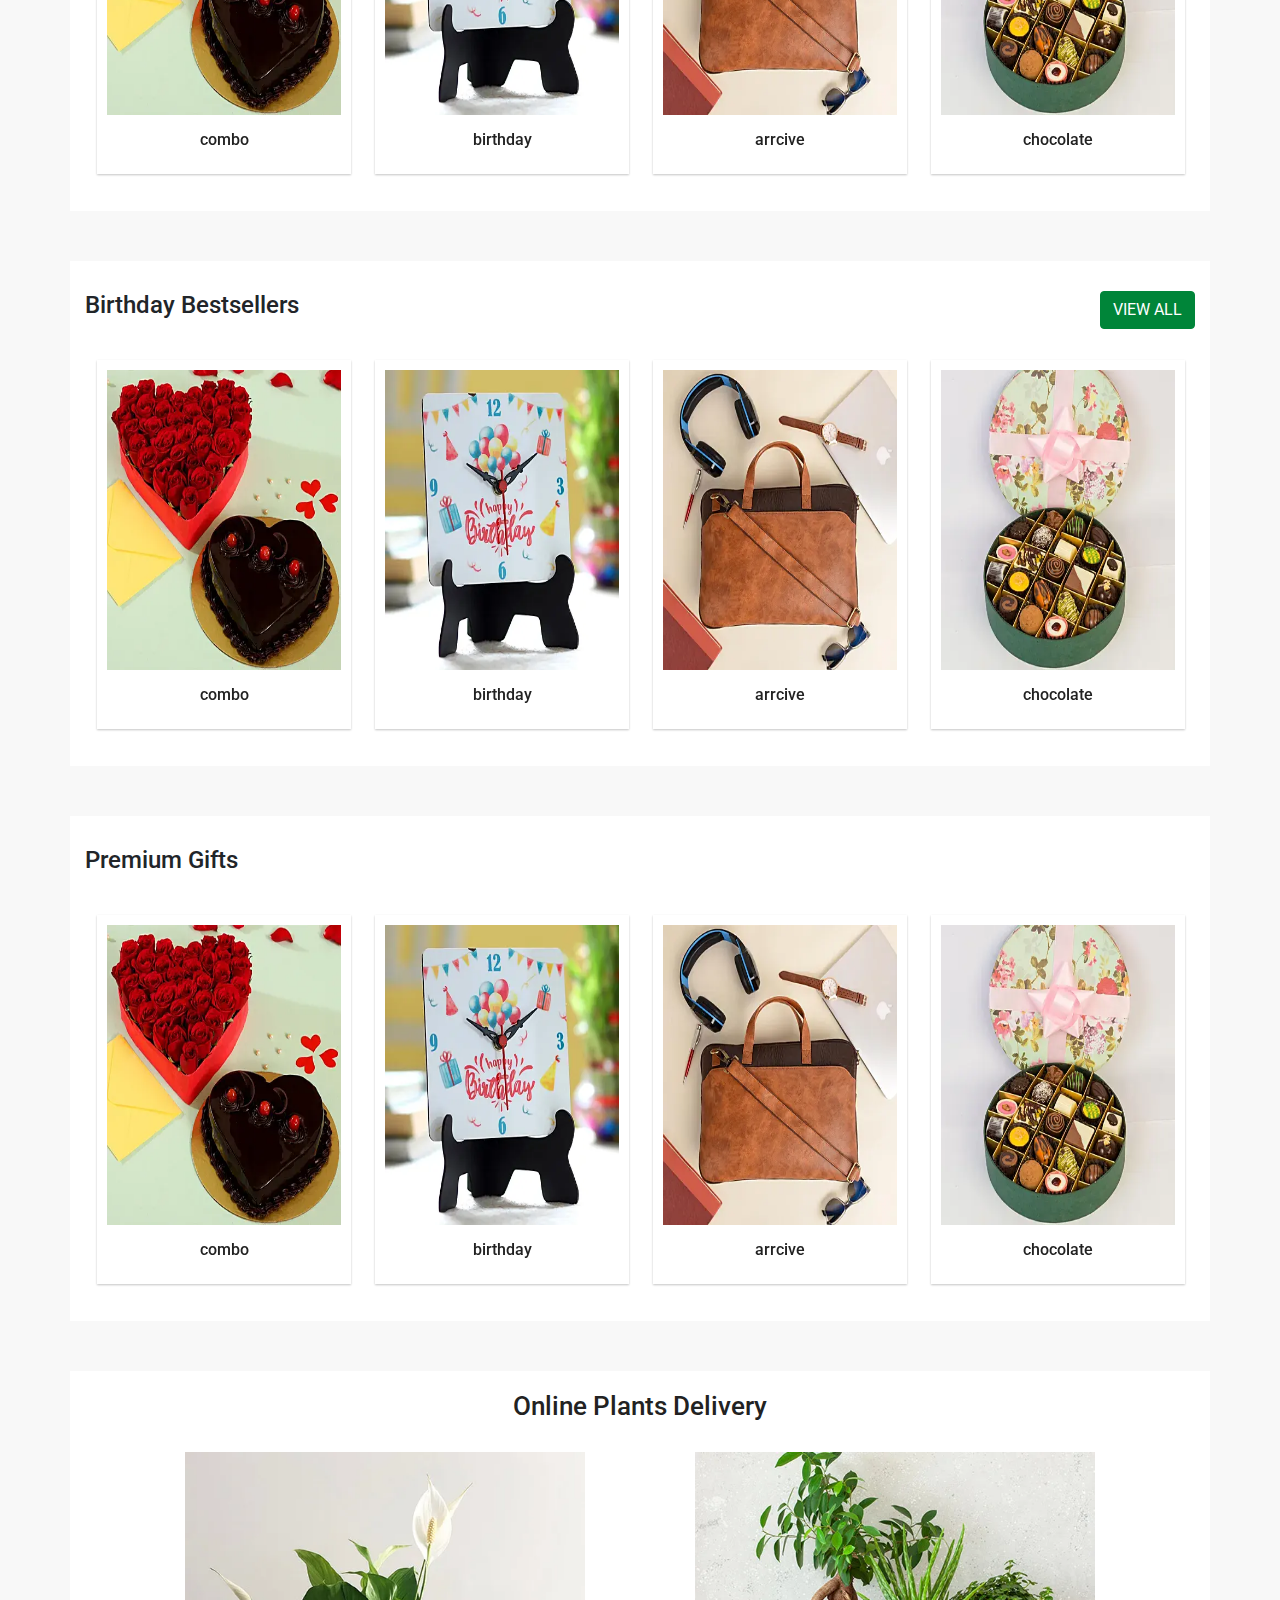
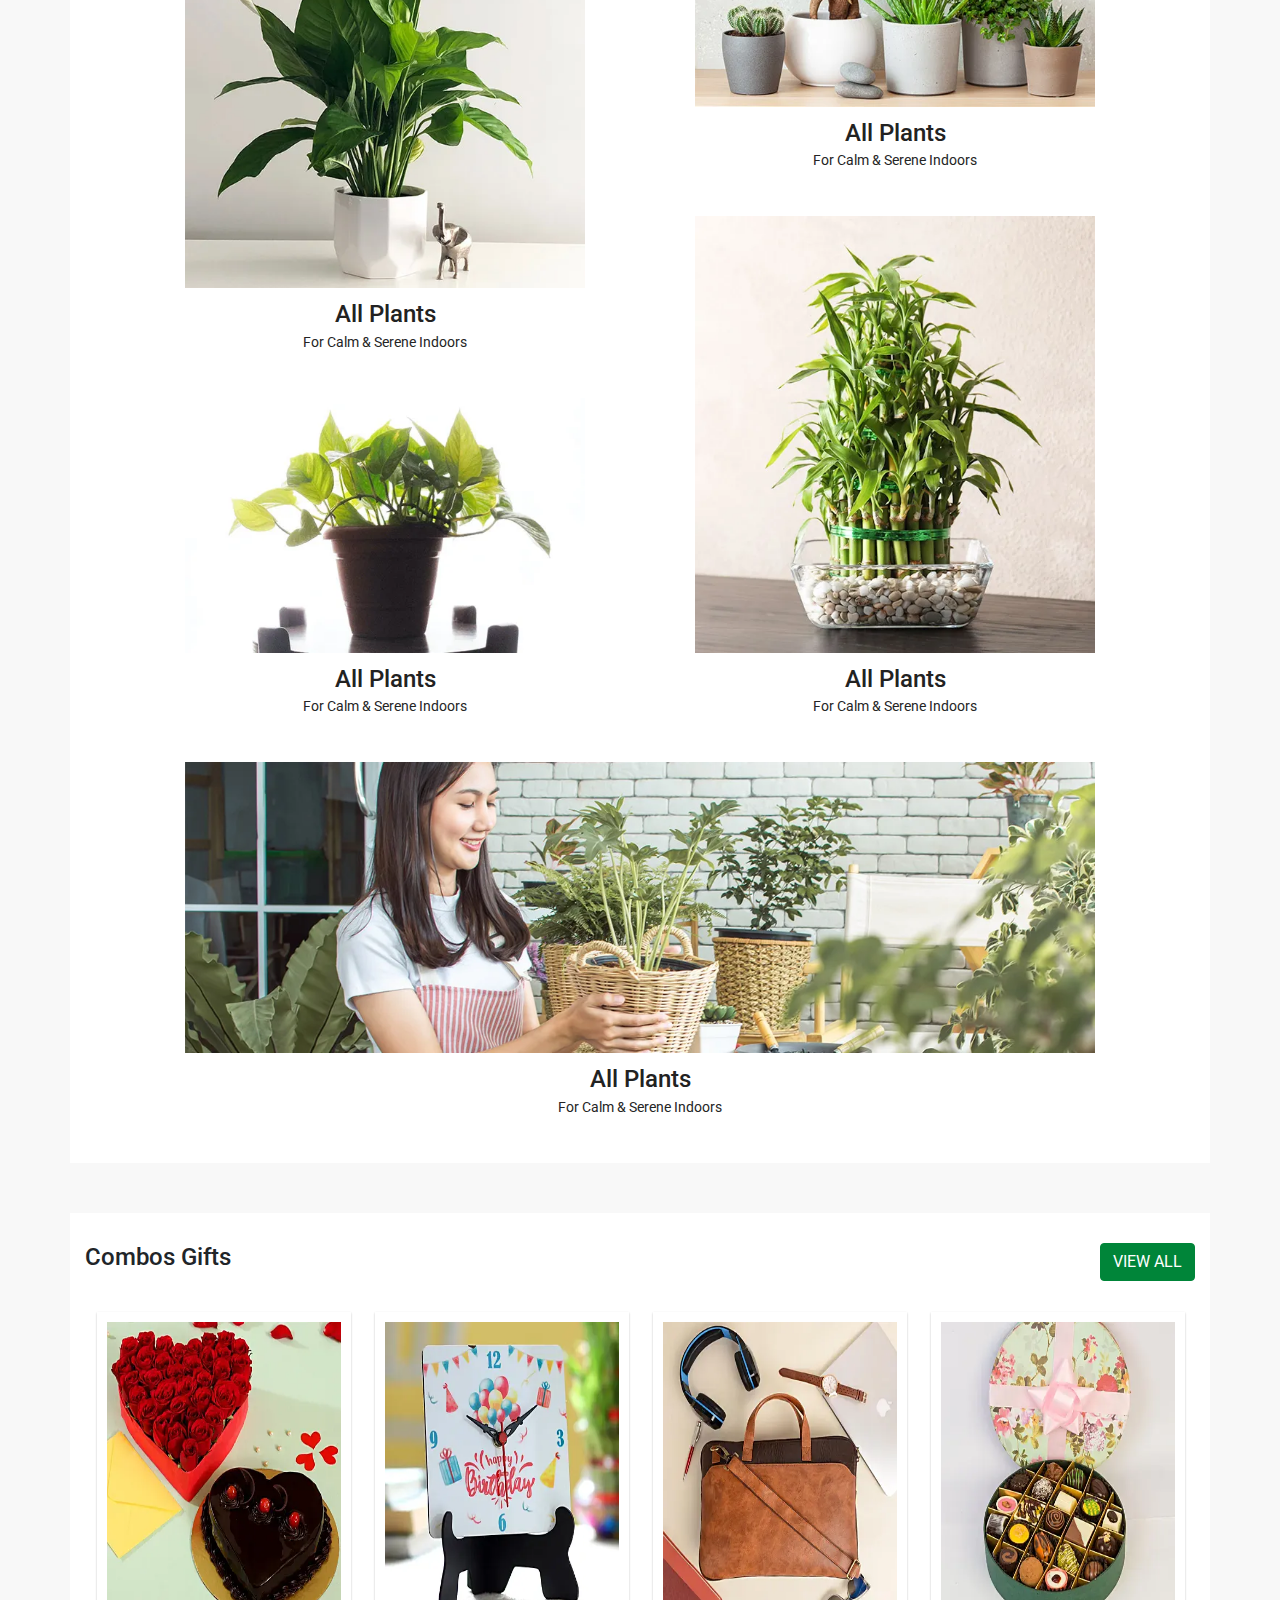
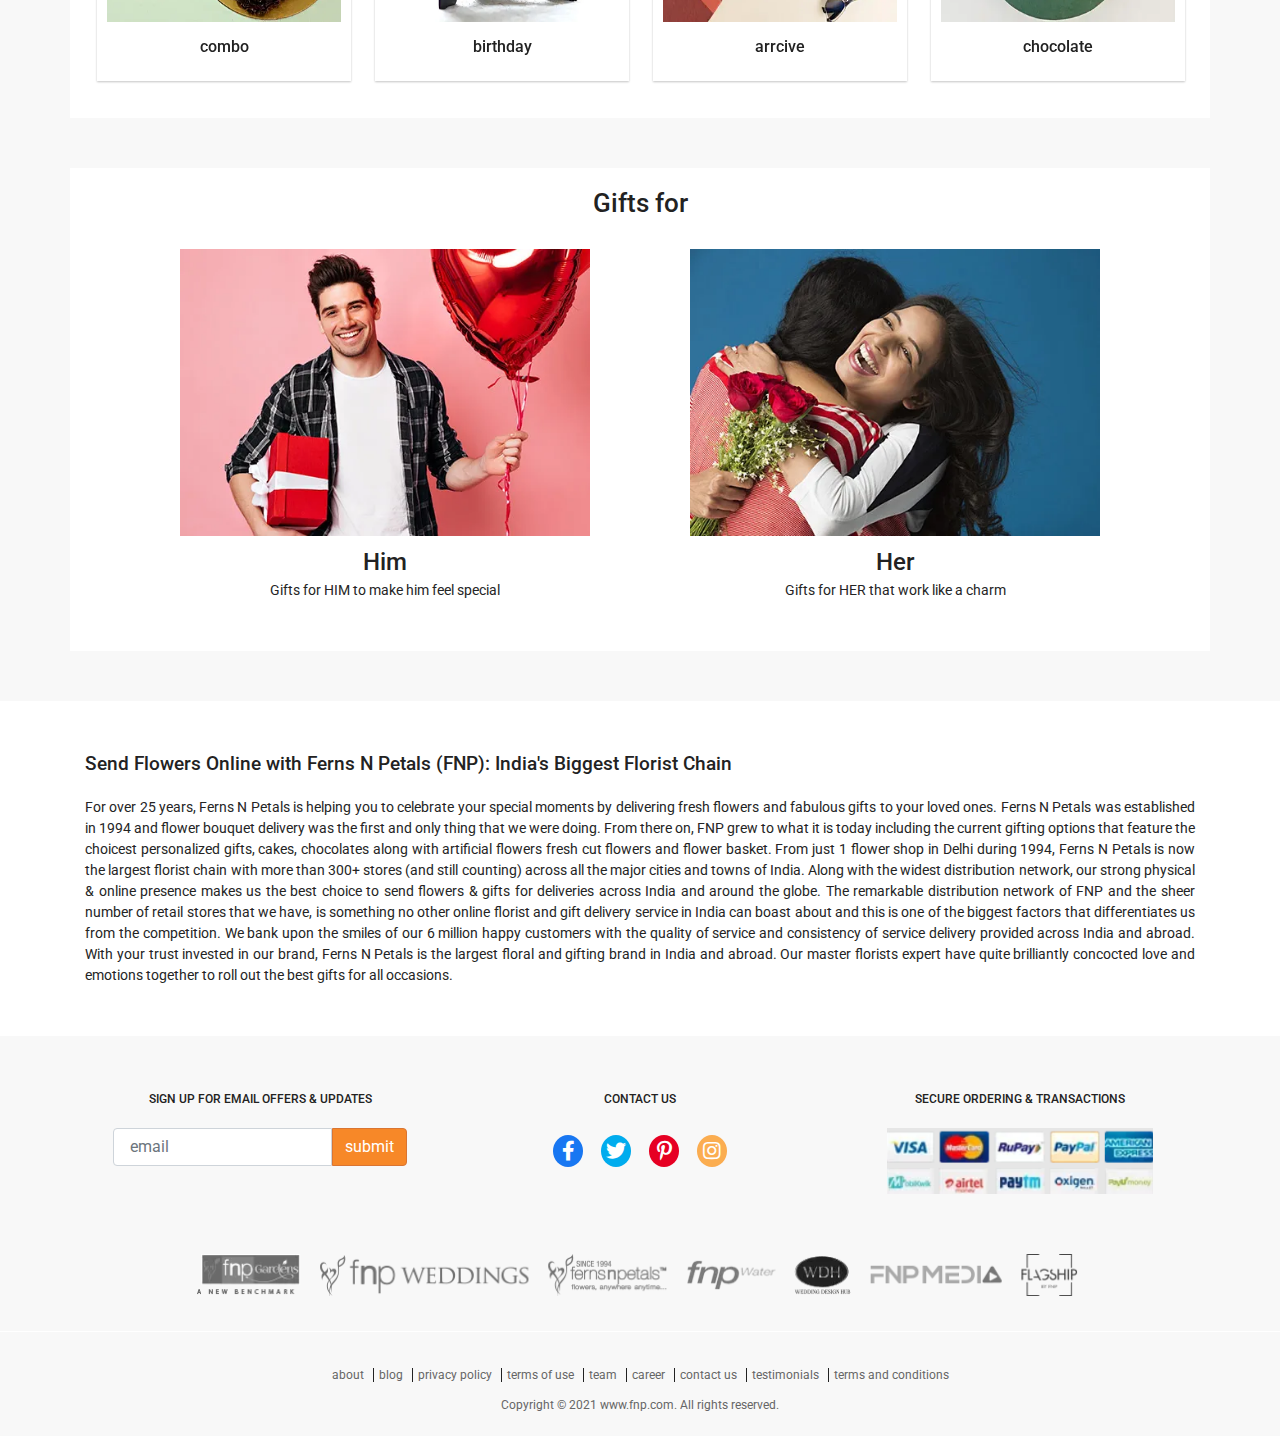
==== commit ac34e58c: "guest updated" ====
--- a/index.html
+++ b/index.html
@@ -365,8 +365,9 @@
       <option value="5">Sympathy N Funeral</option>
     </select>
    </div>
+   <label for="">
    <div class="box-item">
-     <label for="">
+     
      <h4>Occasion</h4>
      <select class="" name="" id="">
       <option value="">Birthday, Anniversary, etc.</option>
@@ -382,8 +383,9 @@
       <option value="5">Get Well Soon</option>
       <option value="5">Sympathy N Funeral</option>
     </select>
+ 
+   </div>
   </label>
-   </div>
    <button class="btn btn-m"> find gifts</button>
   </form>
   </div>
--- a/css/style.css
+++ b/css/style.css
@@ -109,7 +109,7 @@
     text-align: right; }
     .header-bottom ul li {
       display: inline-block;
-      text-align: center;
+      text-align: left;
       padding-left: 40px;
       padding-top: 5px;
       position: relative; }
@@ -179,7 +179,7 @@
     top: 60px;
     opacity: 0;
     visibility: hidden;
-    z-index: 888;
+    z-index: 999;
     background: #f9f9f9;
     width: 250px;
     left: -70% !important;
@@ -206,7 +206,8 @@
         width: 100px; }
     .header-bottom .cart .img-content {
       float: right;
-      width: 65%; }
+      width: 65%;
+      text-align: left; }
       .header-bottom .cart .img-content a {
         font-weight: 500;
         font-size: 17px;
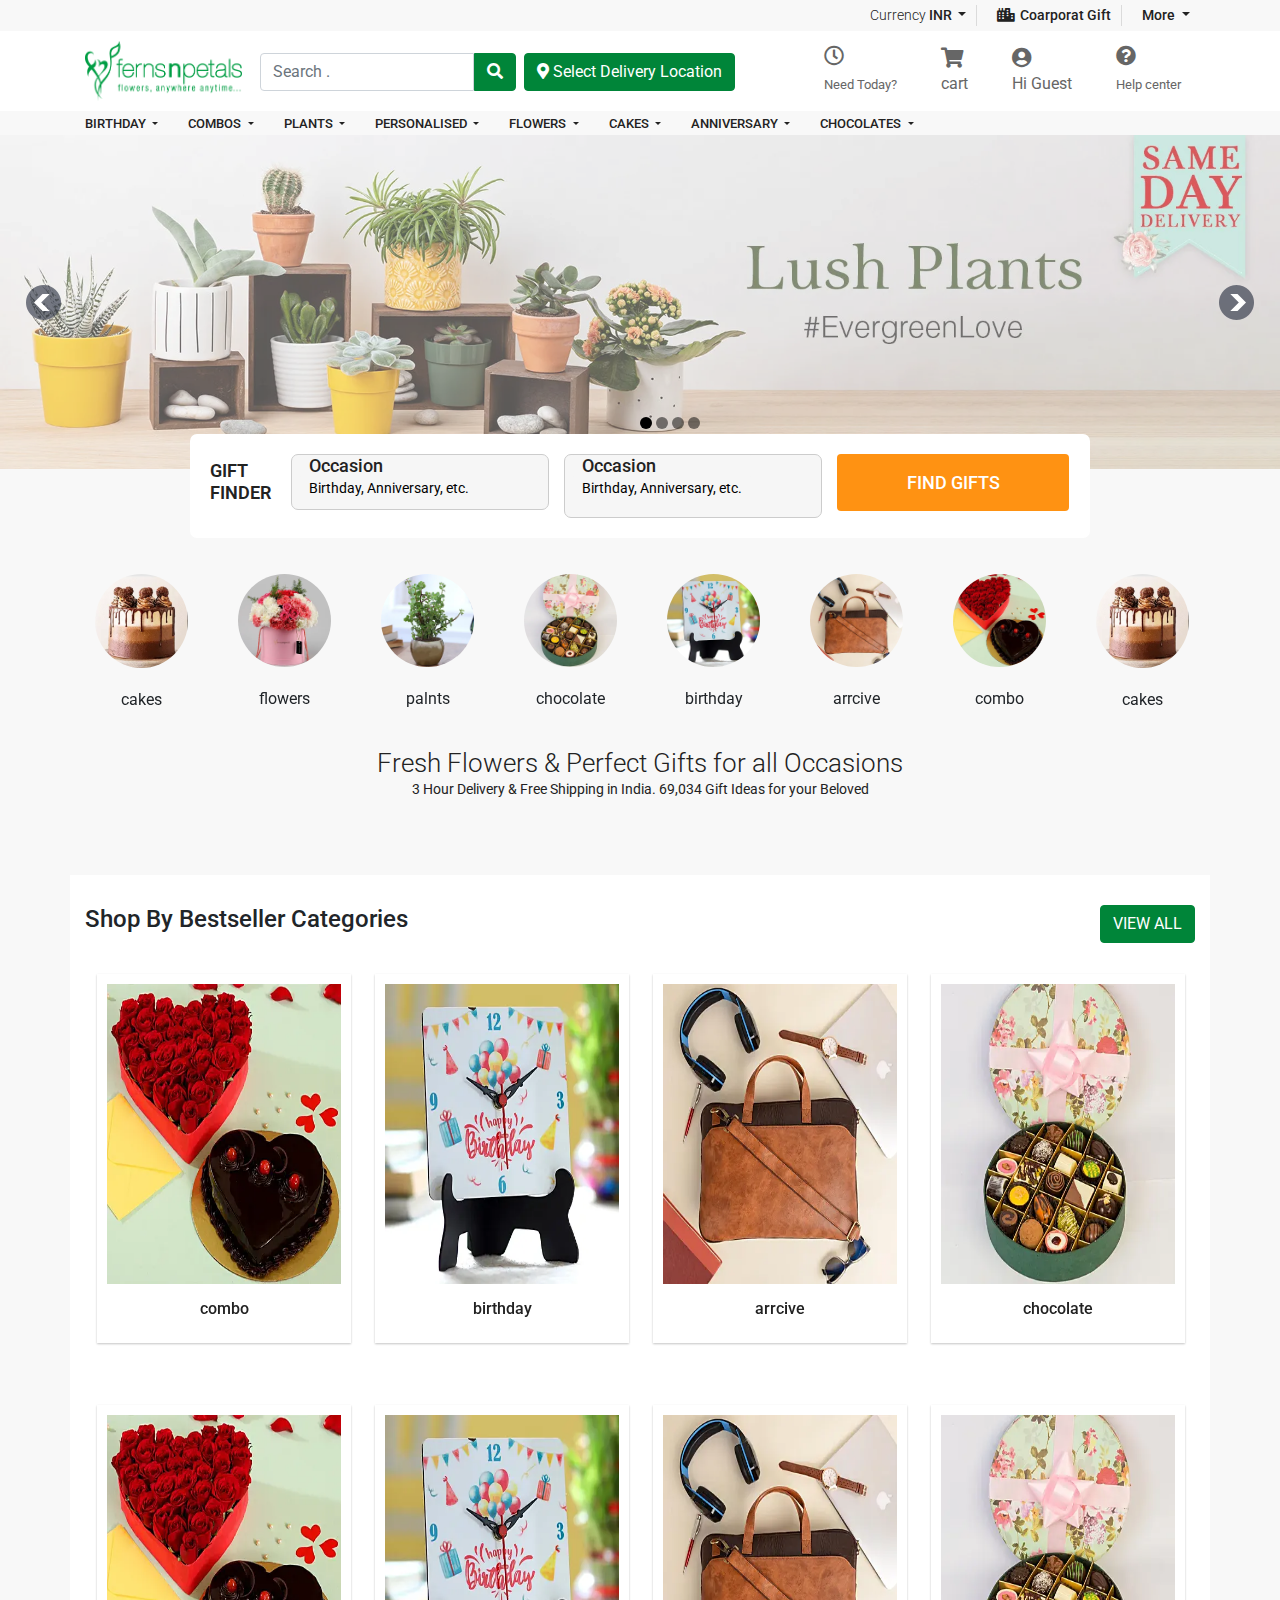
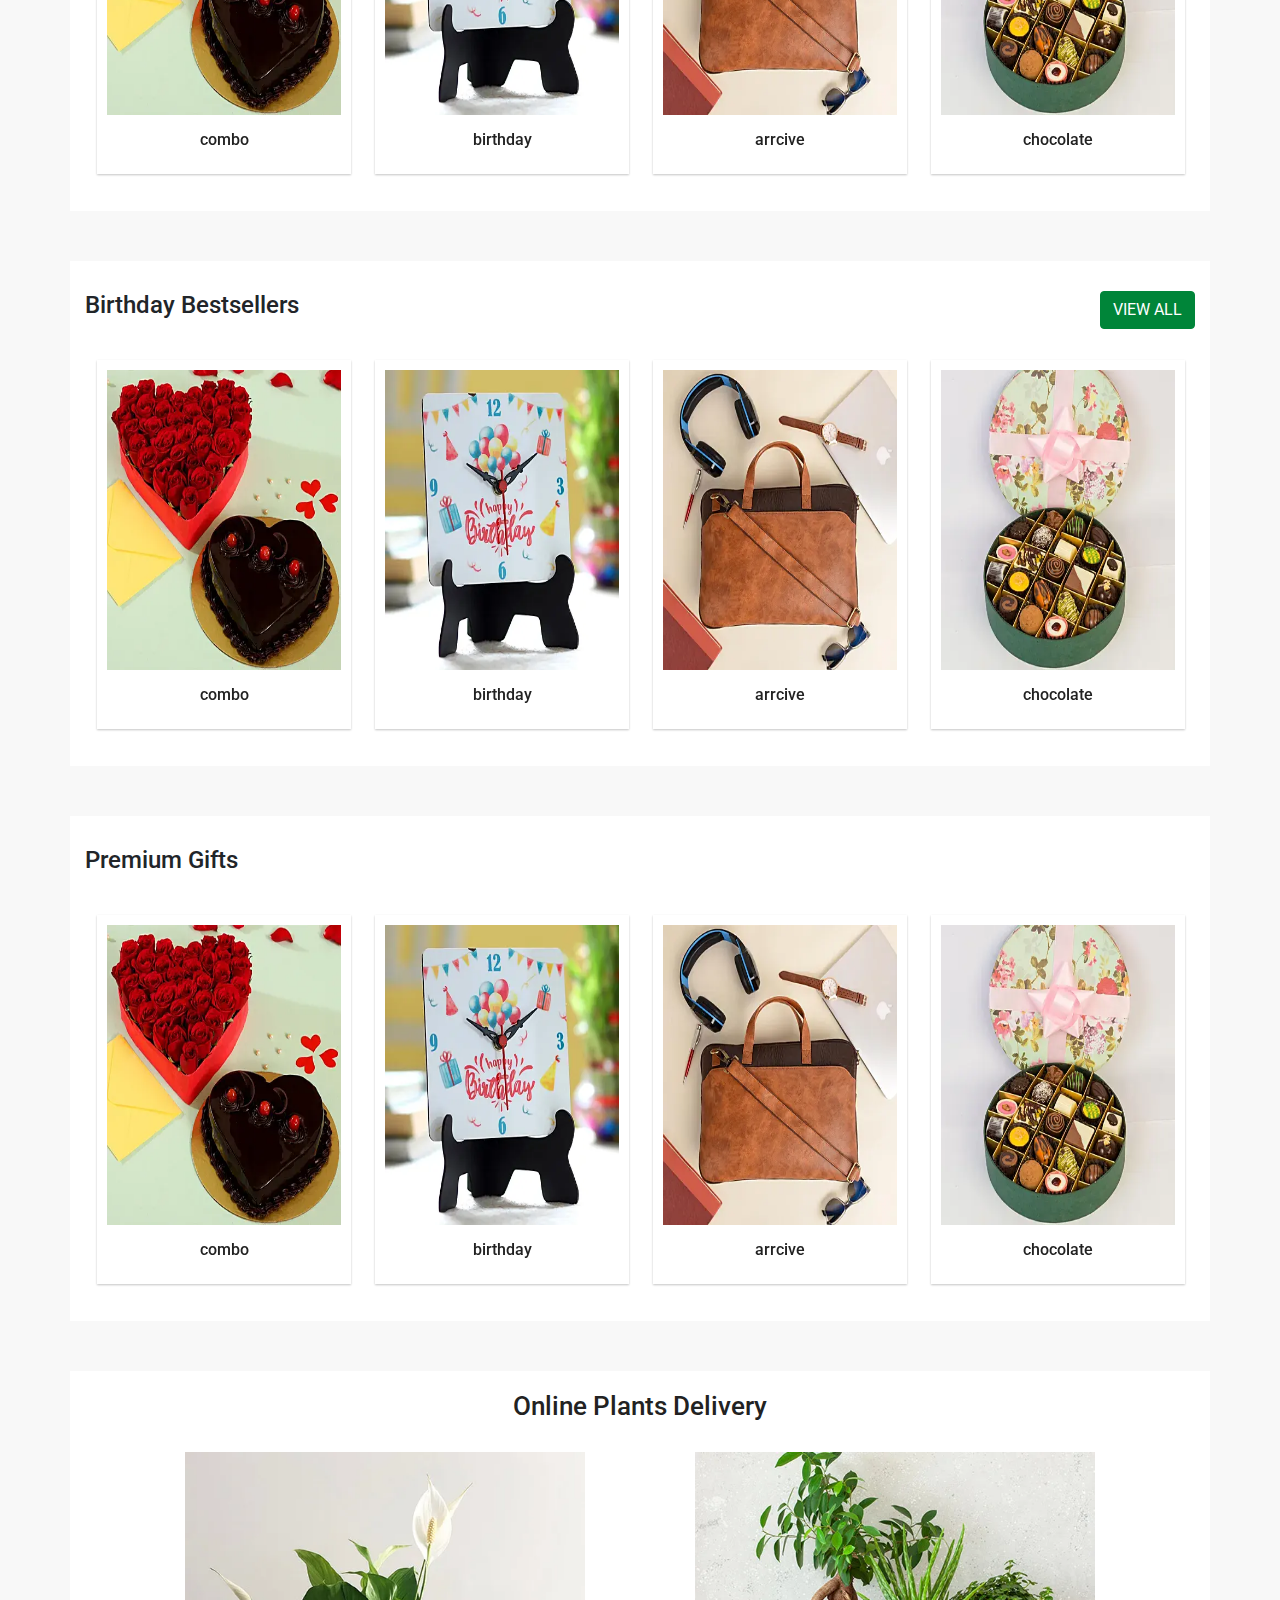
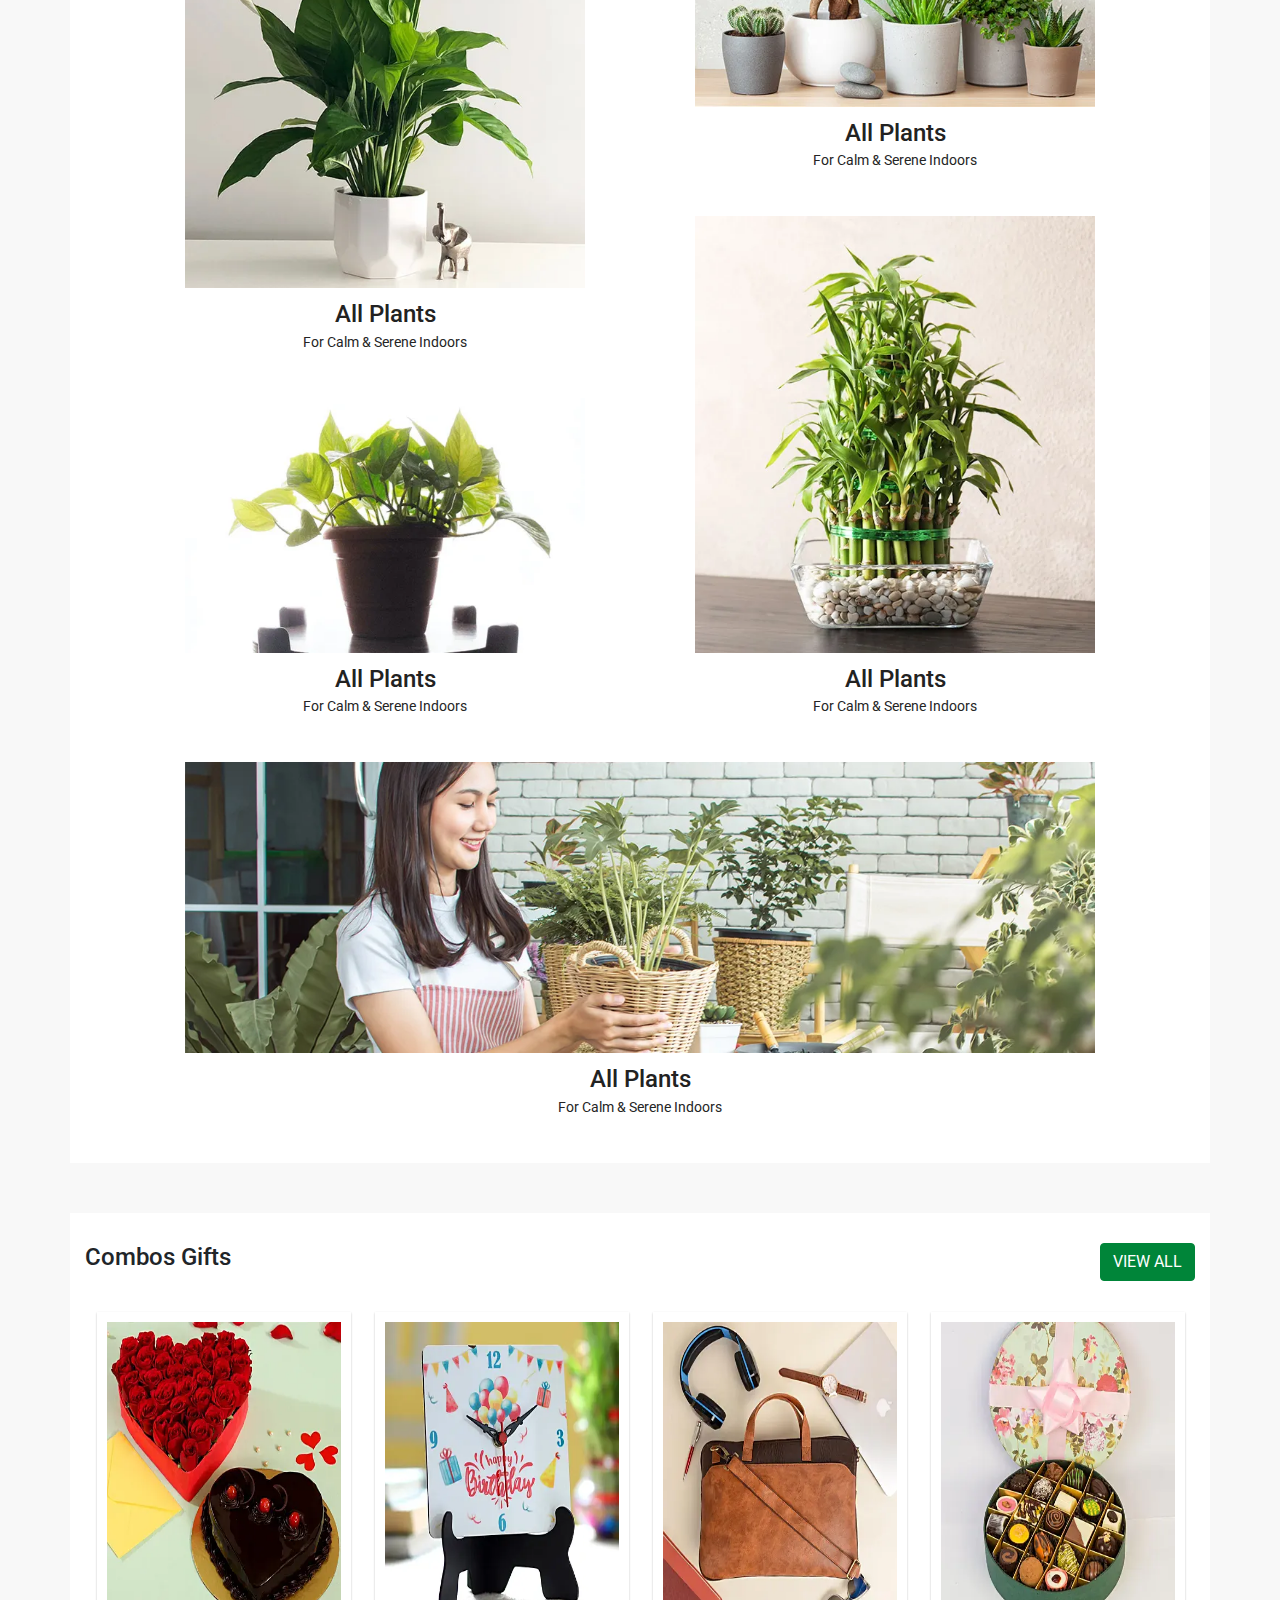
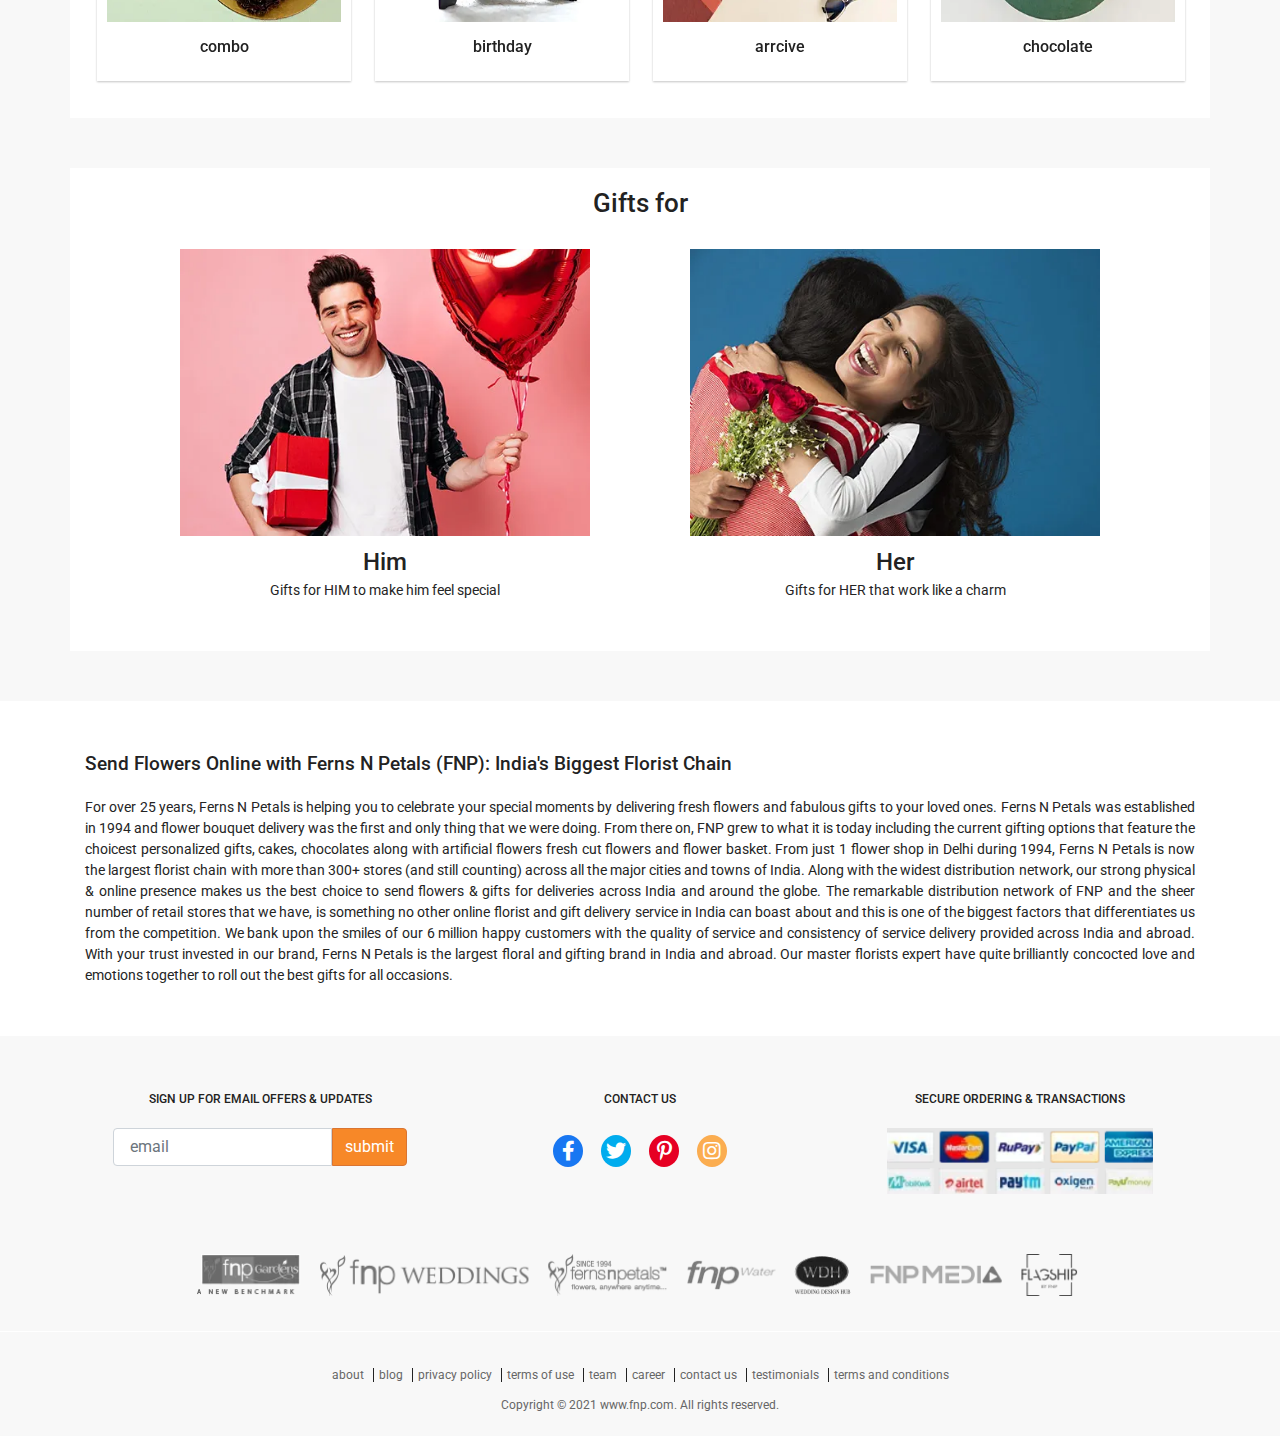
==== commit 9d023b06: "finder updated" ====
--- a/index.html
+++ b/index.html
@@ -365,9 +365,9 @@
       <option value="5">Sympathy N Funeral</option>
     </select>
    </div>
-   <label for="">
    <div class="box-item">
      
+   <label for="">
      <h4>Occasion</h4>
      <select class="" name="" id="">
       <option value="">Birthday, Anniversary, etc.</option>
@@ -383,9 +383,9 @@
       <option value="5">Get Well Soon</option>
       <option value="5">Sympathy N Funeral</option>
     </select>
- 
+  </label>
    </div>
-  </label>
+  
    <button class="btn btn-m"> find gifts</button>
   </form>
   </div>
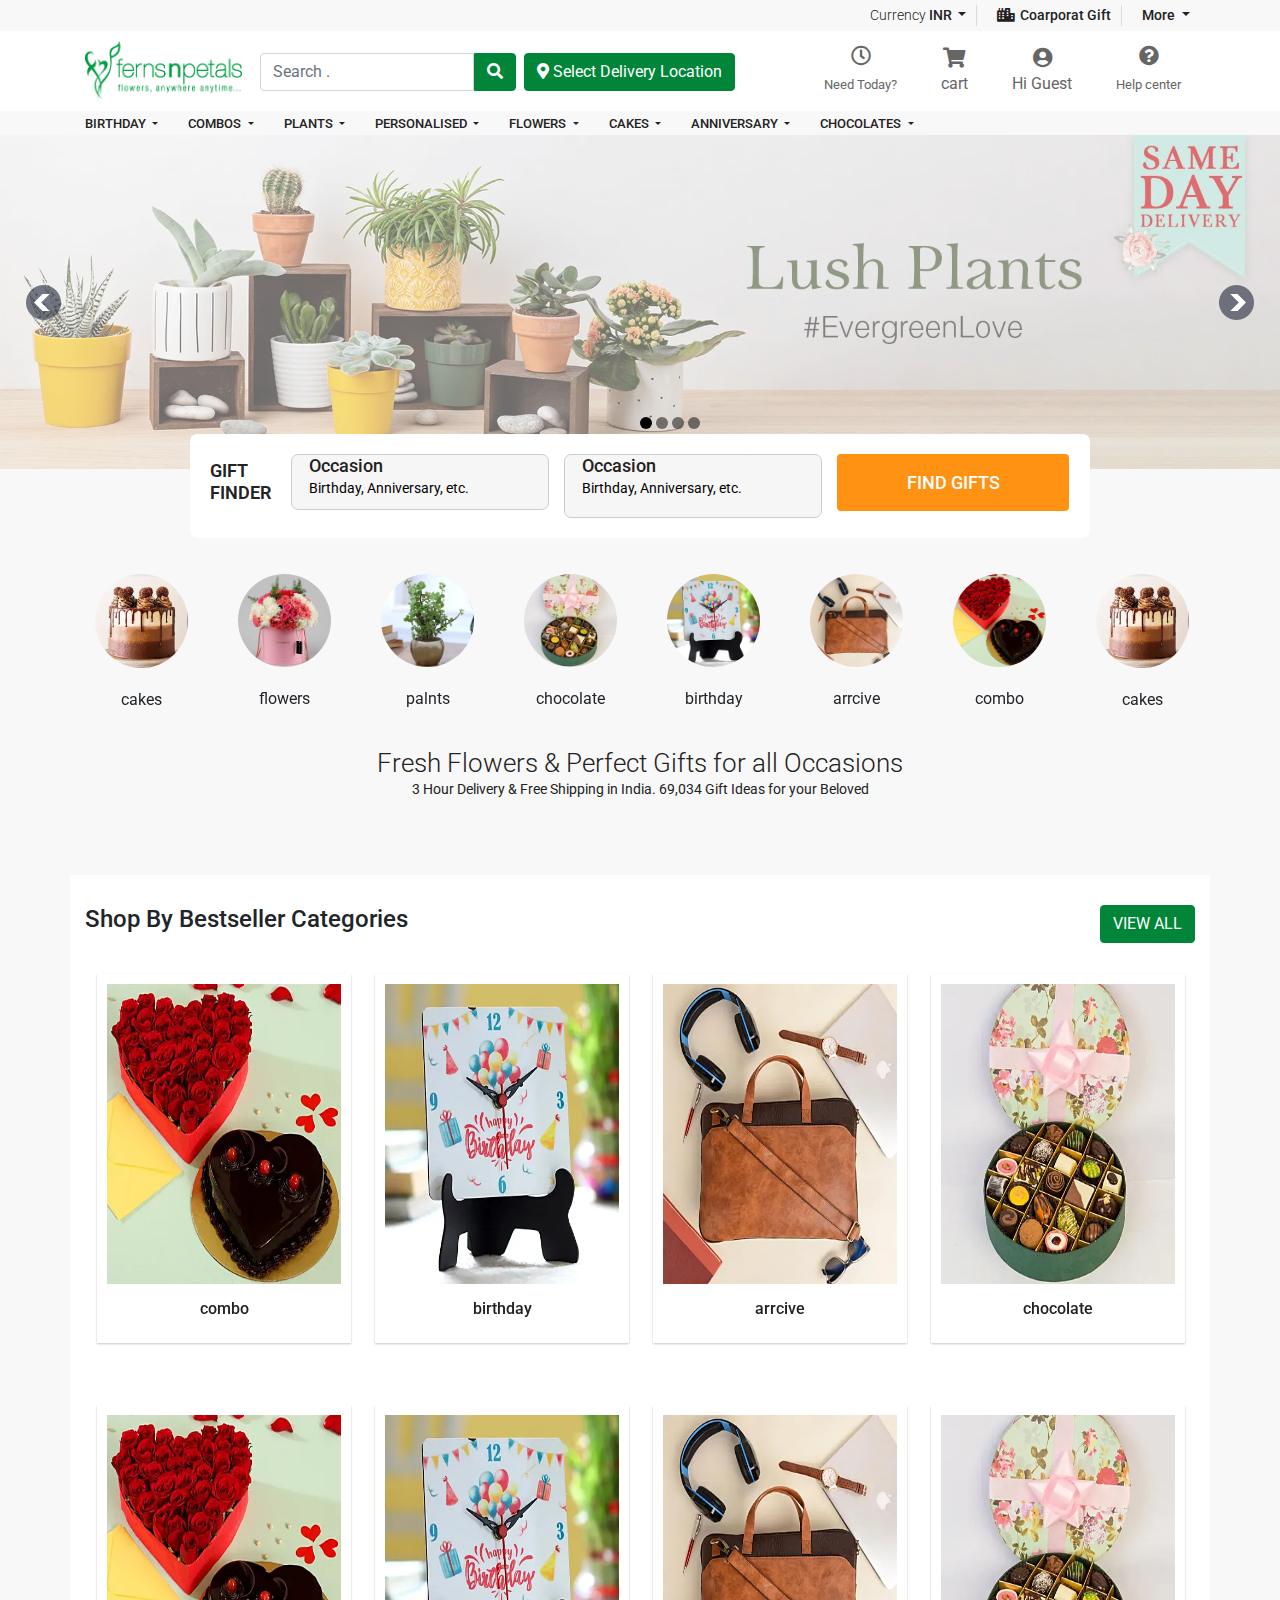
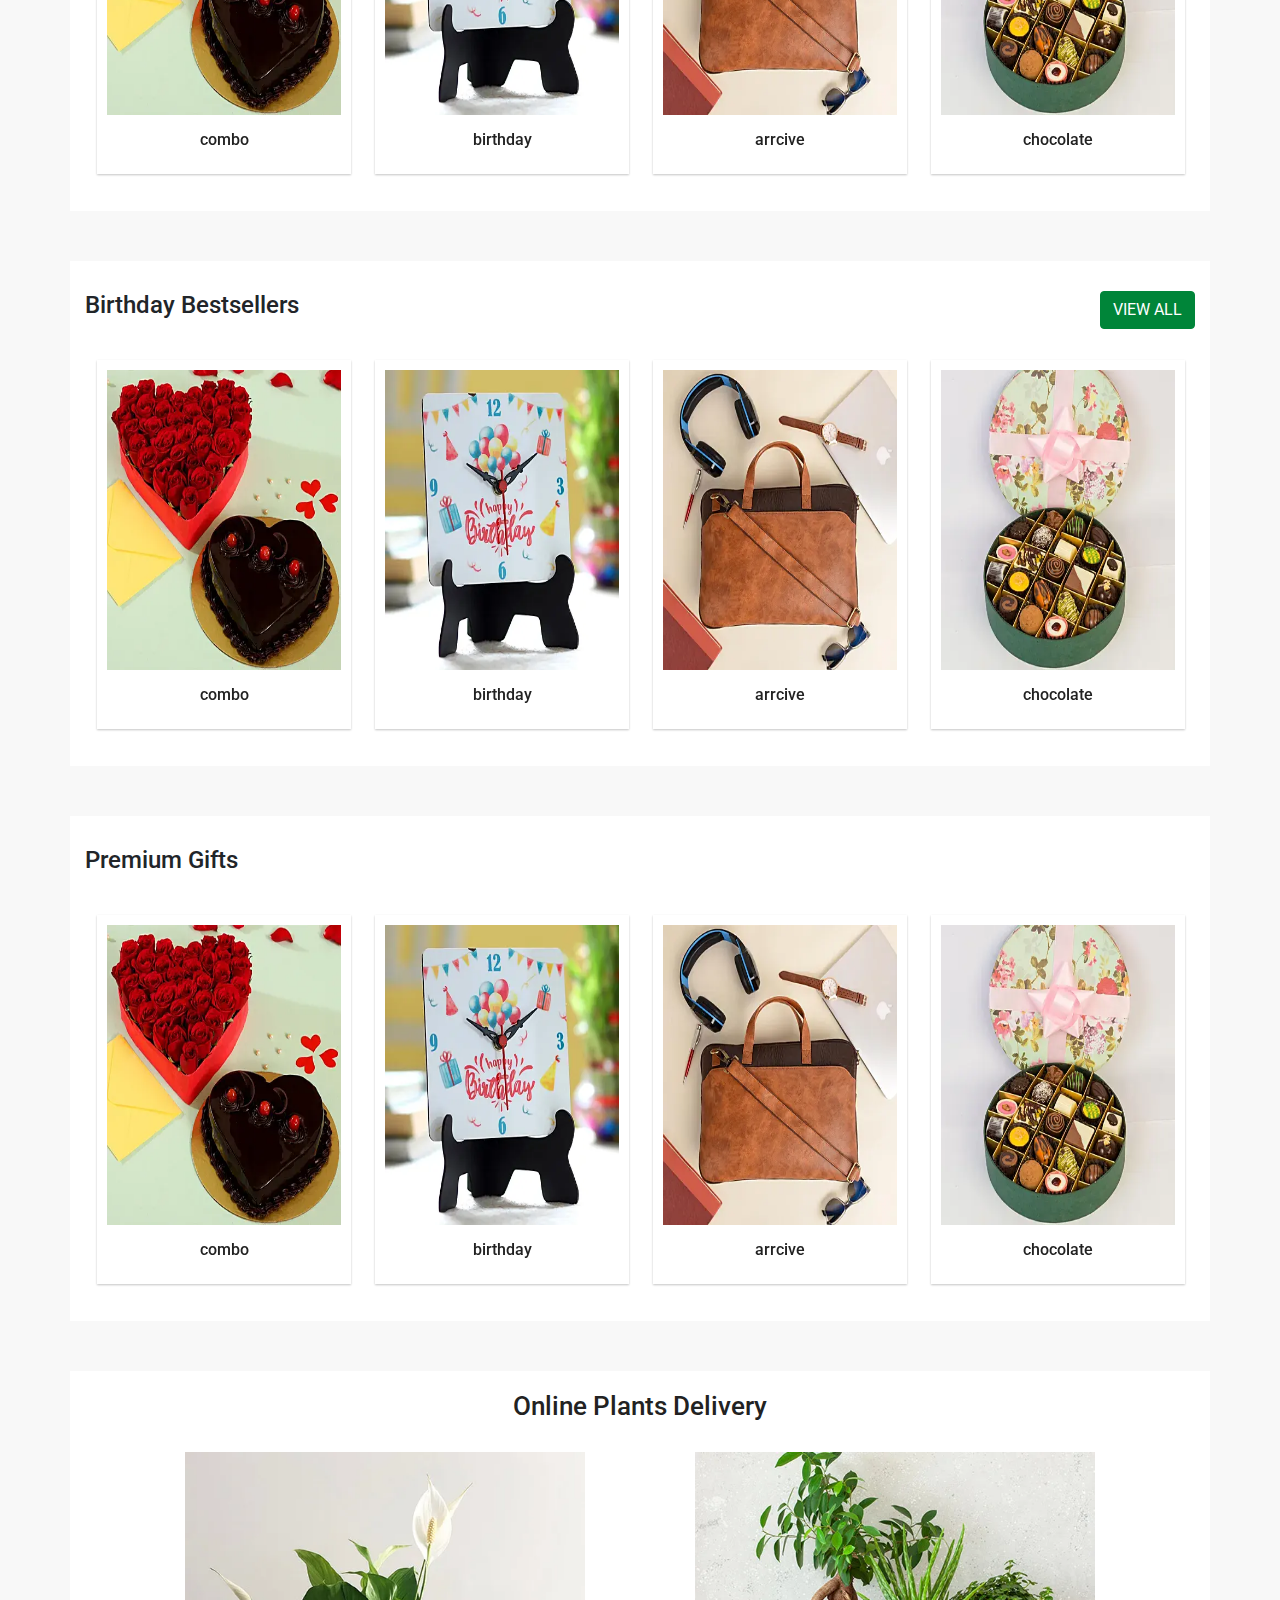
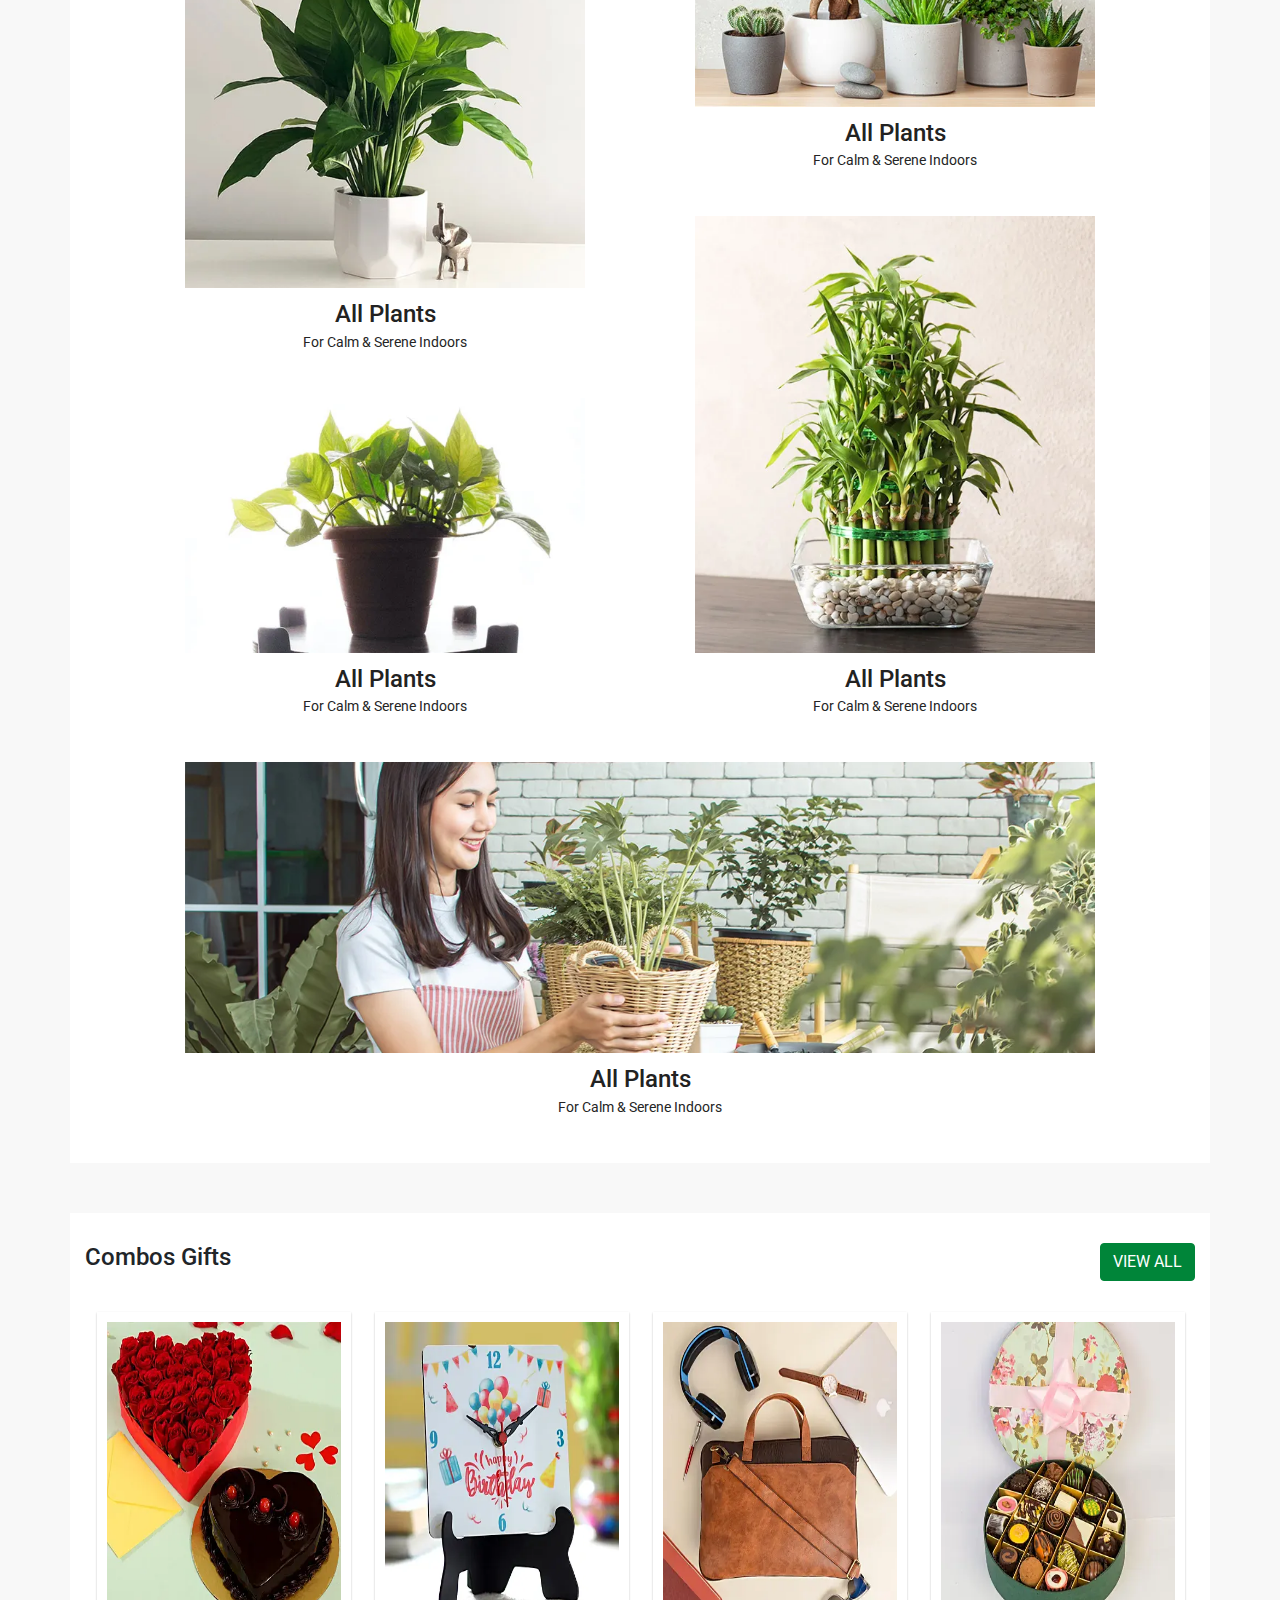
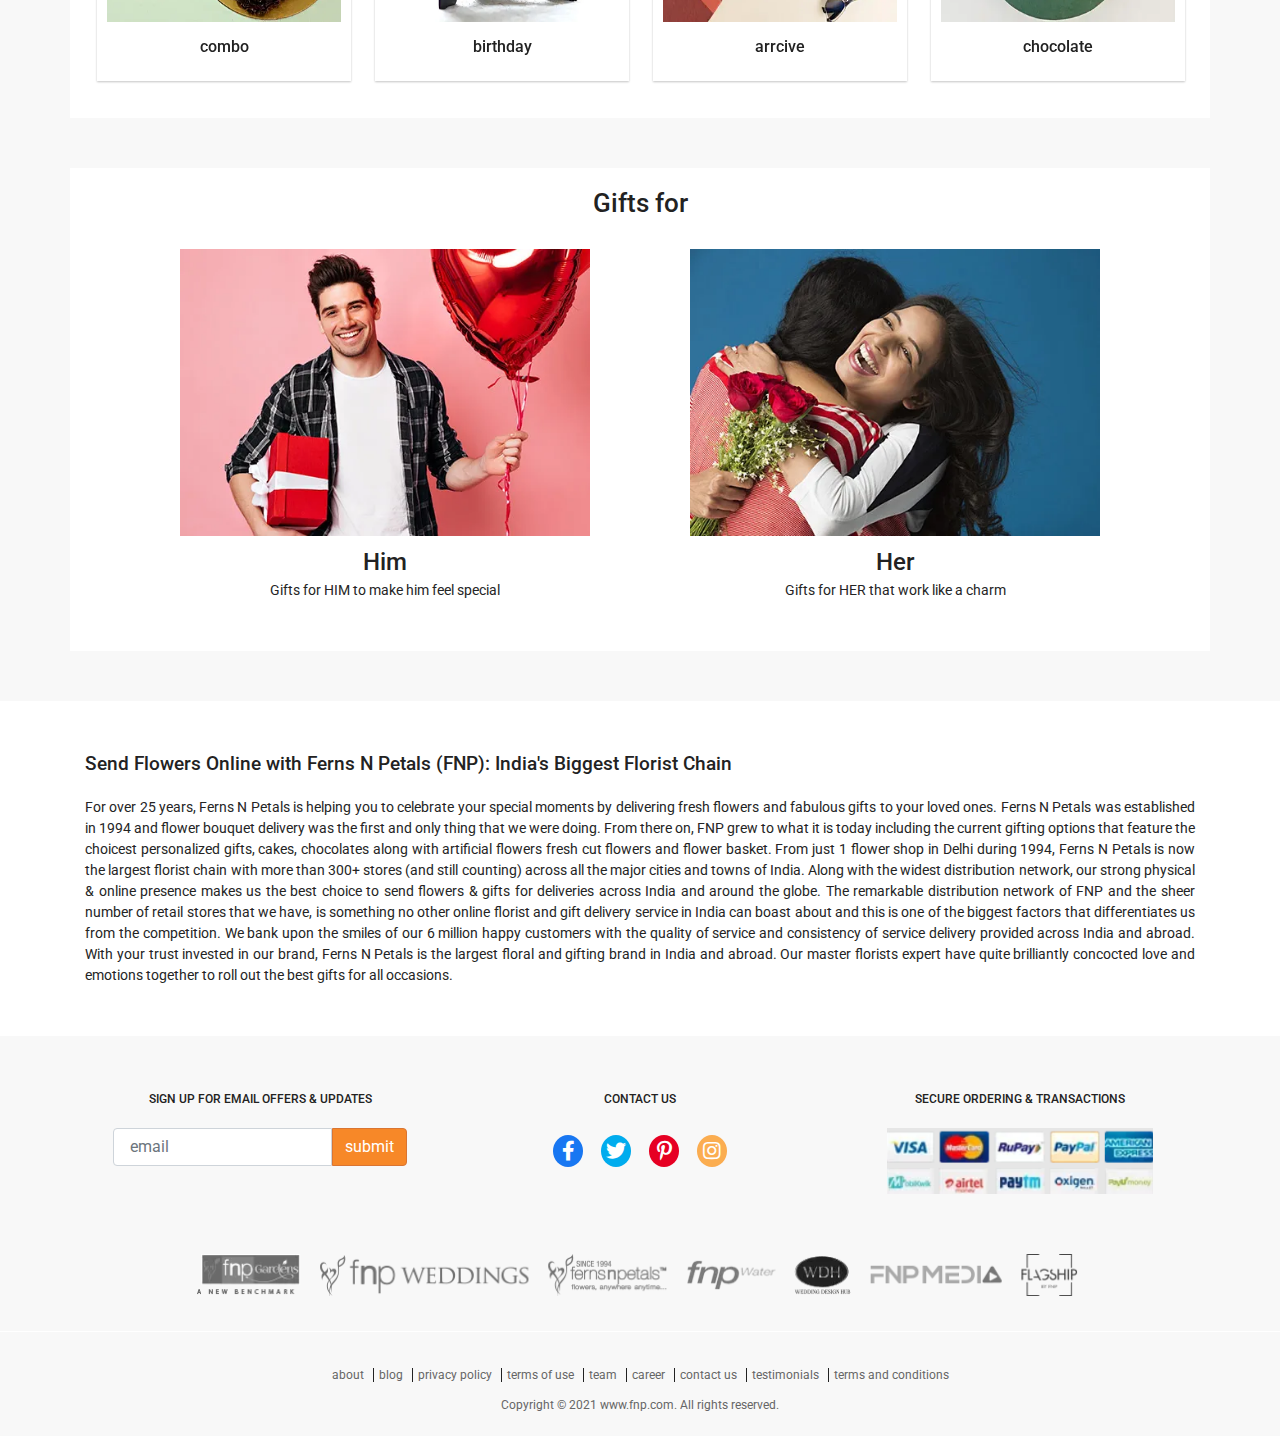
==== commit b03608e2: "hover effect added in him her part" ====
--- a/index.html
+++ b/index.html
@@ -459,7 +459,6 @@
   </div>
 </section>
 <!-- main category part end -->
-
 <!-- best category part start -->
 
 <section id="best-category" class="pt-50"> 
--- a/css/style.css
+++ b/css/style.css
@@ -112,7 +112,8 @@
       text-align: left;
       padding-left: 40px;
       padding-top: 5px;
-      position: relative; }
+      position: relative;
+      text-align: center; }
       .header-bottom ul li a {
         color: #666; }
         .header-bottom ul li a i {
@@ -129,7 +130,8 @@
         transition: all linear 0.3s 0s;
         -webkit-transition: all linear 0.3s 0s;
         -ms-transition: all linear 0.3s 0s;
-        -o-transition: all linear 0.3s 0s; }
+        -o-transition: all linear 0.3s 0s;
+        text-align: left; }
         .header-bottom ul li .dropdown-item:hover {
           color: white; }
       .header-bottom ul li .gauest {
@@ -437,7 +439,15 @@
     padding-bottom: 30px; }
   #online-plant .main-online-plant .img-item {
     padding: 0 40px;
-    text-align: center; }
+    text-align: center;
+    transition: all linear 0.3s 0s;
+    -webkit-transition: all linear 0.3s 0s;
+    -ms-transition: all linear 0.3s 0s;
+    -o-transition: all linear 0.3s 0s;
+    transition: all linear 0.3s 0s;
+    -webkit-transition: all linear 0.3s 0s;
+    -ms-transition: all linear 0.3s 0s;
+    -o-transition: all linear 0.3s 0s; }
     #online-plant .main-online-plant .img-item h3 {
       font-weight: 500;
       font-size: 24px;
@@ -450,6 +460,18 @@
       line-height: 1.5;
       color: #242424;
       padding-bottom: 45px; }
+    #online-plant .main-online-plant .img-item .img {
+      overflow: hidden;
+      transition: all linear 0.3s 0s;
+      -webkit-transition: all linear 0.3s 0s;
+      -ms-transition: all linear 0.3s 0s;
+      -o-transition: all linear 0.3s 0s; }
+    #online-plant .main-online-plant .img-item:hover img {
+      transition: all linear 0.3s 0s;
+      -webkit-transition: all linear 0.3s 0s;
+      -ms-transition: all linear 0.3s 0s;
+      -o-transition: all linear 0.3s 0s;
+      transform: scale(1.1); }
 
 #gift-her .main-online-plant {
   padding: 0px 75px;
@@ -465,8 +487,15 @@
     padding-top: 20px;
     padding-bottom: 30px; }
   #gift-her .main-online-plant .img-item {
+    overflow: hidden;
+    transition: all linear 0.3s 0s;
+    -webkit-transition: all linear 0.3s 0s;
+    -ms-transition: all linear 0.3s 0s;
+    -o-transition: all linear 0.3s 0s;
     padding: 0 35px;
     text-align: center; }
+    #gift-her .main-online-plant .img-item:hover {
+      transform: scale(1.1); }
     #gift-her .main-online-plant .img-item h3 {
       font-weight: 500;
       font-size: 24px;
--- a/css/responsive.css
+++ b/css/responsive.css
@@ -94,13 +94,31 @@
         border-bottom-right-radius: 0;
     }
     .header-bottom ul {
-        text-align: center;
+        text-align: right;
+        padding-right: 0px;
+    }
+    .header-bottom ul li a {
+        color: #666;
+        font-size: 15px;
+    }
+    .navbar-toggler {
+        position: absolute;
+        top: -64px;
+        left: 0px;
+        z-index: 888;
+    }
+    .skdslider ul.slide-navs li {
+        display: none;
     }
     .header-bottom ul li {
         display: inline-block;
         text-align: center;
-        padding: 0 8px;
+        padding: 0 0px;
         padding-top: 16px;
+    }
+    .header-bottom ul li a i {
+        font-size: 18px;
+        line-height: 1;
     }
     #slic-category .slic-bottom-text h4 {
         color: #222;
@@ -160,6 +178,7 @@
     #nav .navbar .navbar-nav .nav-item{
         text-align: left;
         padding-left: 30px;
+        padding-top: 10px;
     }
     #nav .navbar .navbar-nav {
         padding-bottom: 35px;
